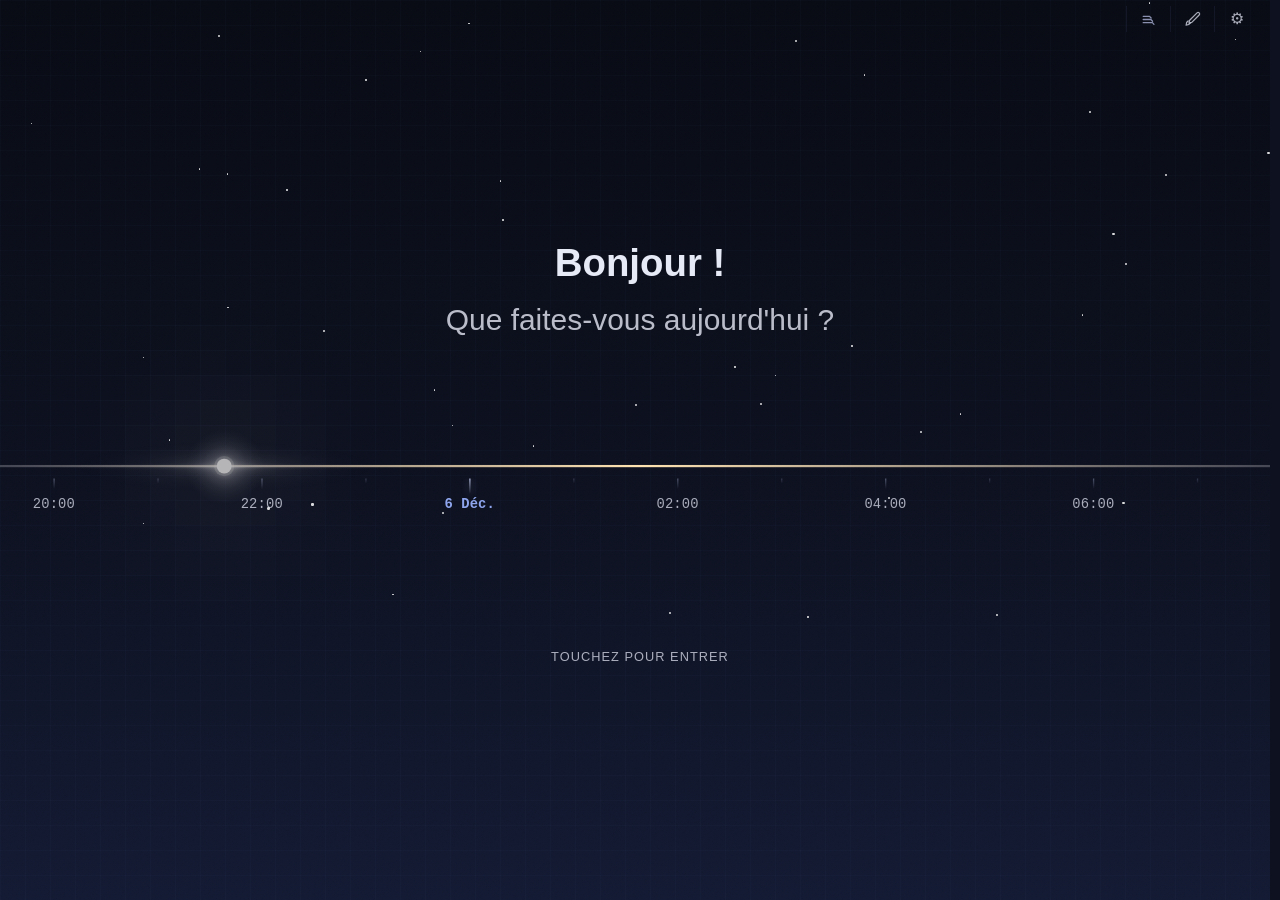
==== index.html @ 53098024 "fix" ====
<!DOCTYPE html>
<html lang="fr">
<head>
  <meta charset="UTF-8">
  <meta name="viewport" content="width=device-width, initial-scale=1.0, viewport-fit=cover">
  <meta name="theme-color" content="#f6ecf7">
  <!-- full-screen standalone when installed to the home screen -->
  <meta name="mobile-web-app-capable" content="yes">
  <meta name="apple-mobile-web-app-capable" content="yes">
  <meta name="apple-mobile-web-app-status-bar-style" content="black-translucent">
  <meta name="apple-mobile-web-app-title" content="Mes tâches">
  <title>Mes tâches</title>
  <!-- the version travels in the query: without it a browser may keep
       serving the stylesheet it already has, and the app looks unchanged -->
  <link rel="stylesheet" href="./style.css?v=651">
  <link rel="manifest" href="./manifest.webmanifest">
  <link rel="apple-touch-icon" href="./icons/icon-192.png">
  <!-- svg tab icon, png fallback for browsers that ignore it -->
  <link rel="icon" href="./icons/favicon.svg" type="image/svg+xml">
  <link rel="icon" href="./icons/icon-192.png" sizes="192x192" type="image/png">
  <!-- apply saved theme before paint to avoid a color flash -->
  <script>
    try {
      var saved = JSON.parse(localStorage.getItem("todoAppData"));
      var t = (saved && saved.settings && saved.settings.theme) || "auto";   // adaptive by default
      if (t === "rose") t = "sakura";   // renamed; loadState migrates the rest
      if (t === "auto") {
        var h = new Date().getHours();
        var band = h >= 5 && h < 8 ? "dawn" : h >= 8 && h < 18 ? "day" : h >= 18 && h < 21 ? "dusk" : "night";
        var bands = saved && saved.settings && saved.settings.autoBands;
        t = (bands && bands[band]) || band;   // each moment wears what it was given
        var s = saved && saved.sun, now = new Date();
        var todayK = now.getFullYear() + "-" + String(now.getMonth() + 1).padStart(2, "0")
          + "-" + String(now.getDate()).padStart(2, "0");
        if (band !== "night" && s && s.date === todayK && s.code != null) {
          var c = s.code;
          if ((c >= 51 && c <= 67) || (c >= 80 && c <= 82) || c >= 95) t = "rain";
        }
      }
      document.documentElement.setAttribute("data-theme", t);
      var p = (saved && saved.settings && saved.settings.palette) || "theme";
      var edits = saved && saved.settings && saved.settings.paletteEdits;
      if (p === "custom" || (p === "aurora" && !(edits && edits.aurora))) p = "theme";
      document.documentElement.setAttribute("data-palette", p);
      if (saved && saved.settings && saved.settings.fieldMode) {
        document.documentElement.classList.add("is-field-mode");
      }
    } catch (err) {}
  </script>
</head>
<body>
<!-- THE RAMP AS A PAINT — an objective at the top of the scale wears the whole of
     it rather than one step of it, the way the head of a course does. A stroke
     cannot hold a CSS gradient, so the ramp is declared once here as a real SVG
     gradient and referred to by name; its stops are coloured from the theme. -->
<svg width="0" height="0" aria-hidden="true" focusable="false"
     style="position:absolute;overflow:hidden">
  <defs>
    <linearGradient id="impRamp" x1="0" y1="0" x2="1" y2="1">
      <stop offset="0"/>
      <stop offset=".5"/>
      <stop offset="1"/>
    </linearGradient>
  </defs>
</svg>

  <!-- installed app: the strip the window can be dragged by, under the topbar icons -->
  <div id="titlebar" aria-hidden="true"></div>

  <!-- time-of-day background gradient / stars -->
  <div id="sky"></div>
  <!-- the permanent reactive block field; the Champ option changes surfaces, not this canvas -->
  <canvas id="field" aria-hidden="true" hidden></canvas>
  <!-- the zellige: the threshold's ground, with a simple pointer glow -->
  <canvas id="zellige" aria-hidden="true" hidden></canvas>
  <!-- activatable decorations (particles / petals / cats / …) -->
  <div id="decor"></div>
  <!-- a whisper of grain over the flat colour fields -->
  <div id="grain"></div>


  <!-- the way back to the threshold; hidden while the threshold is up -->
  <div class="topbar topbar--left">
    <button id="homeBtn" class="topbar__btn" type="button" data-i18n-aria="homeAria" aria-label="Retour à l'accueil">
      <svg viewBox="0 0 24 24" fill="none" stroke="currentColor" stroke-width="1.8" stroke-linecap="round" stroke-linejoin="round" aria-hidden="true">
        <path d="M3 10.6 12 3.2l9 7.4"/><path d="M5.4 9.4V20a1 1 0 0 0 1 1h11.2a1 1 0 0 0 1-1V9.4"/><path d="M9.9 21v-5.6h4.2V21"/>
      </svg>
    </button>
    <button id="projectModeToggle" class="topbar__mode" type="button" role="switch"
            data-mode="work" aria-checked="false" data-i18n-aria="projectModeToLeisure"
            aria-label="Afficher les projets de loisir">
      <span class="topbar__mode-icon topbar__mode-icon--work" aria-hidden="true">
        <svg viewBox="0 0 24 24" fill="none" stroke="currentColor" stroke-width="1.8" stroke-linecap="round" stroke-linejoin="round">
          <path class="mode-work__handle" d="M9 7V5.8A1.8 1.8 0 0 1 10.8 4h2.4A1.8 1.8 0 0 1 15 5.8V7"/>
          <path class="mode-work__body" d="M4.5 7.5h15A1.5 1.5 0 0 1 21 9v8.5a2 2 0 0 1-2 2H5a2 2 0 0 1-2-2V9a1.5 1.5 0 0 1 1.5-1.5Z"/>
          <path class="mode-work__lid" d="M3.2 11.2c5.7 2.5 12 2.5 17.6 0M10.4 13.1h3.2"/>
        </svg>
      </span>
      <span class="topbar__mode-track" aria-hidden="true"><span class="topbar__mode-thumb"></span></span>
      <span class="topbar__mode-icon topbar__mode-icon--leisure" aria-hidden="true">
        <svg viewBox="0 0 24 24" fill="none" stroke="currentColor" stroke-width="1.8" stroke-linecap="round" stroke-linejoin="round">
          <path class="mode-music__stem" d="M9 17V6.5l9-2V15"/>
          <path class="mode-music__note mode-music__note--left" d="M9 17c0 1.7-1.6 3-3.5 3S2 19 2 17.5 3.6 15 5.5 15H9"/>
          <path class="mode-music__note mode-music__note--right" d="M18 15c0 1.7-1.6 3-3.5 3S11 17 11 15.5s1.6-2.5 3.5-2.5H18"/>
        </svg>
      </span>
    </button>
  </div>

  <!-- top bar tools -->
  <div class="topbar">
    <button id="dtlWeather" class="topbar__weather" type="button" hidden
            data-i18n-aria="weatherTitle" aria-label="Météo du jour"></button>
    <button id="skyBtn" class="topbar__btn" type="button" data-i18n-aria="skyAria" aria-label="Le ciel des projets">
      <svg viewBox="0 0 24 24" fill="none" stroke="currentColor" stroke-width="1.8" stroke-linecap="round" stroke-linejoin="round" aria-hidden="true">
        <g class="ico-star"><path d="M12 3 13.6 8.2 18.5 9.4 14.7 12.6 15.5 17.6 12 15.1 8.5 17.6 9.3 12.6 5.5 9.4 10.4 8.2 Z"/></g>
        <g class="ico-orbit"><circle cx="19" cy="5" r="1"/><circle cx="4.5" cy="17.5" r="1"/><circle cx="20" cy="18" r="1"/></g>
      </svg>
    </button>
    <button id="wellBtn" class="topbar__btn" type="button" data-i18n-aria="wellAria" aria-label="Bien-être">
      <svg viewBox="0 0 24 24" fill="none" stroke="currentColor" stroke-width="1.8" stroke-linecap="round" stroke-linejoin="round" aria-hidden="true"><path d="M12 21V10"/><path d="M12 13 7.5 8.5"/><path d="m12 15 4.5-4.5"/><path d="M12 10c0-3.5 2.2-5.6 2.2-5.6"/><path d="M12 10c0-3-2-4.6-2-4.6"/></svg>
    </button>
    <!-- three thoughts and the ties between them: the canvas says itself with
         the same mark it wears on a sheet's tab. The four cells it used to show
         went to the kanban, which is literally made of them. -->
    <button id="thinkingBtn" class="topbar__btn" type="button" data-i18n-aria="thinkingAria" aria-label="Espace de réflexion">
      <svg viewBox="0 0 24 24" fill="none" stroke="currentColor" stroke-width="1.8" stroke-linecap="round" stroke-linejoin="round" aria-hidden="true">
        <path class="ti-web-link ti-web-link--1" pathLength="1" d="M8.5 6.7 15.8 6.2"/>
        <path class="ti-web-link ti-web-link--2" pathLength="1" d="M8.4 8.6 14 15.3"/>
        <circle class="ti-web-node ti-web-node--1" cx="6" cy="7" r="2.6"/>
        <circle class="ti-web-node ti-web-node--2" cx="18" cy="6" r="2.2"/>
        <circle class="ti-web-node ti-web-node--3" cx="16" cy="17" r="2.6"/>
      </svg>
    </button>
    <!-- a stack of tabs seen from the side: what the rituals are, filed and
         waiting to be pulled out by name -->
    <button id="ritualsBtn" class="topbar__btn" type="button" data-i18n-aria="ritualsAria" aria-label="Les rituels">
      <svg viewBox="0 0 24 24" fill="none" stroke="currentColor" stroke-width="1.8" stroke-linecap="round" stroke-linejoin="round" aria-hidden="true">
        <path class="ico-tab ico-tab--1" d="M4.5 7.5h9l2.2 2.4"/>
        <path class="ico-tab ico-tab--2" d="M4.5 12h11l2.2 2.4"/>
        <path class="ico-tab ico-tab--3" d="M4.5 16.5h13l2.2 2.4"/>
      </svg>
    </button>
    <button id="lookBtn" class="topbar__btn" type="button" data-i18n-aria="brushAria" aria-label="Changer de thème">
      <svg viewBox="0 0 24 24" fill="none" stroke="currentColor" stroke-width="1.8" stroke-linecap="round" stroke-linejoin="round" aria-hidden="true">
        <path class="ico-stroke" pathLength="1" d="M2.6 21.4c4-.5 7.6-2.4 10.6-5.4"/>
        <g class="ico-brush"><path d="M18.4 2.6a2 2 0 0 1 3 3L11 16l-4 1 1-4z"/><path d="M6 14c-2 1-3 3-3 6 3 0 5-1 6-3"/></g>
      </svg>
    </button>
    <button id="settingsBtn" class="topbar__btn topbar__btn--gear" type="button" data-i18n-aria="settingsAria" aria-label="Paramètres"><span class="ico-gear">⚙</span></button>
  </div>

  <!-- welcome screen -->
  <!-- The threshold: the day rule itself, big, over the sky. The rule is not a
       copy — it is the app's own, which flies back into place on entering. -->
  <section id="welcome" class="welcome">
    <!-- the threshold's scenery, built per theme; it exists nowhere else -->
    <div id="scene" class="scene" aria-hidden="true"></div>
    <div class="welcome__inner">
      <h1 class="welcome__title">
        <span id="welcomeGreeting"></span>
        <span id="welcomeQuestion" class="welcome__q" data-i18n="welcomeQuestion"></span>
      </h1>
    </div>
    <div class="welcome__slot" id="welcomeSlot"></div>
    <div class="welcome__habits" id="welcomeHabits"></div>
    <p class="welcome__hint" id="welcomeHint" data-i18n="enterHint">Touchez pour entrer</p>
  </section>

  <!-- app -->
  <main id="app" class="app" hidden>

    <!-- THE DAY — the calendar sits alone and centred above the rule of time. -->
    <div class="day-column">
      <div class="day-row">

        <!-- the week in view; the chevron unfolds the whole month in place -->
        <section class="zone day-row__cal">
          <!-- THE WORK ZONE — unfolded, the calendar covers the page, and the two
               bands it leaves on either side are the room this needs. They are
               laid over the row, never in it: the calendar keeps its own track
               and cannot be moved by what hangs beside it. -->
          <aside class="ecal-band ecal-band--left" id="calBandLeft" hidden>
            <!-- the day, the hour and a timer, on the calendar's own glass:
                 pressing it turns the card back up onto the calendar -->
            <div class="mini-cal" id="miniCal" role="button" tabindex="0"
                 data-i18n-aria="showCalendar" aria-label="Afficher le calendrier">
              <span class="mini-cal__now">
                <span class="mini-cal__date" id="miniCalDate"></span>
                <span class="mini-cal__clock" id="miniCalClock"></span>
              </span>
              <span class="mini-cal__timer">
                <button type="button" class="mini-cal__count" id="miniTimer"></button>
                <button type="button" class="mini-cal__reset" id="miniTimerReset"
                        data-i18n-aria="timerReset" aria-label="Réinitialiser le minuteur">
                  <svg viewBox="0 0 24 24" fill="none" stroke="currentColor" stroke-width="2" stroke-linecap="round" stroke-linejoin="round" aria-hidden="true"><polyline points="1 4 1 10 7 10"/><path d="M3.5 15a9 9 0 1 0 2.1-9.4L1 10"/></svg>
                </button>
              </span>
            </div>
            <!-- pins left on a container anywhere in the thinking space: a straight
                 line back to whichever journal, planner or board today needs -->
            <div class="calpins" id="calPinsBand" hidden></div>
            <div id="calWorkBand">
              <!-- the group on show is the head: the grid names a day, pressing
                   this names the rest. The way to a new task sits beside it. -->
              <div class="zone__head">
                <button type="button" class="band-switch" id="calGroupSwitch">
                  <span class="band-switch__name" id="calGroupName"></span>
                  <span class="band-switch__count" id="calGroupCount"></span>
                </button>
                <!-- every task at once, sorted by what can be done with it -->
                <button class="zone__action" id="calKanbanBtn" type="button"
                        data-i18n-aria="kanbanTitle" aria-label="Kanban"></button>
                <!-- the canvas of the task on show, or the one they all hang from -->
                <button class="zone__action" id="calTaskCanvasBtn" type="button"
                        data-i18n-aria="sheetCanvas" aria-label="Toile"></button>
              </div>
              <!-- where the line to write a task stands, under the head -->
              <div id="calAddSlot"></div>
              <div class="tasks" id="calTasksList"></div>
            </div>
            <!-- Leisure keeps no task flow. This is a loose pocket: thoughts go
                 in without a date, a category or any obligation to become work. -->
            <section class="idea-box" id="calIdeasBand" hidden>
              <div class="zone__head idea-box__head">
                <h2 class="zone__title" data-i18n="ideasTitle">Boîte à idées</h2>
                <span class="zone__count" id="ideasCount"></span>
              </div>
              <form class="idea-box__form" id="ideaForm" data-field-panel>
                <input class="idea-box__input" id="ideaInput" type="text" maxlength="240"
                       autocomplete="off" data-i18n-placeholder="ideaPlaceholder"
                       data-i18n-aria="ideaAddAria" placeholder="Déposer une idée…"
                       aria-label="Ajouter une idée">
                <button class="idea-box__add" type="submit" data-i18n-aria="ideaAddAria"
                        aria-label="Ajouter une idée">+</button>
              </form>
              <p class="idea-box__empty" id="ideasEmpty" data-i18n="ideasEmpty">Laissez venir une première idée…</p>
              <div class="idea-box__list" id="ideasList"></div>
            </section>
          </aside>
          <aside class="ecal-band ecal-band--right" id="calBandRight" hidden>
            <div class="zone__head">
              <h2 class="zone__title" data-i18n="projectsTitle">Vos objectifs</h2>
              <!-- back to the map: an objective opens onto it by itself, this is
                   how one returns to it once something else has taken the card -->
              <button class="zone__action" id="calSkyBtn" type="button"
                      data-i18n-aria="skyAria" aria-label="Le ciel des projets">
                <svg viewBox="0 0 24 24" fill="none" stroke="currentColor" stroke-width="1.8" stroke-linecap="round" stroke-linejoin="round" aria-hidden="true">
                  <g class="ico-star"><path d="M12 3 13.6 8.2 18.5 9.4 14.7 12.6 15.5 17.6 12 15.1 8.5 17.6 9.3 12.6 5.5 9.4 10.4 8.2 Z"/></g>
                  <g class="ico-orbit"><circle cx="19" cy="5" r="1"/><circle cx="4.5" cy="17.5" r="1"/><circle cx="20" cy="18" r="1"/></g>
                </svg>
              </button>
              <!-- the canvas of whatever is open, or the mother canvas: one way
                   in for the whole band, beside the way to a new objective -->
              <button class="zone__action" id="calCanvasBtn" type="button"
                      data-i18n-aria="sheetCanvas" aria-label="Toile"></button>
            </div>
            <ul class="list list--cards" id="calProjectsList"></ul>
          </aside>
          <div class="ecal" data-field-panel>
           <div class="ecal__flip">
            <div class="ecal__front">
            <div class="ecal__head">
              <button type="button" class="ecal__nav" id="ecalPrev" data-i18n-aria="prevMonthAria" aria-label="Mois précédent">‹</button>
              <span class="ecal__title">
                <span class="ecal__month" id="ecalMonth"></span>
                <!-- only way back once another day is picked: it belongs with the month -->
                <button class="ecal__back" id="dayToday" type="button" hidden
                        data-i18n-aria="backToToday" aria-label="Revenir à aujourd'hui">
                  <svg viewBox="0 0 24 24" fill="none" stroke="currentColor" stroke-width="2" stroke-linecap="round" stroke-linejoin="round" aria-hidden="true"><polyline points="1 4 1 10 7 10"/><path d="M3.5 15a9 9 0 1 0 2.1-9.4L1 10"/></svg>
                </button>
              </span>
              <button type="button" class="ecal__nav" id="ecalNext" data-i18n-aria="nextMonthAria" aria-label="Mois suivant">›</button>
            </div>
            <div class="ecal__viewport" id="ecalViewport">
              <div class="ecal__grid" id="ecalGrid"></div>
            </div>
            <button type="button" class="ecal__toggle" id="ecalToggle" aria-expanded="false"
                    data-i18n-aria="expandCalAria" aria-label="Déplier le calendrier">
              <svg viewBox="0 0 24 24" fill="none" stroke="currentColor" stroke-width="2" stroke-linecap="round" stroke-linejoin="round" aria-hidden="true"><polyline points="6 9 12 15 18 9"/></svg>
            </button>
            </div>
            <!-- the card's back: what is opened from the rule of time is written
                 here, in the calendar's own box, so nothing below it can move -->
            <div class="ecal__verso" id="eventFold" aria-hidden="true"></div>
           </div>
          </div>

        </section>
      </div>

    </div>

    <!-- events live here: icon above, filament down to the exact minute -->
    <!-- Events written without a day wait here, over the rule of time. Dropping
         one onto the rule is what gives it its date and its hour. -->
    <div class="undated" id="undated">
      <!-- two halves, each its own drop target: without a box of its own the
           loose half could never be aimed at once the day's half was on show -->
      <span class="undated__group undated__group--loose" id="loose">
        <span class="undated__label" id="undatedLabel" data-i18n="undatedLabel">Sans date</span>
        <!-- Folded by default: what is set aside is not what one is doing, and a
             dozen chips would push the day off the line. The count opens them. -->
        <button class="undated__count undated__count--open" id="undatedCount" type="button" hidden></button>
        <span class="undated__items undated__items--aside" id="undatedItems" hidden></span>
        <!-- the line stays on the page when empty, so it says what it is empty of -->
        <span class="undated__count" id="undatedEmpty" data-i18n="undatedEmpty" hidden>Aucun événement de côté</span>
      </span>
      <!-- same line, second group: the shown day's events that carry no hour -->
      <span class="undated__rule" aria-hidden="true"></span>
      <span class="undated__group undated__group--day" id="timeless">
        <span class="undated__label" id="timelessLabel"></span>
        <span class="undated__items" id="timelessItems"></span>
        <!-- Adding an event is written on the day's side of the line: nothing
             typed means the day on show, which is where it lands. -->
        <button class="undated__count undated__add" id="addEventBtn" type="button"
                data-i18n="addEventTitle">Ajouter un événement</button>
        <form class="quick quick--event quick--chip" id="quickEvent" hidden>
          <div class="quick__field">
            <div class="quick__mirror" id="quickEventMirror" aria-hidden="true"></div>
            <input id="quickEventInput" class="quick__input" type="text" autocomplete="off"
                   data-i18n-placeholder="quickEventPlaceholder" data-i18n-aria="addEventTitle"
                   placeholder="Réunion équipe vendredi 14h !" aria-label="Ajouter un événement">
          </div>
          <p class="quick__hint" id="quickEventHint" hidden></p>
        </form>
      </span>
    </div>

    <section class="day-line">
      <div class="day-line__stage" id="dayLineStage">
        <div class="day-line__rail" id="dayLineRail">
          <div class="dtl" id="dtl">
        <div class="dtl__markers" id="dtlMarkers"></div>
        <div class="dtl__strip" id="dtlStrip"></div>
        <div class="dtl__sleep-ranges" id="dtlSleepRanges" aria-hidden="true"></div>
        <div class="dtl__events" id="dtlEticks"></div>
        <div class="dtl__event dtl__task dtl__drop-preview" id="taskDropPreview" hidden>
          <svg class="dtl__event-filament" viewBox="0 0 80 74" aria-hidden="true">
            <path class="dtl__event-path" d="M40 30 C40 48 40 44 40 72"></path>
            <circle class="dtl__event-foot" cx="40" cy="72" r="3.5"></circle>
          </svg>
          <span class="dtl__event-icon" aria-hidden="true">
            <svg viewBox="0 0 24 24" fill="none" stroke="currentColor" stroke-width="1.8"
                 stroke-linecap="round" stroke-linejoin="round">
              <circle cx="12" cy="12" r="9"></circle>
              <polyline points="8 12 11 15 16 9"></polyline>
            </svg>
          </span>
          <span class="dtl__event-tip" id="taskDropTip"></span>
        </div>
        <div class="dtl__trash" id="dtlTrash" hidden aria-hidden="true">
          <svg viewBox="0 0 24 24" fill="none" stroke="currentColor" stroke-width="1.8"
               stroke-linecap="round" stroke-linejoin="round" aria-hidden="true">
            <path d="M19 6v14a2 2 0 0 1-2 2H7a2 2 0 0 1-2-2V6"></path>
            <g class="ico-lid">
              <polyline points="3 6 5 6 21 6"></polyline>
              <path d="M8 6V4a2 2 0 0 1 2-2h4a2 2 0 0 1 2 2v2"></path>
            </g>
            <line x1="10" y1="11" x2="10" y2="17"></line>
            <line x1="14" y1="11" x2="14" y2="17"></line>
          </svg>
          <span data-i18n="timelineDelete">Déposer pour supprimer</span>
        </div>
        <div class="dtl__cursor" id="dtlCursor" hidden>
          <span class="dtl__cursor-halo"></span>
          <span class="dtl__cursor-core"></span>
          <span class="dtl__cursor-ico"></span>
          <span class="dtl__cursor-readouts">
            <span class="dtl__cursor-time" id="dtlCursorTime"></span>
            <span class="dtl__cursor-loss" id="dtlCursorLoss"></span>
          </span>
        </div>
          </div>
          <div class="dtl__ticks" id="dtlTicks"></div>
        </div>
      </div>
    </section>

    <!-- the two columns under the rule of time; narrow, they slide under it -->
    <div class="pages" id="pages">
      <div class="pages__track" id="pagesTrack">

    <!-- TASKS — the leftmost column, on its own: the flow is long and wants the
         whole height, and it is what the day is spent on. -->
    <div class="app__col app__col--tasks">

      <!-- One real habit prelude: above tasks in Work, moved above projects in Leisure. -->
      <section class="habits-band" aria-labelledby="habitsBandTitle">
        <div class="habits-band__inner">
          <div class="habits-band__head">
            <h2 class="habits-band__title" id="habitsBandTitle" data-i18n="habitsTitle">Vos habitudes</h2>
            <button class="zone__action" id="addHabitBtn" type="button"
                    data-i18n-aria="addHabitAria" aria-label="Ajouter une habitude">
              <svg viewBox="0 0 24 24" fill="none" stroke="currentColor" stroke-width="2" stroke-linecap="round" stroke-linejoin="round" aria-hidden="true"><line x1="12" y1="5" x2="12" y2="19"/><line x1="5" y1="12" x2="19" y2="12"/></svg>
            </button>
          </div>
          <div class="habit-grid" id="habitCells"></div>
        </div>
        <div class="habits-band__history" id="habitBandHistory" aria-hidden="true">
          <div class="habits-band__history-clip">
            <div class="hrule" id="habitBandRule"></div>
          </div>
        </div>
        <button class="habits-band__toggle" id="habitHistoryToggle" type="button"
                aria-expanded="false" aria-controls="habitBandHistory"
                aria-label="Afficher l’historique des habitudes">
          <svg viewBox="0 0 24 24" fill="none" stroke="currentColor" stroke-width="1.8"
               stroke-linecap="round" stroke-linejoin="round" aria-hidden="true">
            <polyline points="6 9 12 15 18 9"></polyline>
          </svg>
        </button>
      </section>

      <section class="zone tasks-zone">
        <div class="zone__head">
          <h2 class="zone__title" data-i18n="tasksTitle">Vos tâches</h2>
          <span class="zone__count" id="tasksCount"></span>
        </div>
        <div class="tasks" id="tasksList"></div>
        <button class="add-card" id="addTaskBtn" type="button">
          <span class="add-card__plus">+</span>
          <span class="add-card__label" data-i18n="addTaskTitle">Ajouter une tâche</span>
        </button>
        <!-- quick add: one line, the date/time/pin are read out of it -->
        <form class="quick" id="quickAdd" hidden>
          <div class="quick__field">
            <div class="quick__mirror" id="quickMirror" aria-hidden="true"></div>
            <input id="quickInput" class="quick__input" type="text" autocomplete="off"
                   data-i18n-placeholder="quickPlaceholder" data-i18n-aria="addTaskTitle"
                   placeholder="Relire le rapport demain 18h !" aria-label="Ajouter une tâche">
          </div>
          <p class="quick__hint" id="quickHint" hidden></p>
        </form>
      </section>

    </div>

    <!-- THE PLANNING COLUMN — projects run across many days. -->
    <div class="app__col app__col--plan">

      <section class="zone">
        <div class="zone__head">
          <h2 class="zone__title" data-i18n="projectsTitle">Vos projets</h2>
          <button class="zone__action" id="addProjectBtn" type="button" data-i18n-aria="addProjectAria" aria-label="Nouveau projet">
            <svg viewBox="0 0 24 24" fill="none" stroke="currentColor" stroke-width="2" stroke-linecap="round" stroke-linejoin="round" aria-hidden="true"><line x1="12" y1="5" x2="12" y2="19"/><line x1="5" y1="12" x2="19" y2="12"/></svg>
          </button>
        </div>
        <ul class="list list--cards" id="projectsList"></ul>
      </section>

    </div>

      </div>
    </div>

  </main>

  <!-- which of the two panes is on show; touch only, filled from JS -->
  <div class="pane-dots" id="paneDots" role="tablist"
       data-i18n-aria="panesAria" aria-label="Changer de colonne"></div>

  <!-- WELL-BEING — its own space again, reached by the tree in the top bar. The
       tree is drawn by adding light, so the room around it goes dark. -->
  <div id="wellView" class="well-view" hidden>
    <div class="well-view__bar">
      <button id="wellBack" class="detail__back" type="button" data-i18n-aria="backAria" aria-label="Retour">
        <svg viewBox="0 0 24 24" fill="none" stroke="currentColor" stroke-width="2.2" stroke-linecap="round" stroke-linejoin="round" aria-hidden="true"><polyline points="15 18 9 12 15 6"/></svg>
      </button>
      <h2 class="well-view__title" data-i18n="wellTitle">Bien-être</h2>
    </div>
    <!-- the tree is the view: one branch per habit, its circles are the habits
         themselves. The rule underneath keeps the precise read. -->
    <div class="tree" id="tree">
      <canvas id="treeCanvas" aria-hidden="true"></canvas>
      <!-- the sap runs on its own canvas: a frame costs a few strokes, not the tree -->
      <canvas id="treeSap" class="tree__sap" aria-hidden="true"></canvas>
      <div class="tree__nodes" id="treeNodes"></div>
    </div>
    <div class="hrule" id="habitsRule"></div>
  </div>

  <!-- THE RITUALS — a wall of tabs standing on the zellige, which is where the
       mosaic finally lives. A tab is looked up by name, and opens onto a blank
       page: the reasons, the checklist, whatever has to be read again. -->
  <div id="ritualsView" class="rituals" hidden>
    <div class="rituals__bar">
      <button id="ritualsBack" class="detail__back" type="button" data-i18n-aria="backAria" aria-label="Retour">
        <svg viewBox="0 0 24 24" fill="none" stroke="currentColor" stroke-width="2.2" stroke-linecap="round" stroke-linejoin="round" aria-hidden="true"><polyline points="15 18 9 12 15 6"/></svg>
      </button>
      <h2 class="rituals__title" data-i18n="ritualsTitle">Les rituels</h2>
      <div class="rituals__seek">
        <svg viewBox="0 0 24 24" fill="none" stroke="currentColor" stroke-width="1.9" stroke-linecap="round" stroke-linejoin="round" aria-hidden="true"><circle cx="10.5" cy="10.5" r="6.2"/><path d="m20 20-4.6-4.6"/></svg>
        <input id="ritualsSearch" class="rituals__seek-input" type="text" autocomplete="off" maxlength="80"
               data-i18n-placeholder="ritualsSearchPlaceholder" placeholder="Rechercher un rituel…">
      </div>
    </div>
    <p class="rituals__empty" id="ritualsEmpty" hidden></p>
    <div class="rituals__wall" id="ritualsWall"></div>

    <!-- the page the tab opens onto: white, and nothing else on it -->
    <section id="ritualPage" class="ritual-page" hidden>
      <div class="ritual-page__bar">
        <button id="ritualPageBack" class="detail__back" type="button" data-i18n-aria="backAria" aria-label="Retour">
          <svg viewBox="0 0 24 24" fill="none" stroke="currentColor" stroke-width="2.2" stroke-linecap="round" stroke-linejoin="round" aria-hidden="true"><polyline points="15 18 9 12 15 6"/></svg>
        </button>
        <input id="ritualPageName" class="ritual-page__name" type="text" maxlength="120"
               data-i18n-placeholder="ritualUntitled" placeholder="Rituel sans nom">
        <span id="ritualPageSaved" class="ritual-page__saved" data-i18n="ritualSaved">Enregistré</span>
        <button id="ritualPageDelete" class="ritual-page__del" type="button" data-i18n-aria="ritualDeleteAria" aria-label="Supprimer le rituel">
          <svg viewBox="0 0 24 24" fill="none" stroke="currentColor" stroke-width="1.8" stroke-linecap="round" stroke-linejoin="round" aria-hidden="true"><polyline points="3 6 5 6 21 6"/><path d="M19 6v14a2 2 0 0 1-2 2H7a2 2 0 0 1-2-2V6m3 0V4a2 2 0 0 1 2-2h4a2 2 0 0 1 2 2v2"/></svg>
        </button>
      </div>
      <div class="ritual-page__sheet">
        <textarea id="ritualPageBody" class="ritual-page__body" spellcheck="false"
                  data-i18n-placeholder="ritualBodyPlaceholder"
                  placeholder="Écrivez ici ce que vous voudrez relire…"></textarea>
      </div>
    </section>
  </div>


  <!-- the editor card lives here when no object is unfolded -->
  <div id="detail" class="detail-park" hidden>
    <div class="detail__card">
      <!-- the object's identity line: it takes over the row header when open,
           so nothing is written twice and the top space becomes editable -->
      <div class="detail__titlerow" id="detailHead">
        <button id="detailIcon" class="detail__icon" type="button" data-i18n-aria="editIconLabel" aria-label="Icône" hidden></button>
        <!-- a textarea, like an objective's name: a long title wraps instead of
             scrolling sideways, and the two read the same when unfolded -->
        <textarea id="detailName" class="detail__name" rows="1" maxlength="120"></textarea>
        <!-- the sheets this task carries: a note, a journal, a canvas -->
        <div id="detailSheets" class="sheets" hidden></div>
        <button id="detailBell" class="detail__pin detail__bell" type="button" hidden aria-pressed="false"
                data-i18n-aria="importantAria" aria-label="Marquer comme important">
          <svg viewBox="0 0 24 24" fill="none" stroke="currentColor" stroke-width="1.8" stroke-linecap="round" stroke-linejoin="round" aria-hidden="true"><path d="M18 8A6 6 0 0 0 6 8c0 7-3 9-3 9h18s-3-2-3-9"/><path d="M13.73 21a2 2 0 0 1-3.46 0"/></svg>
        </button>
        <!-- one day on, without opening the picker for it: the commonest move -->
        <button id="detailTomorrow" class="detail__pin detail__tomorrow" type="button" hidden
                data-i18n-aria="pushTomorrow" aria-label="Reporter à demain">
          <svg viewBox="0 0 24 24" fill="none" stroke="currentColor" stroke-width="1.8" stroke-linecap="round" stroke-linejoin="round" aria-hidden="true"><g class="ti-reply"><path d="M10 8V4L3 11l7 7v-4c4.5 0 7.6 1.5 10 5-1-5.5-4-10-10-11Z"/></g></svg>
        </button>
        <button id="detailWhenDay" class="detail__pin" type="button" hidden
                data-i18n-aria="rescheduleLabel" aria-label="Replanifier">
          <svg viewBox="0 0 24 24" fill="none" stroke="currentColor" stroke-width="1.8" stroke-linecap="round" stroke-linejoin="round" aria-hidden="true"><rect x="3" y="4" width="18" height="18" rx="2"/><line x1="16" y1="2" x2="16" y2="6"/><line x1="8" y1="2" x2="8" y2="6"/><line x1="3" y1="10" x2="21" y2="10"/></svg>
        </button>
        <!-- out of the day and back onto the strip, where nothing has one -->
        <button id="detailHide" class="detail__pin" type="button" hidden
                data-i18n-aria="asideLabel" aria-label="Mettre de côté">
          <svg viewBox="0 0 24 24" fill="none" stroke="currentColor" stroke-width="1.8" stroke-linecap="round" stroke-linejoin="round" aria-hidden="true"><path d="M2.5 12S6 5.5 12 5.5 21.5 12 21.5 12 18 18.5 12 18.5 2.5 12 2.5 12Z"/><circle cx="12" cy="12" r="3"/></svg>
        </button>
        <button id="detailTrash" class="detail__pin detail__trash" type="button" hidden
                data-i18n-aria="deleteAria" aria-label="Supprimer">
          <svg viewBox="0 0 24 24" fill="none" stroke="currentColor" stroke-width="1.8" stroke-linecap="round" stroke-linejoin="round" aria-hidden="true"><path d="M19 6v14a2 2 0 0 1-2 2H7a2 2 0 0 1-2-2V6"/><line x1="10" y1="11" x2="10" y2="17"/><line x1="14" y1="11" x2="14" y2="17"/><g class="ico-lid"><polyline points="3 6 5 6 21 6"/><path d="M8 6V4a2 2 0 0 1 2-2h4a2 2 0 0 1 2 2v2"/></g></svg>
        </button>
      </div>
      <div class="detail__body">
        <div class="task-inline__workspace" id="detailWorkspace">
          <div class="task-inline__main" id="detailMain">
            <div class="detail__section" id="subtaskSection">
              <span class="detail__label" data-i18n="subtasksLabel">Sous-tâches</span>
              <form id="subtaskForm" class="sub-add">
                <input id="subtaskInput" class="add__input" type="text" data-i18n-placeholder="addSubtaskPlaceholder" placeholder="Ajouter une sous-tâche…" required>
                <button class="add__btn" type="submit" data-i18n-aria="addAria" aria-label="Ajouter">+</button>
              </form>
              <ul id="subtaskList" class="list psteps__body task-inline__subtasks"></ul>
            </div>

          </div>

          <!-- whichever sheet is on show, drawn here -->
          <div class="detail__section task-inline__note-section" id="detailSheet"></div>

          <!-- on the card's back the subtasks are a rail beside the sheet;
               this folds them down to a ribbon and gives the page the width -->
          <button type="button" class="rail-fold" id="detailRail" hidden></button>
        </div>
        <!-- REPLAN, SET ASIDE, DELETE — they used to come over the row on hover,
             half-covering what they act on. They live at the foot of the open
             task instead, the way an objective's three do at the foot of its
             editor: nothing on the row, and one plain line down here. -->
        <div class="task-edit__actions" id="taskEditActions" hidden>
          <button class="task-edit__action" id="taskEditWhen" type="button">
            <svg viewBox="0 0 24 24" fill="none" stroke="currentColor" stroke-width="1.8"
                 stroke-linecap="round" stroke-linejoin="round" aria-hidden="true">
              <rect x="3" y="4" width="18" height="18" rx="2"/><line x1="16" y1="2" x2="16" y2="6"/>
              <line x1="8" y1="2" x2="8" y2="6"/><line x1="3" y1="10" x2="21" y2="10"/>
            </svg>
            <span id="taskEditWhenLabel" data-i18n="rescheduleLabel">Replanifier</span>
          </button>
          <button class="task-edit__action" id="taskEditAside" type="button">
            <span class="task-edit__action-icon" id="taskEditAsideIcon"></span>
            <span id="taskEditAsideLabel">Mettre de côté</span>
          </button>
          <button class="task-edit__action task-edit__action--danger" id="taskEditDelete" type="button">
            <svg viewBox="0 0 24 24" fill="none" stroke="currentColor" stroke-width="1.8"
                 stroke-linecap="round" stroke-linejoin="round" aria-hidden="true">
              <polyline points="3 6 5 6 21 6"/>
              <path d="M19 6v14a2 2 0 0 1-2 2H7a2 2 0 0 1-2-2V6m3 0V4a2 2 0 0 1 2-2h4a2 2 0 0 1 2 2v2"/>
            </svg>
            <span data-i18n="deleteAria">Supprimer</span>
          </button>
        </div>
      </div>
    </div>
  </div>

  <!-- settings dialog -->
  <div id="settings" class="modal" hidden>
    <div class="modal__backdrop" data-close></div>
    <div class="modal__card">
      <div class="modal__head">
        <h2 class="modal__title" data-i18n="settingsTitle">Paramètres</h2>
        <button class="modal__close" data-close data-i18n-aria="closeAria" aria-label="Fermer">×</button>
      </div>

      <div class="tabs" id="settingsTabs" role="tablist">
        <button class="tab is-active" data-tab="system" type="button" role="tab" data-i18n="tabSystem">Système</button>
        <button class="tab" data-tab="custom" type="button" role="tab" data-i18n="tabCustom">Personnalisation</button>
      </div>

      <div class="tab-panel is-active" data-tabpanel="system">
        <label class="field">
          <span class="field__label" data-i18n="nameLabel">Votre prénom</span>
          <input id="nameInput" class="field__input" type="text" data-i18n-placeholder="namePlaceholder"
                 placeholder="Ex. Aymane" maxlength="30">
        </label>

        <div class="field">
          <span class="field__label" data-i18n="locationLabel">Localisation</span>
          <input id="citySearch" class="field__input" type="text" data-i18n-placeholder="cityPlaceholder"
                 placeholder="Rechercher une ville…" autocomplete="off">
          <div id="cityResults" class="city-results"></div>
        </div>

        <div class="field">
          <span class="field__label" data-i18n="languageLabel">Langue</span>
          <div class="langs" id="langs">
            <button class="lang" data-lang="fr" data-i18n="langFr" type="button">Français</button>
            <button class="lang" data-lang="en" data-i18n="langEn" type="button">English</button>
          </div>
        </div>

        <div class="field">
          <span class="field__label" data-i18n="dataLabel">Sauvegarde</span>
          <div class="data-actions">
            <button id="exportBtn" class="data-btn" type="button" data-i18n="exportBtn">Exporter</button>
            <button id="importBtn" class="data-btn" type="button" data-i18n="importBtn">Importer</button>
            <input id="importFile" type="file" accept="application/json,.json" hidden>
          </div>
        </div>
      </div>

      <div class="tab-panel" data-tabpanel="custom" hidden>
        <div class="field">
          <span class="field__label" data-i18n="paintLabel">Couleurs</span>
          <button id="paintBtn" class="data-btn data-btn--wide" type="button"
                  data-i18n-aria="paintAria" aria-label="Couleurs">
            <svg viewBox="0 0 24 24" fill="none" stroke="currentColor" stroke-width="1.9" stroke-linecap="round" stroke-linejoin="round" aria-hidden="true"><path d="M18.4 2.6a2 2 0 0 1 3 3L11 16l-4 1 1-4z"/><path d="M6 14c-2 1-3 3-3 6 3 0 5-1 6-3"/></svg>
            <span data-i18n="paintOpen">Ouvrir l'atelier</span>
          </button>
        </div>

        <div class="field field--row">
          <span class="field__label" data-i18n="scrubLabel">Faire défiler le temps</span>
          <span id="scrubToggleSlot"></span>
        </div>
        <p class="field__hint" data-i18n="scrubHint">Tirez la barre du temps pour voyager dans la journée</p>

        <div class="field">
          <span class="field__label" data-i18n="treeShopLabel">Arbre</span>
          <button id="treeBtn" class="data-btn data-btn--wide" type="button"
                  data-i18n-aria="treeShopAria" aria-label="Modifier l'arbre">
            <svg viewBox="0 0 24 24" fill="none" stroke="currentColor" stroke-width="1.9" stroke-linecap="round" stroke-linejoin="round" aria-hidden="true"><path d="M12 21V9"/><path d="M12 12 7 7"/><path d="m12 14 5-5"/><path d="M12 9c0-3 2-5 2-5"/></svg>
            <span data-i18n="treeShopOpen">Modifier l'arbre</span>
          </button>
        </div>

        <div class="field">
          <span class="field__label" data-i18n="decorLabel">Décorations</span>
          <div class="decors" id="decors">
            <button class="decor-opt" data-decor="particles" data-i18n="decorParticles" type="button">Particules</button>
            <button class="decor-opt" data-decor="petals" data-i18n="decorPetals" type="button">Pétales</button>
            <button class="decor-opt" data-decor="thorns" data-i18n="decorThorns" type="button">Ronces</button>
            <button class="decor-opt" data-decor="bubbles" data-i18n="decorBubbles" type="button">Bulles</button>
            <button class="decor-opt" data-decor="seabed" data-i18n="decorSeabed" type="button">Fond marin</button>
            <button class="decor-opt" data-decor="aurora" data-i18n="decorAurora" type="button">Aurores</button>
            <button class="decor-opt" data-decor="pollen" data-i18n="decorPollen" type="button">Pollen</button>
            <button class="decor-opt" data-decor="fireflies" data-i18n="decorFireflies" type="button">Lucioles</button>
            <button class="decor-opt" data-decor="rain" data-i18n="decorRain" type="button">Pluie</button>
            <button class="decor-opt" data-decor="fog" data-i18n="decorFog" type="button">Brouillard</button>
            <button class="decor-opt" data-decor="snow" data-i18n="decorSnow" type="button">Neige</button>
            <button class="decor-opt" data-decor="storm" data-i18n="decorStorm" type="button">Orage</button>
            <button class="decor-opt" data-decor="field" data-i18n="decorField" type="button">Champ</button>
          </div>
        </div>
      </div>
    </div>
  </div>

  <!-- tree workshop: what the tree shows, and how it flowers -->
  <div id="treeShop" class="modal" hidden>
    <div class="modal__backdrop" data-close></div>
    <div class="modal__card">
      <div class="modal__head">
        <h2 class="modal__title" data-i18n="treeShopTitle">Modifier l'arbre</h2>
        <button class="modal__close" data-close data-i18n-aria="closeAria" aria-label="Fermer">×</button>
      </div>

      <div class="field">
        <span class="field__label" data-i18n="bloomLabel">Floraison</span>
        <div class="decors" id="blooms">
          <button class="bloom-opt" data-bloom="corolla" data-i18n="bloomCorolla" type="button">Corolles</button>
          <button class="bloom-opt" data-bloom="burst" data-i18n="bloomBurst" type="button">Éclosions</button>
          <button class="bloom-opt" data-bloom="bud" data-i18n="bloomBud" type="button">Boutons</button>
        </div>
      </div>
      <p class="field__hint" data-i18n="bloomHint">Une branche ne fleurit qu'une fois son habitude tenue longtemps</p>

      <div class="field field--row">
        <span class="field__label" data-i18n="treeSapLabel">Mouvement</span>
        <span id="treeSapSlot"></span>
      </div>
      <p class="field__hint" data-i18n="treeSapHint">La sève, l'air en suspension et le souffle du tronc</p>

      <div class="field field--row">
        <span class="field__label" data-i18n="treeTrunkLabel">Afficher le tronc</span>
        <span id="treeTrunkSlot"></span>
      </div>
      <div class="field field--row">
        <span class="field__label" data-i18n="treeBranchesLabel">Afficher les branches</span>
        <span id="treeBranchesSlot"></span>
      </div>
      <p class="field__hint" data-i18n="treePartsHint">Pour regarder une famille de flux à la fois</p>

      <div class="field field--row">
        <span class="field__label" data-i18n="treeWispsLabel">Fils fins de l'arbre</span>
        <span id="treeWispsSlot"></span>
      </div>
      <p class="field__hint" data-i18n="treeWispsHint">Le duvet autour des veines. Coupez-le pour ne voir que la structure</p>

      <div class="field field--row">
        <span class="field__label" data-i18n="treeFullLabel">Arbre au maximum</span>
        <span id="treeFullSlot"></span>
      </div>
      <p class="field__hint" data-i18n="treeFullHint">Aperçu : l'arbre tel qu'il serait au mieux, toutes habitudes tenues</p>
    </div>
  </div>

  <!-- colour workshop: pick a theme, then edit its source colours -->
  <div id="paint" class="modal" hidden>
    <div class="modal__backdrop" data-close></div>
    <div class="modal__card paint">
      <div class="modal__head">
        <h2 class="modal__title" data-i18n="paintTitle">Couleurs</h2>
        <button class="modal__close" data-close data-i18n-aria="closeAria" aria-label="Fermer">×</button>
      </div>

      <div class="field">
        <span class="field__label" data-i18n="paintThemeLabel">Thème à modifier</span>
        <div class="themes" id="paintThemes"></div>
      </div>

      <div id="paintSlots"></div>

      <div class="field" id="paintPaletteField">
        <div class="paint__row">
          <span class="field__label" data-i18n="paletteLabel">Palette</span>
          <button type="button" class="paint__undo" id="paintPaletteReset" data-i18n="paintResetOne">Réinitialiser</button>
        </div>
        <div class="palettes" id="paintPalettes"></div>
        <div class="swatches" id="paintImp"></div>
      </div>

      <button type="button" class="data-btn paint__reset" id="paintReset" data-i18n="paintReset">Réinitialiser ce thème</button>
    </div>
  </div>

  <!-- habit icon picker -->
  <div id="iconPicker" class="modal" hidden>
    <div class="modal__backdrop" data-close></div>
    <!-- no head: what the panel is for is what it shows, and pressing anywhere
         outside it is already how one leaves -->
    <div class="modal__card icons">
      <div class="modal__head project-edit__head" id="projectEditHead" hidden>
        <h2 class="modal__title" data-i18n="editProjectTitle">Modifier le projet</h2>
        <button id="projectTypeToggle" class="topbar__mode project-edit__mode" type="button"
                role="switch" data-mode="work" aria-checked="false"
                data-i18n-aria="projectTypeToLeisure" aria-label="Passer ce projet en loisir">
          <span class="topbar__mode-icon topbar__mode-icon--work" aria-hidden="true">
            <svg viewBox="0 0 24 24" fill="none" stroke="currentColor" stroke-width="1.8" stroke-linecap="round" stroke-linejoin="round">
              <path class="mode-work__handle" d="M9 7V5.8A1.8 1.8 0 0 1 10.8 4h2.4A1.8 1.8 0 0 1 15 5.8V7"/>
              <path class="mode-work__body" d="M4.5 7.5h15A1.5 1.5 0 0 1 21 9v8.5a2 2 0 0 1-2 2H5a2 2 0 0 1-2-2V9a1.5 1.5 0 0 1 1.5-1.5Z"/>
              <path class="mode-work__lid" d="M3.2 11.2c5.7 2.5 12 2.5 17.6 0M10.4 13.1h3.2"/>
            </svg>
          </span>
          <span class="topbar__mode-track" aria-hidden="true"><span class="topbar__mode-thumb"></span></span>
          <span class="topbar__mode-icon topbar__mode-icon--leisure" aria-hidden="true">
            <svg viewBox="0 0 24 24" fill="none" stroke="currentColor" stroke-width="1.8" stroke-linecap="round" stroke-linejoin="round">
              <path class="mode-music__stem" d="M9 17V6.5l9-2V15"/>
              <path class="mode-music__note mode-music__note--left" d="M9 17c0 1.7-1.6 3-3.5 3S2 19 2 17.5 3.6 15 5.5 15H9"/>
              <path class="mode-music__note mode-music__note--right" d="M18 15c0 1.7-1.6 3-3.5 3S11 17 11 15.5s1.6-2.5 3.5-2.5H18"/>
            </svg>
          </span>
        </button>
        <div class="project-edit__importance" id="projectEditImportance" role="group"
             data-i18n-aria="importanceAria" aria-label="Importance">
          <button type="button" data-importance="1"></button>
          <button type="button" data-importance="2"></button>
          <button type="button" data-importance="3"></button>
          <button type="button" data-importance="4"></button>
          <button type="button" data-importance="5"></button>
        </div>
        <button class="modal__close" type="button" data-close
                data-i18n-aria="closeAria" aria-label="Fermer">×</button>
      </div>
      <label class="field" id="habitNameField">
        <span class="field__label" data-i18n="habitNameLabel">Nom de l'habitude</span>
        <input id="habitNameInput" class="field__input" type="text" data-i18n-placeholder="habitNamePlaceholder"
               placeholder="Ex. Boire de l'eau" maxlength="40">
      </label>
      <div class="field" id="iconPresets" hidden>
        <span class="field__label" data-i18n="presetsLabel">Préconfigurées</span>
        <button id="presetSleep" class="icon-preset" type="button">
          <span class="icon-preset__ico"><svg viewBox="0 0 24 24" fill="none" stroke="currentColor" stroke-width="2" stroke-linecap="round" stroke-linejoin="round"><path d="M21 12.79A9 9 0 1 1 11.21 3 7 7 0 0 0 21 12.79z"/></svg></span>
          <span data-i18n="sleepTitle">Sommeil</span>
        </button>
        <button id="presetExercise" class="icon-preset" type="button">
          <span class="icon-preset__ico"><svg viewBox="0 0 24 24" fill="none" stroke="currentColor" stroke-width="2" stroke-linecap="round" stroke-linejoin="round"><line x1="2.5" y1="9" x2="2.5" y2="15"/><line x1="5.5" y1="7" x2="5.5" y2="17"/><line x1="18.5" y1="7" x2="18.5" y2="17"/><line x1="21.5" y1="9" x2="21.5" y2="15"/><line x1="5.5" y1="12" x2="18.5" y2="12"/></svg></span>
          <span data-i18n="exerciseTitle">Exercices rapides</span>
        </button>
      </div>
      <!-- the heading an objective is kept on: why it is being done -->
      <div class="field" id="iconCap" hidden>
        <span class="field__label" data-i18n="capLabel">Le cap</span>
        <textarea id="iconWhy" class="field__input field__input--line" rows="1"
                  data-i18n-placeholder="whyPlaceholder" placeholder="Pourquoi ce projet ?"></textarea>
      </div>
      <!-- the catalogue: everything at once, read as a plate rather than walked
           through one screenful at a time -->
      <div class="icon-grid" id="iconGrid"></div>
      <!-- a second plate, for the objectives only: the sky one steers by -->
      <div class="field" id="iconMore" hidden>
        <span class="field__label" data-i18n="spaceLabel">Le ciel</span>
        <div class="icon-grid" id="iconGridMore"></div>
      </div>
      <div class="project-edit__actions" id="projectEditActions" hidden>
        <button class="project-edit__action" id="iconProjectDone" type="button">
          <svg viewBox="0 0 24 24" fill="none" stroke="currentColor" stroke-width="2"
               stroke-linecap="round" stroke-linejoin="round" aria-hidden="true">
            <polyline points="4 12.5 9.5 18 20 6"/>
          </svg>
          <span id="iconProjectDoneLabel">Compléter</span>
        </button>
        <button class="project-edit__action" id="iconProjectAside" type="button">
          <span class="project-edit__action-icon" id="iconProjectAsideIcon"></span>
          <span id="iconProjectAsideLabel">Masquer le projet</span>
        </button>
        <button class="project-edit__action project-edit__action--danger"
                id="iconProjectDelete" type="button">
          <svg viewBox="0 0 24 24" fill="none" stroke="currentColor" stroke-width="1.8"
               stroke-linecap="round" stroke-linejoin="round" aria-hidden="true">
            <polyline points="3 6 5 6 21 6"/>
            <path d="M19 6v14a2 2 0 0 1-2 2H7a2 2 0 0 1-2-2V6m3 0V4a2 2 0 0 1 2-2h4a2 2 0 0 1 2 2v2"/>
          </svg>
          <span data-i18n="deleteAria">Supprimer</span>
        </button>
      </div>
    </div>
  </div>

  <!-- sleep habit: remember only the estimated bedtime and wake-up time -->
  <div id="sleepView" class="modal" hidden>
    <div class="modal__backdrop" data-close></div>
    <div class="modal__card sleep">
      <div class="modal__head">
        <h2 class="modal__title" data-i18n="sleepTitle">Sommeil</h2>
        <button class="modal__close" data-close data-i18n-aria="closeAria" aria-label="Fermer">×</button>
      </div>

      <form class="sleep-simple" id="sleepForm">
        <p class="sleep-simple__hint" data-i18n="sleepEstimateHint">Notez simplement vos horaires estimés.</p>
        <div class="sleep-simple__times">
          <label class="sleep-simple__field">
            <span data-i18n="sleepBedEstimateLabel">Coucher estimé</span>
            <input id="sleepBedEstimate" type="time" required>
          </label>
          <label class="sleep-simple__field">
            <span data-i18n="sleepWakeEstimateLabel">Lever estimé</span>
            <input id="sleepWakeEstimate" type="time" required>
          </label>
        </div>
        <button class="sleep-simple__save" type="submit" data-i18n="sleepSave">Enregistrer</button>
      </form>
    </div>
  </div>

  <!-- quick-exercises habit: pick exercises from a catalog, log reps with -/+1/+10 -->
  <div id="exerciseView" class="modal" hidden>
    <div class="modal__backdrop" data-close></div>
    <div class="modal__card exercise">
      <div class="modal__head">
        <h2 class="modal__title" data-i18n="exerciseTitle">Exercices rapides</h2>
        <button class="modal__close" data-close data-i18n-aria="closeAria" aria-label="Fermer">×</button>
      </div>

      <div id="exerciseItems" class="ex-items"></div>

      <div class="ex-search">
        <input id="exerciseSearch" class="field__input" type="text" data-i18n-placeholder="exerciseSearchPlaceholder"
               placeholder="Rechercher un exercice…" autocomplete="off">
        <div id="exerciseCatalog" class="ex-catalog"></div>
      </div>

      <div class="sleep__week">
        <div class="sleep__weekstats">
          <div class="sleep__stat"><span class="sleep__stat-v" id="exerciseAvg">–</span><span class="sleep__stat-l" data-i18n="exerciseAvgLabel">Réussite 7 j</span></div>
        </div>
        <div id="exerciseChart" class="sleep__chart"></div>
      </div>
    </div>
  </div>

  <!-- reflection opens directly on its working canvas -->
  <div id="thinkingView" class="thinking" hidden>
    <section id="thinkingBoard" class="thinking-board">
      <header class="thinking__bar thinking__bar--board">
        <button id="thinkingBoardBack" class="detail__back" type="button" data-i18n-aria="thinkingCloseCanvas" aria-label="Replier dans la toile mère">
          <svg viewBox="0 0 24 24" fill="none" stroke="currentColor" stroke-width="2.2" stroke-linecap="round" stroke-linejoin="round" aria-hidden="true"><polyline points="15 18 9 12 15 6"/></svg>
        </button>
        <!-- a canvas that belongs to a constellation: its mark steps to the next one -->
        <button id="thinkingBranch" class="pbranch__icon is-switch thinking-board__branch" type="button" hidden
                data-i18n-aria="branchSwitchAria" aria-label="Afficher la constellation suivante"></button>
        <input id="thinkingName" class="thinking-board__name" type="text" maxlength="120" data-i18n-placeholder="thinkingUntitled" placeholder="Toile sans titre">
        <button id="thinkingAddBranch" class="thinking-board__addbranch" type="button" hidden
                data-i18n="branchAdd">Ajouter une constellation</button>
        <span id="thinkingSaved" class="thinking-board__saved" data-i18n="thinkingSaved">Enregistré</span>
        <button id="thinkingExit" class="thinking-board__exit" type="button" data-i18n-aria="thinkingExit" aria-label="Quitter le laboratoire">×</button>
      </header>

      <nav class="thinking-tools" data-i18n-aria="thinkingTools" aria-label="Outils de la toile">
        <div class="thinking-tools__additions">
          <button id="thinkingToolSectionSwitch" class="thinking-tools__section-switch" type="button" data-thinking-tool-section="blocks" data-i18n-aria="thinkingSwitchTools" aria-label="Changer de catégorie d’outils">
            <span class="thinking-tools__section-label" data-i18n="thinkingBlocksLabel">Blocs</span>
            <span class="thinking-tools__section-size" data-i18n="thinkingBlocksLabel" aria-hidden="true">Blocs</span>
            <span class="thinking-tools__section-size" data-i18n="thinkingOrganization" aria-hidden="true">Organisation</span>
            <span class="thinking-tools__section-size" data-i18n="thinkingPlanningLabel" aria-hidden="true">Planification</span>
          </button>
          <div id="thinkingToolPanelOrganization" class="thinking-tools__panel" role="group" aria-labelledby="thinkingToolSectionSwitch" data-thinking-tool-panel="organization" hidden>
            <button class="thinking-tool thinking-tool--canvas" type="button" data-block-type="canvas"><span class="thinking-tool__mark" aria-hidden="true"></span><span data-i18n="blockCanvas">Toile</span></button>
            <button class="thinking-tool thinking-tool--folder" type="button" data-block-type="folder"><span class="thinking-tool__mark" aria-hidden="true"></span><span data-i18n="blockFolder">Dossier</span></button>
            <button class="thinking-tool thinking-tool--document" type="button" data-block-type="document"><span class="thinking-tool__mark" aria-hidden="true"></span><span data-i18n="blockDocument">Bloc-note</span></button>
            <button class="thinking-tool thinking-tool--planner" type="button" data-block-type="planner"><span class="thinking-tool__mark" aria-hidden="true"></span><span data-i18n="blockPlanner">Planificateur</span></button>
            <button class="thinking-tool thinking-tool--logbook" type="button" data-block-type="logbook"><span class="thinking-tool__mark" aria-hidden="true"></span><span data-i18n="blockLogbook">Journal</span></button>
          </div>
          <div id="thinkingToolPanelBlocks" class="thinking-tools__panel" role="group" aria-labelledby="thinkingToolSectionSwitch" data-thinking-tool-panel="blocks">
            <button class="thinking-tool thinking-tool--problem" type="button" data-block-type="problem"><span class="thinking-tool__mark" aria-hidden="true"></span><span data-i18n="blockProblem">Problème</span></button>
            <button class="thinking-tool thinking-tool--solution" type="button" data-block-type="solution"><span class="thinking-tool__mark" aria-hidden="true"></span><span data-i18n="blockSolution">Solution</span></button>
            <button class="thinking-tool thinking-tool--example" type="button" data-block-type="example"><span class="thinking-tool__mark" aria-hidden="true"></span><span data-i18n="blockExample">Exemple</span></button>
            <button class="thinking-tool thinking-tool--idea" type="button" data-block-type="idea"><span class="thinking-tool__mark" aria-hidden="true"></span><span data-i18n="blockIdea">Idée</span></button>
            <button class="thinking-tool thinking-tool--question" type="button" data-block-type="question"><span class="thinking-tool__mark" aria-hidden="true"></span><span data-i18n="blockQuestion">Question</span></button>
            <button class="thinking-tool thinking-tool--answer" type="button" data-block-type="answer"><span class="thinking-tool__mark" aria-hidden="true"></span><span data-i18n="blockAnswer">Réponse</span></button>
            <button class="thinking-tool thinking-tool--text" type="button" data-block-type="text"><span class="thinking-tool__mark" aria-hidden="true"></span><span data-i18n="blockText">Texte</span></button>
            <button class="thinking-tool thinking-tool--note" type="button" data-block-type="note"><span class="thinking-tool__mark" aria-hidden="true"></span><span data-i18n="blockNote">Note</span></button>
            <button class="thinking-tool thinking-tool--bloc" type="button" data-block-type="bloc"><span class="thinking-tool__mark" aria-hidden="true"></span><span data-i18n="blockBloc">Bloc</span></button>
            <button class="thinking-tool thinking-tool--step" type="button" data-block-type="step"><span class="thinking-tool__mark" aria-hidden="true"></span><span data-i18n="blockStep">Étape</span></button>
          </div>
          <div id="thinkingToolPanelPlanning" class="thinking-tools__panel" role="group" aria-labelledby="thinkingToolSectionSwitch" data-thinking-tool-panel="planning" hidden>
            <button class="thinking-tool thinking-tool--task" type="button" data-block-type="task"><span class="thinking-tool__mark" aria-hidden="true"></span><span data-i18n="blockTask">Tâche</span></button>
            <button class="thinking-tool thinking-tool--event" type="button" data-block-type="event"><span class="thinking-tool__mark" aria-hidden="true"></span><span data-i18n="blockEvent">Événement</span></button>
            <button class="thinking-tool thinking-tool--habit" type="button" data-block-type="habit"><span class="thinking-tool__mark" aria-hidden="true"></span><span data-i18n="blockHabit">Habitude</span></button>
            <button class="thinking-tool thinking-tool--loop" type="button" data-block-type="loop"><span class="thinking-tool__mark" aria-hidden="true"></span><span data-i18n="blockLoop">Boucle for</span></button>
            <button class="thinking-tool thinking-tool--condition" type="button" data-block-type="condition"><span class="thinking-tool__mark" aria-hidden="true"></span><span data-i18n="blockCondition">Condition if</span></button>
          </div>
        </div>
        <div class="thinking-selection-dock">
          <div id="thinkingSelectionActions" class="thinking-selection-actions" hidden>
            <span id="thinkingSelectionCount" class="thinking-selection-actions__count"></span>
            <button id="thinkingSelectionCanvas" class="thinking-selection-actions__canvas" type="button" data-i18n="thinkingPutInCanvas">Mettre dans une nouvelle toile</button>
          </div>
          <button id="thinkingZoomOut" class="thinking-mode-toggle" type="button" aria-pressed="false" data-i18n-aria="thinkingOverview" aria-label="Voir toute la toile">
            <svg viewBox="0 0 24 24" fill="none" stroke="currentColor" stroke-width="1.8" stroke-linecap="round" stroke-linejoin="round" aria-hidden="true"><circle cx="10.5" cy="10.5" r="6"/><path d="M8 10.5h5M20 20l-5.2-5.2"/></svg>
          </button>
          <button id="thinkingRecenter" class="thinking-mode-toggle" type="button" data-i18n-aria="thinkingRecenter" aria-label="Recentrer la toile">
            <svg viewBox="0 0 24 24" fill="none" stroke="currentColor" stroke-width="1.8" stroke-linecap="round" stroke-linejoin="round" aria-hidden="true"><circle cx="12" cy="12" r="6.4"/><circle cx="12" cy="12" r="1.6" fill="currentColor" stroke="none"/><path d="M12 2v3M12 19v3M2 12h3M19 12h3"/></svg>
          </button>
          <button id="thinkingLinkTool" class="thinking-mode-toggle" type="button" aria-pressed="false" data-i18n-aria="thinkingLinkTool" aria-label="Liaison">
            <svg viewBox="0 0 24 24" fill="none" stroke="currentColor" stroke-width="1.8" stroke-linecap="round" stroke-linejoin="round" aria-hidden="true"><path d="M9.5 14.5 14.5 9.5"/><path d="m7.4 17.6-1 .9a3.5 3.5 0 0 1-5-5l3.1-3.1a3.5 3.5 0 0 1 5 0"/><path d="m16.6 6.4 1-.9a3.5 3.5 0 0 1 5 5l-3.1 3.1a3.5 3.5 0 0 1-5 0"/></svg>
          </button>
          <button id="thinkingPin" class="thinking-mode-toggle" type="button" aria-pressed="false" data-i18n-aria="thinkingPinTool" aria-label="Épingler">
            <svg viewBox="0 0 24 24" fill="none" stroke="currentColor" stroke-width="1.8" stroke-linecap="round" stroke-linejoin="round" aria-hidden="true"><path d="M9 3h6l-1 5 3.5 3.5H6.5L10 8Z"/><path d="M12 11.5V21"/></svg>
          </button>
          <button id="thinkingSelect" class="thinking-mode-toggle" type="button" aria-pressed="false" data-i18n-aria="thinkingSelect" aria-label="Sélection">
            <svg viewBox="0 0 24 24" fill="none" stroke="currentColor" stroke-width="1.8" stroke-linecap="round" stroke-linejoin="round" aria-hidden="true"><path d="M8 3H5a2 2 0 0 0-2 2v3M16 3h3a2 2 0 0 1 2 2v3M8 21H5a2 2 0 0 1-2-2v-3M16 21h3a2 2 0 0 0 2-2v-3"/><path d="m9 8 7 4-3 1-1 3Z"/></svg>
          </button>
        </div>
      </nav>

      <div id="thinkingLinkHint" class="thinking-link-hint" hidden>
        <span id="thinkingLinkHintText">Choisissez un autre bloc à relier.</span>
        <button id="thinkingLinkCancel" type="button" data-i18n="thinkingCancel">Annuler</button>
      </div>

      <div id="thinkingViewport" class="thinking-viewport">
        <div id="thinkingPlane" class="thinking-plane">
          <svg id="thinkingLinks" class="thinking-links" width="5400" height="3000" viewBox="0 0 5400 3000" aria-hidden="true">
            <defs>
              <marker id="thinkingArrow" viewBox="0 0 10 10" refX="9" refY="5" markerWidth="6" markerHeight="6" orient="auto-start-reverse">
                <path d="M 0 0 L 10 5 L 0 10 z"/>
              </marker>
            </defs>
          </svg>
          <div id="thinkingBlocks" class="thinking-blocks"></div>
          <div id="thinkingBlank" class="thinking-blank">
            <span class="thinking-blank__spark" aria-hidden="true">
              <svg viewBox="0 0 24 24" fill="none" stroke="currentColor" stroke-width="1.7" stroke-linecap="round" stroke-linejoin="round"><path d="m12 2 1.6 6.4L20 10l-6.4 1.6L12 18l-1.6-6.4L4 10l6.4-1.6Z"/><path d="m19 16 .6 2.4L22 19l-2.4.6L19 22l-.6-2.4L16 19l2.4-.6Z"/></svg>
            </span>
            <strong data-i18n="thinkingBlankTitle">Commencez par ce qui vous occupe</strong>
            <span data-i18n="thinkingBlankCopy">Ajoutez un problème, une question ou une première idée.</span>
          </div>
        </div>
      </div>
      <div id="thinkingTrash" class="thinking-trash" hidden aria-hidden="true">
        <svg viewBox="0 0 24 24" fill="none" stroke="currentColor" stroke-width="1.8" stroke-linecap="round" stroke-linejoin="round" aria-hidden="true"><path d="M19 6v14a2 2 0 0 1-2 2H7a2 2 0 0 1-2-2V6"/><line x1="10" y1="11" x2="10" y2="17"/><line x1="14" y1="11" x2="14" y2="17"/><g class="ico-lid"><polyline points="3 6 5 6 21 6"/><path d="M8 6V4a2 2 0 0 1 2-2h4a2 2 0 0 1 2 2v2"/></g></svg>
        <span data-i18n="thinkingTrash">Déposer pour supprimer</span>
      </div>
      <p class="thinking-board__tip" data-i18n="thinkingDeleteLink">Glissez le fond pour déplacer la caméra · cliquez sur une liaison pour la supprimer.</p>
    </section>
  </div>

  <!-- the sky: one star per project, on its own -->
  <div id="skyView" class="sky-view" hidden>
    <div class="sky-view__field" id="skyField">
      <!-- the deep sky, in layers that slide at their own distance -->
      <div class="skydeep" id="skyDeep" aria-hidden="true">
        <div class="skydeep__neb" data-far="0.12"></div>
        <div class="skydeep__gal" data-far="0.22"></div>
        <div class="skydeep__dust skydeep__dust--far" data-far="0.30"></div>
        <div class="skydeep__dust skydeep__dust--mid" data-far="0.52"></div>
        <div class="skydeep__dust skydeep__dust--near" data-far="0.78"></div>
      </div>
      <div class="skyshoot" id="skyShoot" aria-hidden="true"></div>
      <!-- what the camera moves: the constellations and their stars -->
      <div class="sky-view__camera" id="skyCamera">
        <!-- the rays a star sends out, one per constellation -->
        <svg class="sky-branches" id="skyBranches" viewBox="0 0 100 100" preserveAspectRatio="none" aria-hidden="true"></svg>
      </div>
      <p class="sky-view__empty" id="skyEmpty" data-i18n="skyEmpty" hidden>Le ciel est vide. Allumez une première étoile.</p>
    </div>
    <!-- nothing frames the sky: the tools float over it -->
    <div class="sky-tools">
      <button id="skyBack" class="sky-tool" type="button" data-i18n-aria="backAria" aria-label="Retour">
        <svg viewBox="0 0 24 24" fill="none" stroke="currentColor" stroke-width="2.2" stroke-linecap="round" stroke-linejoin="round" aria-hidden="true"><polyline points="15 18 9 12 15 6"/></svg>
      </button>
    </div>
    <!-- the projects by name, for when the map is faster read than scanned -->
    <div class="skyroll">
      <div class="skylist" id="skyList" hidden></div>
      <button id="skyAdd" class="skylist__item skylist__add" type="button" data-i18n-aria="addProjectAria" aria-label="Nouveau projet">
        <span class="skylist__ico"><svg viewBox="0 0 24 24" fill="none" stroke="currentColor" stroke-width="2" stroke-linecap="round" stroke-linejoin="round" aria-hidden="true"><line x1="12" y1="5" x2="12" y2="19"/><line x1="5" y1="12" x2="19" y2="12"/></svg></span>
        <span class="skylist__name" data-i18n="addProjectAria">Nouveau projet</span>
      </button>
    </div>
  </div>

  <!-- the project workspace: what the star opens into -->
  <div id="projectView" class="pview" hidden>
    <div class="pview__bar">
      <button id="pviewBack" class="detail__back" type="button" data-i18n-aria="backAria" aria-label="Retour">
        <svg viewBox="0 0 24 24" fill="none" stroke="currentColor" stroke-width="2.2" stroke-linecap="round" stroke-linejoin="round" aria-hidden="true"><polyline points="15 18 9 12 15 6"/></svg>
      </button>
      <button id="pviewIcon" class="detail__icon" type="button" data-field-panel
              data-i18n-aria="editProjectTitle" aria-label="Modifier le projet"></button>
      <input id="pviewName" class="pview__name" type="text" maxlength="120">
      <button id="pviewDone" class="pview__act" type="button">
        <svg viewBox="0 0 24 24" fill="none" stroke="currentColor" stroke-width="2" stroke-linecap="round" stroke-linejoin="round" aria-hidden="true"><polyline points="4 12.5 9.5 18 20 6"/></svg>
        <span id="pviewDoneLabel" data-i18n="completeLabel">Compléter</span>
      </button>
      <button id="pviewDelete" class="pview__act pview__act--del" type="button" data-i18n-aria="deleteAria" aria-label="Supprimer">
        <svg viewBox="0 0 24 24" fill="none" stroke="currentColor" stroke-width="1.8" stroke-linecap="round" stroke-linejoin="round" aria-hidden="true"><polyline points="3 6 5 6 21 6"/><path d="M19 6v14a2 2 0 0 1-2 2H7a2 2 0 0 1-2-2V6m3 0V4a2 2 0 0 1 2-2h4a2 2 0 0 1 2 2v2"/></svg>
      </button>
    </div>

    <div class="pview__body">
      <!-- the cap is the project in one breath: it reads across the whole panel -->
      <section class="pview__sec pview__sec--cap">
        <span class="detail__label" data-i18n="capLabel">Le cap</span>
        <div class="pview__caplines">
          <textarea id="pviewWhy" class="pview__line" rows="1" data-i18n-placeholder="whyPlaceholder" placeholder="Pourquoi ce projet ?"></textarea>
        </div>
      </section>

      <div class="pview__cols">
        <div class="pview__col">
          <!-- one list of steps, drawn as a roadmap or as a checklist -->
          <section class="pview__sec psteps" id="pviewSteps"></section>
        </div>

        <div class="pview__col">
          <!-- the same strip as an unfolded objective: one sheet at a time -->
          <div id="pviewSheets" class="sheets"></div>
          <section class="pview__sec" id="pviewSheet"></section>
        </div>
      </div>
    </div>
  </div>

  <!-- deadline calendar -->
  <div id="calendar" class="modal" hidden>
    <div class="modal__backdrop" data-close></div>
    <div class="modal__card">
      <div class="modal__head">
        <h2 class="modal__title" data-i18n="calendarTitle">Échéance</h2>
        <button class="modal__close" data-close data-i18n-aria="closeAria" aria-label="Fermer">×</button>
      </div>

      <div class="cal">
        <div class="cal__head">
          <button type="button" class="cal__nav" id="calPrev" data-i18n-aria="prevMonthAria" aria-label="Mois précédent">‹</button>
          <span class="cal__month" id="calMonth"></span>
          <button type="button" class="cal__nav" id="calNext" data-i18n-aria="nextMonthAria" aria-label="Mois suivant">›</button>
        </div>
        <div class="cal__grid" id="calGrid"></div>
      </div>

      <div class="field field--row" id="calTimeRow">
        <span class="field__label" data-i18n="calTimeLabel">Heure</span>
        <span id="timeToggleSlot"></span>
      </div>
      <div id="timePicker" class="time-picker" hidden>
        <div class="time-picker__value"><span id="timeValue">09:00</span></div>
        <div class="time-picker__row">
          <span class="time-picker__tag">H</span>
          <input id="timeHour" class="time-picker__slider" type="range" min="0" max="23" step="1" aria-label="Heure">
        </div>
        <div class="time-picker__row">
          <span class="time-picker__tag">Min</span>
          <input id="timeMinute" class="time-picker__slider" type="range" min="0" max="55" step="5" aria-label="Minutes">
        </div>
      </div>

      <div class="cal__actions">
        <button type="button" class="cal__clear" id="calClear" data-i18n="calClear">Effacer</button>
        <button type="button" class="cal__confirm" id="calConfirm" data-i18n="calConfirm">Valider</button>
      </div>
    </div>
  </div>

  <!-- today's hourly forecast graph (from the once-a-day Open-Meteo call) -->
  <div id="weatherModal" class="modal" hidden>
    <div class="modal__backdrop" data-close></div>
    <div class="modal__card">
      <div class="modal__head">
        <h2 class="modal__title"><span data-i18n="weatherTitle">Météo du jour</span> <span id="weatherPlace" class="weather__place"></span></h2>
        <button class="modal__close" data-close data-i18n-aria="closeAria" aria-label="Fermer">×</button>
      </div>
      <div id="weatherChart" class="weather-chart"></div>
    </div>
  </div>

  <!-- transient message (deletion undo, backup feedback) -->
  <div id="toast" class="toast" hidden>
    <span id="toastMsg" class="toast__msg"></span>
    <button id="toastAction" class="toast__action" type="button" hidden></button>
  </div>

  <script src="./app.js?v=651"></script>
</body>
</html>
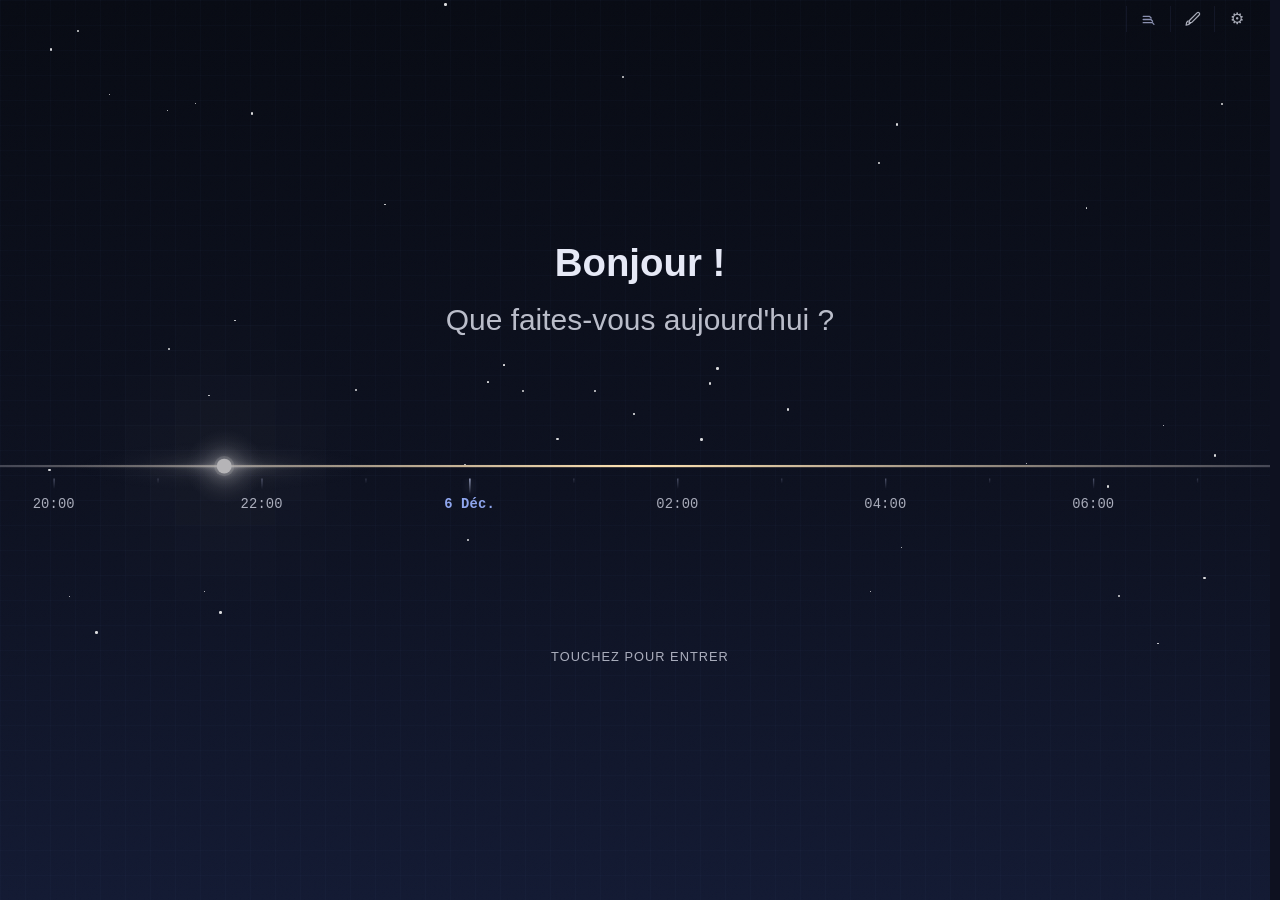
==== commit ca950f4c: "zellige rituals upgrade, tableaux" ====
--- a/index.html
+++ b/index.html
@@ -12,7 +12,7 @@
   <title>Mes tâches</title>
   <!-- the version travels in the query: without it a browser may keep
        serving the stylesheet it already has, and the app looks unchanged -->
-  <link rel="stylesheet" href="./style.css?v=651">
+  <link rel="stylesheet" href="./style.css?v=665">
   <link rel="manifest" href="./manifest.webmanifest">
   <link rel="apple-touch-icon" href="./icons/icon-192.png">
   <!-- svg tab icon, png fallback for browsers that ignore it -->
@@ -484,19 +484,32 @@
        mosaic finally lives. A tab is looked up by name, and opens onto a blank
        page: the reasons, the checklist, whatever has to be read again. -->
   <div id="ritualsView" class="rituals" hidden>
-    <div class="rituals__bar">
+    <div class="rituals__bar" id="ritualsBar">
       <button id="ritualsBack" class="detail__back" type="button" data-i18n-aria="backAria" aria-label="Retour">
         <svg viewBox="0 0 24 24" fill="none" stroke="currentColor" stroke-width="2.2" stroke-linecap="round" stroke-linejoin="round" aria-hidden="true"><polyline points="15 18 9 12 15 6"/></svg>
       </button>
       <h2 class="rituals__title" data-i18n="ritualsTitle">Les rituels</h2>
-      <div class="rituals__seek">
-        <svg viewBox="0 0 24 24" fill="none" stroke="currentColor" stroke-width="1.9" stroke-linecap="round" stroke-linejoin="round" aria-hidden="true"><circle cx="10.5" cy="10.5" r="6.2"/><path d="m20 20-4.6-4.6"/></svg>
-        <input id="ritualsSearch" class="rituals__seek-input" type="text" autocomplete="off" maxlength="80"
-               data-i18n-placeholder="ritualsSearchPlaceholder" placeholder="Rechercher un rituel…">
-      </div>
-    </div>
-    <p class="rituals__empty" id="ritualsEmpty" hidden></p>
-    <div class="rituals__wall" id="ritualsWall"></div>
+      <button id="ritualsBareToggle" class="detail__back rituals__bare-toggle" type="button"
+              data-i18n-aria="ritualsBareAria" aria-label="Afficher seulement la mosaïque" aria-pressed="false">
+        <svg viewBox="0 0 24 24" fill="none" stroke="currentColor" stroke-width="1.9" stroke-linecap="round" stroke-linejoin="round" aria-hidden="true"><path d="M2 12s3.6-7 10-7 10 7 10 7-3.6 7-10 7-10-7-10-7Z"/><circle cx="12" cy="12" r="3"/></svg>
+      </button>
+    </div>
+
+    <!-- one column of tabs, doubled back to back and scrolled by exactly half
+         its own height: a loop with no seam to notice -->
+    <div class="rituals__stage" id="ritualsStage">
+      <div class="rituals__reel" id="ritualsReel">
+        <div class="rituals__reel-track" id="ritualsReelTrack"></div>
+      </div>
+      <div class="rituals__invite" id="ritualsInvite">
+        <h3 class="rituals__invite-title" data-i18n="ritualsInviteTitle">Chercher un rituel.</h3>
+        <div class="rituals__seekbar">
+          <svg viewBox="0 0 24 24" fill="none" stroke="currentColor" stroke-width="1.9" stroke-linecap="round" stroke-linejoin="round" aria-hidden="true"><circle cx="10.5" cy="10.5" r="6.2"/><path d="m20 20-4.6-4.6"/></svg>
+          <input id="ritualsSearch" class="rituals__seekbar-input" type="text" autocomplete="off" maxlength="80"
+                 data-i18n-placeholder="ritualsSearchPlaceholder" placeholder="Rechercher un rituel…">
+        </div>
+      </div>
+    </div>
 
     <!-- the page the tab opens onto: white, and nothing else on it -->
     <section id="ritualPage" class="ritual-page" hidden>
@@ -511,11 +524,7 @@
           <svg viewBox="0 0 24 24" fill="none" stroke="currentColor" stroke-width="1.8" stroke-linecap="round" stroke-linejoin="round" aria-hidden="true"><polyline points="3 6 5 6 21 6"/><path d="M19 6v14a2 2 0 0 1-2 2H7a2 2 0 0 1-2-2V6m3 0V4a2 2 0 0 1 2-2h4a2 2 0 0 1 2 2v2"/></svg>
         </button>
       </div>
-      <div class="ritual-page__sheet">
-        <textarea id="ritualPageBody" class="ritual-page__body" spellcheck="false"
-                  data-i18n-placeholder="ritualBodyPlaceholder"
-                  placeholder="Écrivez ici ce que vous voudrez relire…"></textarea>
-      </div>
+      <div class="ritual-page__sheet" id="ritualPageSheet"></div>
     </section>
   </div>
 
@@ -922,6 +931,40 @@
     </div>
   </div>
 
+  <!-- habit detail: reached from its icon in the habit rule. Rename, re-icon,
+       its own history alone, and whatever its type keeps besides. -->
+  <div id="habitDetailView" class="modal" hidden>
+    <div class="modal__backdrop" data-close></div>
+    <div class="modal__card hdetail">
+      <div class="modal__head">
+        <h2 class="modal__title" data-i18n="blockHabit">Habitude</h2>
+        <button class="modal__close" data-close data-i18n-aria="closeAria" aria-label="Fermer">×</button>
+      </div>
+
+      <div class="hcard__head">
+        <button class="hcard__icon" id="habitDetailIcon" type="button"
+                data-i18n-aria="editIconLabel" aria-label="Icône"></button>
+        <input class="hcard__name" id="habitDetailName" type="text" maxlength="40"
+               data-i18n-placeholder="habitNamePlaceholder" placeholder="Ex. Boire de l'eau">
+        <button class="hcard__del" id="habitDetailDelete" type="button"
+                data-i18n-aria="habitDeleteAria" aria-label="Supprimer l'habitude">×</button>
+      </div>
+
+      <div class="hcard__stats">
+        <span class="hcard__streak" id="habitDetailStreak"></span>
+      </div>
+
+      <span class="field__label" data-i18n="habitDetailHistoryLabel">Historique</span>
+      <div class="heat" id="habitDetailHeat"></div>
+
+      <div class="hdetail__sleep" id="habitDetailSleep" hidden>
+        <span class="field__label" data-i18n="sleepCycleLabel">Cycle de sommeil</span>
+        <div class="sleep__weekstats" id="habitDetailCycle"></div>
+        <div id="habitDetailChrono"></div>
+      </div>
+    </div>
+  </div>
+
   <!-- reflection opens directly on its working canvas -->
   <div id="thinkingView" class="thinking" hidden>
     <section id="thinkingBoard" class="thinking-board">
@@ -964,6 +1007,7 @@
             <button class="thinking-tool thinking-tool--text" type="button" data-block-type="text"><span class="thinking-tool__mark" aria-hidden="true"></span><span data-i18n="blockText">Texte</span></button>
             <button class="thinking-tool thinking-tool--note" type="button" data-block-type="note"><span class="thinking-tool__mark" aria-hidden="true"></span><span data-i18n="blockNote">Note</span></button>
             <button class="thinking-tool thinking-tool--bloc" type="button" data-block-type="bloc"><span class="thinking-tool__mark" aria-hidden="true"></span><span data-i18n="blockBloc">Bloc</span></button>
+            <button class="thinking-tool thinking-tool--table" type="button" data-block-type="table"><span class="thinking-tool__mark" aria-hidden="true"></span><span data-i18n="blockTable">Tableau</span></button>
             <button class="thinking-tool thinking-tool--step" type="button" data-block-type="step"><span class="thinking-tool__mark" aria-hidden="true"></span><span data-i18n="blockStep">Étape</span></button>
           </div>
           <div id="thinkingToolPanelPlanning" class="thinking-tools__panel" role="group" aria-labelledby="thinkingToolSectionSwitch" data-thinking-tool-panel="planning" hidden>
@@ -1165,6 +1209,6 @@
     <button id="toastAction" class="toast__action" type="button" hidden></button>
   </div>
 
-  <script src="./app.js?v=651"></script>
+  <script src="./app.js?v=665"></script>
 </body>
 </html>
--- a/style.css
+++ b/style.css
@@ -1411,6 +1411,7 @@
   align-items: center;
   gap: 0;   /* no gap: the hairlines below set the spacing */
 }
+.topbar[hidden] { display: none; }
 /* the way home sits on the other side, alone */
 .topbar--left {
   right: auto;
@@ -1926,8 +1927,10 @@
   border-color: color-mix(in oklab, var(--threshold-ink) 42%, transparent);
 }
 /* the sky wears the raw gradient while the threshold is up, and cross-fades
-   back to the veiled one on entering */
-body:has(.welcome:not(.is-leaving)) #sky { background: var(--welcome-bg); }
+   back to the veiled one on entering — the rituals room asks for the same
+   raw sky, since the mosaic is meant to stand under the open theme sky */
+body:has(.welcome:not(.is-leaving)) #sky,
+body:has(.rituals.is-open) #sky { background: var(--welcome-bg); }
 
 /* nothing of the app has business on the threshold */
 body:has(.welcome:not(.is-leaving)) .topbar,
@@ -3508,8 +3511,15 @@
   display: grid; place-items: center;
   color: var(--muted);
   background: var(--bg);
+  border: none;
+  padding: 0;
+  font: inherit;
+  border-radius: 4px;
 }
 .hrule__tag svg { width: 13px; height: 13px; }
+button.hrule__tag { cursor: pointer; transition: color .15s ease, transform .15s ease; }
+button.hrule__tag:hover,
+button.hrule__tag:focus-visible { color: var(--sig-line); transform: scale(1.15); }
 .hrule__day {
   flex: 0 0 auto;
   width: 8px; height: 14px;
@@ -4608,6 +4618,47 @@
 .sleep__field--wide { grid-column: 1 / -1; }
 .hcard__sleep { margin: 4px 0 6px; }
 .hcard__sleep .sleep__weekstats { margin-bottom: 10px; }
+
+/* HABIT DETAIL VIEW — icon, name and delete reuse the well-being hcard look;
+   only the history grid and the sleep cycle card are new here. */
+.modal__card.hdetail { max-width: 420px; }
+.modal__card.hdetail .hcard__head { margin-bottom: 14px; }
+.modal__card.hdetail .field__label { display: block; margin: 16px 0 8px; }
+.modal__card.hdetail .heat { flex-wrap: wrap; }
+
+.chrono {
+  display: flex;
+  align-items: center;
+  gap: 12px;
+  margin-top: 4px;
+  padding: 12px 14px;
+  border-radius: var(--radius);
+  background: color-mix(in srgb, var(--sig-line) 9%, var(--surface));
+  border: 1px solid color-mix(in srgb, var(--sig-line) 22%, var(--border));
+}
+.chrono__badge {
+  flex: 0 0 auto;
+  width: 50px; height: 50px;
+  border-radius: 50%;
+  display: grid;
+  place-items: center;
+  background: color-mix(in srgb, var(--sig-line) 14%, var(--surface-solid));
+  box-shadow: 0 0 14px var(--sig-glow);
+  color: var(--sig-line);
+}
+.chrono__badge svg { width: 28px; height: 28px; }
+.chrono__body { display: flex; flex-direction: column; gap: 2px; min-width: 0; }
+.chrono__name { font-weight: 700; color: var(--text); font-size: .95rem; }
+.chrono__desc { font-size: .78rem; color: var(--muted); line-height: 1.35; }
+.chrono__empty {
+  margin: 4px 0 0;
+  padding: 12px 14px;
+  border-radius: var(--radius);
+  border: 1px dashed var(--border);
+  color: var(--muted);
+  font-size: .82rem;
+  text-align: center;
+}
 
 /* EXERCISE VIEW */
 .modal__card.exercise { max-width: 480px; }
@@ -8207,13 +8258,20 @@
 .thinking-tool--idea, .thinking-block--idea, .thinking-link--idea { --block-color: var(--c-imp-5); }
 .thinking-tool--text, .thinking-block--text, .thinking-link--text { --block-color: var(--muted); }
 .thinking-tool--bloc, .thinking-block--bloc, .thinking-link--bloc { --block-color: var(--muted); }
-/* the five stops the chip walks through, the palette's own */
-.thinking-block--bloc.is-tint-1, .thinking-link--bloc.is-tint-1 { --block-color: var(--c-imp-1); }
-.thinking-block--bloc.is-tint-2, .thinking-link--bloc.is-tint-2 { --block-color: var(--c-imp-2); }
-.thinking-block--bloc.is-tint-3, .thinking-link--bloc.is-tint-3 { --block-color: var(--c-imp-3); }
-.thinking-block--bloc.is-tint-4, .thinking-link--bloc.is-tint-4 { --block-color: var(--c-imp-4); }
-.thinking-block--bloc.is-tint-5, .thinking-link--bloc.is-tint-5 { --block-color: var(--c-imp-5); }
+/* the five stops the chip walks through, the palette's own — shared by a bloc
+   and a table's row/column headers */
+.thinking-block--bloc.is-tint-1, .thinking-link--bloc.is-tint-1,
+.thinking-block--table.is-tint-1 { --block-color: var(--c-imp-1); }
+.thinking-block--bloc.is-tint-2, .thinking-link--bloc.is-tint-2,
+.thinking-block--table.is-tint-2 { --block-color: var(--c-imp-2); }
+.thinking-block--bloc.is-tint-3, .thinking-link--bloc.is-tint-3,
+.thinking-block--table.is-tint-3 { --block-color: var(--c-imp-3); }
+.thinking-block--bloc.is-tint-4, .thinking-link--bloc.is-tint-4,
+.thinking-block--table.is-tint-4 { --block-color: var(--c-imp-4); }
+.thinking-block--bloc.is-tint-5, .thinking-link--bloc.is-tint-5,
+.thinking-block--table.is-tint-5 { --block-color: var(--c-imp-5); }
 .thinking-tool--note, .thinking-block--note, .thinking-link--note { --block-color: var(--muted); }
+.thinking-tool--table, .thinking-block--table, .thinking-link--table { --block-color: var(--c-imp-2); }
 .thinking-tool--text {
   border-color: color-mix(in srgb, var(--muted) 24%, transparent);
   background: transparent;
@@ -10016,8 +10074,9 @@
   text-align: center;
 }
 /* a speck in the top left corner, not a button: at 7px a dashed ring falls
-   apart, so empty is a plain hollow one and colour simply fills it */
-.thinking-bloc__chip {
+   apart, so empty is a plain hollow one and colour simply fills it. Shared by
+   a bloc and a table header — both walk the same five stops. */
+.thinking-tint-chip {
   width: 7px;
   height: 7px;
   flex: none;
@@ -10028,12 +10087,84 @@
   cursor: pointer;
   transition: transform .16s ease, background .16s ease, border-color .16s ease;
 }
-.thinking-bloc__chip:hover { transform: scale(1.5); }
-.thinking-block--bloc.is-tinted .thinking-bloc__chip {
+.thinking-tint-chip:hover { transform: scale(1.5); }
+.thinking-block.is-tinted .thinking-tint-chip {
   border-color: var(--block-color);
   background: var(--block-color);
 }
 .thinking-block--bloc > .thinking-block__head > .thinking-block__delete { margin-left: auto; }
+
+/* A TABLE — the name shows once, on whichever cell is carrying it (see
+   isTableTitleCell in JS), so every other cell's head is just a thin strip
+   with a delete button, exactly like a text block's. Row and column titles
+   are bold and centred, the way a spreadsheet's own headers read; the corner
+   is smaller still, an icon and nothing else, since it holds no text. */
+.thinking-block--table > .thinking-block__head {
+  min-height: 23px;
+  padding: 2px 4px 0;
+  border-bottom: 0;
+  background: none;
+}
+.thinking-block--table > .thinking-block__head > .thinking-block__delete { margin-left: auto; }
+.thinking-table-cell--columnHeader .thinking-block__text,
+.thinking-table-cell--rowHeader .thinking-block__text {
+  min-height: 0;
+  padding: 0 8px 6px;
+  color: var(--text);
+  font-size: .82rem;
+  font-weight: 700;
+  line-height: 1.3;
+  text-align: center;
+}
+/* The corner carries no name, so its head is not a strip beside an icon —
+   it is the icon, filling the whole tile the way a folded organization
+   tile's own icon fills its square, badge dropped for the same reason. */
+.thinking-table-cell--corner > .thinking-block__head {
+  position: relative;
+  flex: 1 1 auto;
+  justify-content: center;
+  padding: 4px;
+}
+.thinking-table-cell--corner > .thinking-block__head > .thinking-block__icon {
+  width: 100%;
+  height: 100%;
+  max-width: 34px;
+  max-height: 34px;
+  background: none;
+}
+.thinking-table-cell--corner > .thinking-block__head > .thinking-block__icon svg {
+  width: 100%;
+  height: 100%;
+}
+/* out of the icon's way — the corner's cross floats over it, not beside it */
+.thinking-table-cell--corner > .thinking-block__head > .thinking-block__delete {
+  position: absolute;
+  top: 2px;
+  right: 2px;
+  margin-left: 0;
+}
+/* a plain cell answers to nothing — it moves only as part of the row or
+   column its title drags, never on its own */
+.thinking-table-cell--fixed > .thinking-block__head { cursor: default; }
+
+/* ONE SHEET, NOT A PILE OF CARDS — every cell used to carry the board's own
+   lift, so each cast a shadow onto the cell below and the grid read as tiles
+   at different heights, the titles highest of all. A table is flat: it is one
+   surface ruled into squares, not a stack of them.
+
+   Keeping the lift on the outer cells only does not work either — a shadow
+   spreads sideways past its own cell and lands on its neighbour, drawing a
+   dark seam at every boundary of the outer row. The whole grid gives it up. */
+.thinking-block--table { box-shadow: none; }
+/* A stuck block gives up the border on its joined edge so a pair does not
+   draw a double hairline. A grid cannot: cells overlap by a pixel, so
+   whichever one is painted last covers its neighbour's border and the rule
+   there simply vanishes — which is why some lines showed and others did not.
+   Every cell rules all four of its own sides instead; the overlap lands the
+   two borders of a boundary on the very same pixel, so it stays one hairline
+   however the cells happen to be painted. */
+.thinking-block--table.is-stuck-bottom { border-top-color: var(--border); }
+.thinking-block--table.is-stuck-right { border-left-color: var(--border); }
 .thinking-blank {
   position: absolute;
   z-index: 0;
@@ -13253,7 +13384,8 @@
   display: flex;
   flex-direction: column;
   color: var(--c-text);
-  background: var(--c-bg);
+  /* no background of its own: #sky, underneath, is what shows through the
+     mosaic — the app itself is hidden while the room is open (see app.js) */
   opacity: 0;
   transition: opacity .3s ease;
 }
@@ -13288,73 +13420,114 @@
   gap: 12px;
   padding: 14px 20px 10px;
 }
+.rituals__bar[hidden] { display: none; }
 .rituals__title {
   font-size: 1.05rem;
   font-weight: 600;
   letter-spacing: .01em;
 }
-.rituals__seek {
+.rituals__bare-toggle { margin-inline-start: auto; }
+.rituals__bare-toggle[aria-pressed="true"] { background: var(--accent-soft); color: var(--accent); }
+
+/* stripped down to the mosaic itself: no bar, no reel, no scrim dimming it */
+.rituals.is-bare .rituals__bar > :not(.rituals__bare-toggle),
+.rituals.is-bare .rituals__stage { display: none; }
+.rituals.is-bare::before { content: none; }
+
+.rituals__stage {
   position: relative;
-  margin-left: auto;
+  z-index: 2;
+  flex: 1 1 auto;
+  min-height: 0;
+  display: flex;
+  justify-content: center;
+}
+.rituals__stage[hidden] { display: none; }
+
+/* One column only, run top to bottom of the room — one strip, not two, so
+   the run above the search field and the run below it are never out of
+   step with each other: they are the same pieces, the same motion, just
+   hidden from view where the field sits over the middle of the run. */
+.rituals__reel {
+  flex: 0 0 auto;
+  width: min(280px, 58vw);
+  overflow: hidden;
+  padding: 10px 0;
+  -webkit-mask-image: linear-gradient(to bottom,
+    transparent 0, black 2vw,
+    black 6.5vw, transparent 8vw,
+    transparent 19vw, black 21vw,
+    black 92%, transparent 100%);
+  mask-image: linear-gradient(to bottom,
+    transparent 0, black 2vw,
+    black 6.5vw, transparent 8vw,
+    transparent 19vw, black 21vw,
+    black 92%, transparent 100%);
+}
+@media (max-width: 600px) { .rituals__reel { width: min(200px, 46vw); } }
+
+/* the run never holds still — even under the hand, it only bends speed and
+   direction — so its transform is driven entirely from app.js, frame by frame */
+.rituals__reel-track {
+  display: flex;
+  flex-direction: column;
+}
+
+/* No card, no card behind the card: just the two lines standing near the
+   top of the room, over whatever the reel or the mosaic show through. */
+.rituals__invite {
+  position: absolute;
+  z-index: 3;
+  top: 10vw;
+  left: 50%;
+  translate: -50% 0;
+  display: flex;
+  flex-direction: column;
+  align-items: center;
+  gap: 16px;
+  text-align: center;
+  width: min(560px, 92vw);
+  padding: 0 20px;
+}
+.rituals__invite-title {
+  font-size: clamp(1.3rem, 3vw, 1.9rem);
+  font-weight: 600;
+  color: var(--c-text);
+  text-shadow: 0 2px 14px rgba(0, 0, 0, .55);
+  opacity: .92;
+}
+
+.rituals__seekbar {
+  position: relative;
+  flex: 0 0 auto;
   display: flex;
   align-items: center;
-  width: min(340px, 46vw);
-}
-.rituals__seek svg {
-  position: absolute;
-  left: 11px;
-  width: 16px;
-  height: 16px;
+  width: min(560px, 88vw);
+}
+.rituals__seekbar svg {
+  position: absolute;
+  left: 22px;
+  width: 19px;
+  height: 19px;
   color: var(--c-muted);
   pointer-events: none;
 }
-.rituals__seek-input {
+.rituals__seekbar-input {
   width: 100%;
-  padding: 9px 12px 9px 34px;
+  padding: 16px 22px 16px 52px;
   border: 1px solid color-mix(in srgb, var(--c-line) 70%, transparent);
   border-radius: 999px;
   background: color-mix(in srgb, var(--c-bg) 78%, transparent);
   backdrop-filter: blur(6px);
   color: var(--c-text);
   font: inherit;
-  font-size: .92rem;
-}
-.rituals__seek-input:focus {
+  font-size: 1.05rem;
+}
+.rituals__seekbar-input:focus {
   outline: none;
   border-color: color-mix(in srgb, var(--c-accent) 60%, transparent);
   box-shadow: 0 0 0 3px color-mix(in srgb, var(--c-sig) 22%, transparent);
 }
-
-.rituals__empty {
-  position: relative;
-  z-index: 2;
-  padding: 4px 22px 0;
-  color: var(--c-muted);
-  font-size: .9rem;
-}
-.rituals__empty[hidden] { display: none; }
-
-/* Six columns filled the way they are read: a column right down to the floor,
-   then the next one. Columns, not a grid — a grid lays its cells out row by
-   row. And `column-fill: auto` rather than the default: left to balance, five
-   tabs would spread themselves one per column instead of stacking. Filling to
-   the floor needs a height to fill, which is what the stretched flex item
-   gives; past the sixth column the wall is pushed sideways. */
-.rituals__wall {
-  position: relative;
-  z-index: 2;
-  flex: 1 1 auto;
-  min-height: 0;
-  columns: 6;
-  column-gap: 0;
-  column-fill: auto;
-  padding: 12px 22px 26px;
-  overflow-x: auto;
-  overflow-y: hidden;
-}
-@media (max-width: 1180px) { .rituals__wall { columns: 4; } }
-@media (max-width: 860px)  { .rituals__wall { columns: 3; } }
-@media (max-width: 600px)  { .rituals__wall { columns: 2; padding: 12px 14px 22px; } }
 
 /* A tile of the wall, taken off it and written on. This is the exact first
    polygon from makeZelligeGeometry(): the shallow point halfway along each
@@ -13370,7 +13543,6 @@
      edges, where the clip eats it. */
   aspect-ratio: 3.181447 / 1;
   margin: 0;
-  break-inside: avoid;
   align-items: center;
   justify-content: center;
   padding: 12px 26px;
@@ -13378,15 +13550,21 @@
   text-align: center;
   cursor: pointer;
   color: var(--tab-ink, #fdf7ec);
-  /* one ink, flat, exactly as the wall fires a piece — everything that gives it
-     depth happens at its rim, or in the light that passes over it */
-  background: var(--tab);
+  /* the same ink the wall fires a piece in, but let through rather than flat:
+     the piece reads as another course of the same glaze, not a sticker on it */
+  background: color-mix(in srgb, var(--tab) 72%, transparent);
   --ritual-cut: polygon(
     100% 50%, 88.2129% 87.5%, 53.929% 87.5%, 50% 100%,
     46.071% 87.5%, 11.7871% 87.5%, 0 50%, 11.7871% 12.5%,
     46.071% 12.5%, 50% 0, 53.929% 12.5%, 88.2129% 12.5%
   );
   clip-path: var(--ritual-cut);
+  /* strung on a vertical thread through its own middle, not set flat into
+     the wall: reaching for an edge sinks that side back and swings the
+     other forward, toward the glass — a spring easing it back once let go */
+  transform: perspective(560px) rotateY(var(--tab-tilt, 0deg));
+  transform-origin: 50% 50%;
+  transition: transform .26s cubic-bezier(.33, 1.5, .4, 1);
 }
 /* Light travels inside the glaze rather than painting a flat hover rectangle.
    The position varies gently from tile to tile, like the fired wall behind it. */
@@ -13430,32 +13608,41 @@
   opacity: .8;
   transition: opacity .24s ease;
 }
-/* a piece is set in the wall: it lights, it never moves */
+/* raised above its neighbours while it turns, so the tilt clears their edges */
 .rtab:hover { z-index: 1; }
 .rtab:hover::before, .rtab:focus-visible::before { opacity: .62; }
 .rtab:hover .rtab__edge-line--5,
 .rtab:focus-visible .rtab__edge-line--5 { opacity: 1; }
+
+/* the result the keyboard rests on: lit like a hover, plus the theme's own
+   signature glow so it reads at a glance among the 3 landed on the payline */
+.rtab.is-selected { z-index: 1; filter: drop-shadow(0 0 9px var(--c-sig)) drop-shadow(0 0 2px var(--c-sig)); }
+.rtab.is-selected::before { opacity: .62; }
+.rtab.is-selected .rtab__edge-line--5 { opacity: 1; }
 .rtab__name {
   position: relative;
   z-index: 2;
   font-size: .96rem;
   font-weight: 600;
   line-height: 1.3;
-}
-
-/* the blank tab at the end of the wall: nothing is fired on it yet */
-.rtab--add {
+  /* fired into the glaze, not printed on it: a shallow dark relief under the
+     letters instead of a flat, stark block of colour */
+  text-shadow: 0 1px 1.5px color-mix(in srgb, var(--tab-ink-shadow, #000) 60%, transparent);
+  opacity: .92;
+}
+
+/* an empty piece in the reel: nothing fired on it yet */
+.rtab--empty {
   --tab: color-mix(in srgb, var(--c-bg) 88%, var(--c-sig));
   --tab-lit: color-mix(in srgb, var(--c-bg) 70%, var(--c-sig));
-  color: var(--c-muted);
   backdrop-filter: blur(4px);
   border: 0;
 }
-.rtab--add .rtab__name { font-weight: 500; }
-.rtab--add:hover { color: var(--c-text); }
 
 /* THE PAGE — what the tab opens onto. White, with the tab's own colour along
    its head so you can see which one you pulled out. */
+/* no screen laid over the wall: the wall itself steps aside (see
+   ritualsWall.hidden in app.js) and this stands directly on the mosaic */
 .ritual-page {
   position: absolute;
   inset: 0;
@@ -13464,8 +13651,7 @@
   flex-direction: column;
   align-items: center;
   padding: 16px 18px 0;
-  background: color-mix(in srgb, var(--c-bg) 72%, transparent);
-  backdrop-filter: blur(3px);
+  cursor: pointer;
   opacity: 0;
   translate: 0 8px;
   transition: opacity .24s ease, translate .24s ease;
@@ -13512,31 +13698,19 @@
 }
 .ritual-page__del svg { width: 17px; height: 17px; }
 .ritual-page__del:hover { color: var(--c-danger); background: color-mix(in srgb, var(--c-danger) 12%, transparent); }
+/* the sheet only frames and scrolls the page now: the page itself is the
+   same paper the canvas writes its documents on, panel-sized to fit here */
 .ritual-page__sheet {
   width: min(880px, 100%);
   flex: 1 1 auto;
   min-height: 0;
-  padding: 26px 30px 20px;
-  border-top: 5px solid var(--tab, var(--c-accent));
+  overflow-y: auto;
   border-radius: 14px 14px 0 0;
-  /* white, but a paper takes a whisper of the room it is read in */
-  background: color-mix(in srgb, #fdfaf4 92%, var(--c-bg));
-  box-shadow: 0 -2px 40px -12px rgba(0, 0, 0, .5);
-}
-.ritual-page__body {
-  width: 100%;
+}
+.ritual-page__sheet .thinking-document-sheet {
+  position: relative;
   height: 100%;
-  border: 0;
-  padding: 0;
-  resize: none;
-  background: transparent;
-  color: #2c2823;
-  font: inherit;
-  font-size: 1rem;
-  line-height: 1.8;
-}
-.ritual-page__body:focus { outline: none; }
-.ritual-page__body::placeholder { color: #b3a99a; }
-@media (max-width: 600px) {
-  .ritual-page__sheet { padding: 18px 18px 14px; }
-}
+  display: flex;
+  flex-direction: column;
+}
+.ritual-page__sheet .thinking-document-body { flex: 1 1 auto; }
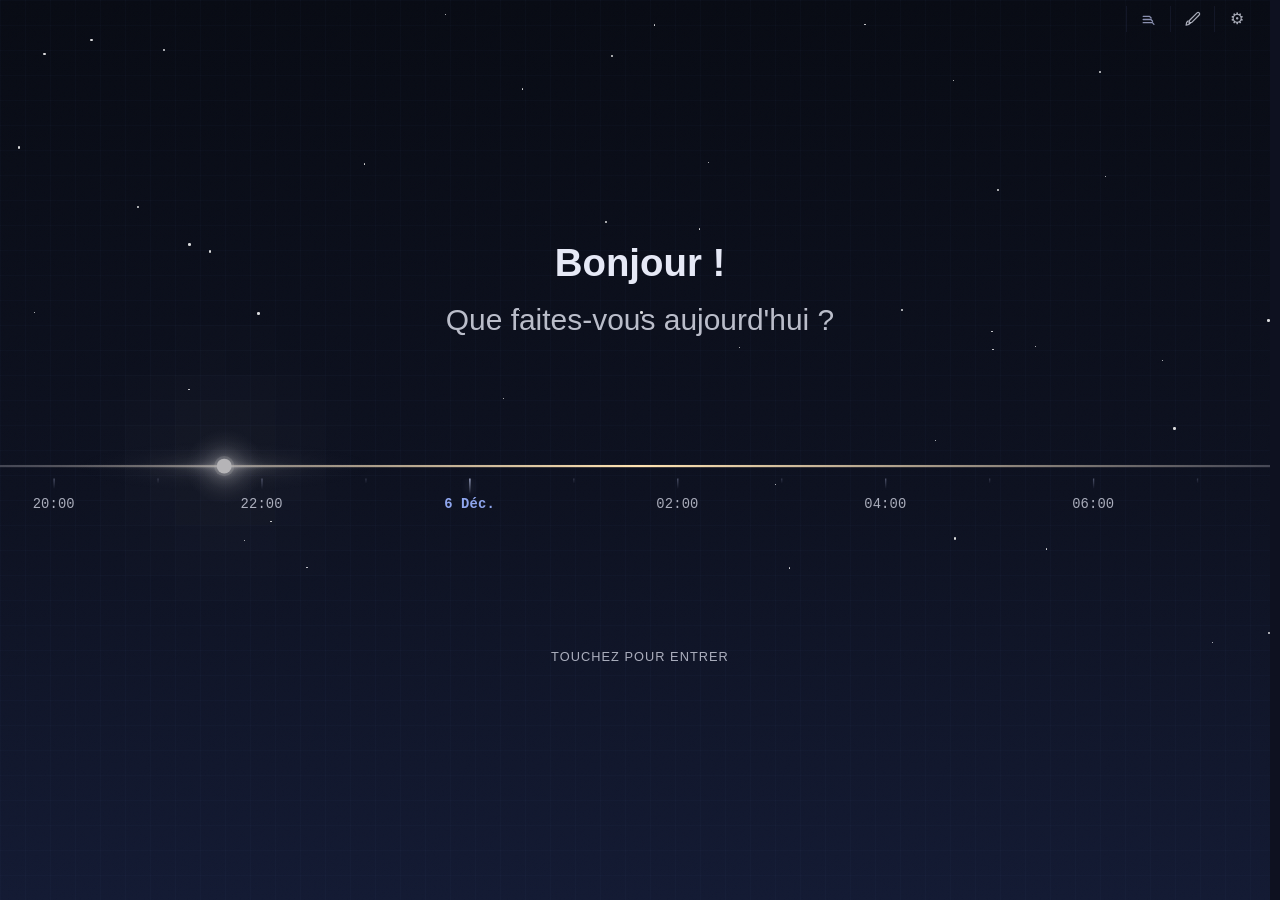
==== commit df56a586: "blocs organisationnels liés" ====
--- a/index.html
+++ b/index.html
@@ -1065,6 +1065,14 @@
           </div>
         </div>
       </div>
+      <div id="thinkingOrgList" class="thinking-orglist" hidden>
+        <button id="thinkingOrgListTab" class="thinking-orglist__tab" type="button" data-i18n-aria="thinkingOrgListTab" aria-label="Blocs organisation">
+          <svg viewBox="0 0 24 24" fill="none" stroke="currentColor" stroke-width="1.8" stroke-linecap="round" stroke-linejoin="round" aria-hidden="true"><circle cx="7" cy="7" r="3"/><circle cx="17" cy="17" r="3"/><path d="M9.1 8.9 14.9 15.1"/></svg>
+        </button>
+        <div class="thinking-orglist__panel">
+          <div id="thinkingOrgListRows" class="thinking-orglist__rows"></div>
+        </div>
+      </div>
       <div id="thinkingTrash" class="thinking-trash" hidden aria-hidden="true">
         <svg viewBox="0 0 24 24" fill="none" stroke="currentColor" stroke-width="1.8" stroke-linecap="round" stroke-linejoin="round" aria-hidden="true"><path d="M19 6v14a2 2 0 0 1-2 2H7a2 2 0 0 1-2-2V6"/><line x1="10" y1="11" x2="10" y2="17"/><line x1="14" y1="11" x2="14" y2="17"/><g class="ico-lid"><polyline points="3 6 5 6 21 6"/><path d="M8 6V4a2 2 0 0 1 2-2h4a2 2 0 0 1 2 2v2"/></g></svg>
         <span data-i18n="thinkingTrash">Déposer pour supprimer</span>
--- a/style.css
+++ b/style.css
@@ -8347,6 +8347,166 @@
   font-weight: 700;
   cursor: pointer;
 }
+/* THE ORGANISATION LIST — a mini folder that belongs to a single bloc
+   organisation (never one itself), holding the other blocs organisation it
+   has taken in: a tab pulled out from the board's right edge, unfolding a
+   rail of icons only — the name shows on hover, the way a dossier's tools
+   show theirs. */
+.thinking-orglist {
+  position: absolute;
+  z-index: 22;
+  top: 50%;
+  right: 0;
+  transform: translateY(-50%);
+  display: flex;
+  flex-direction: row-reverse;
+  align-items: flex-start;
+}
+.thinking-orglist[hidden] { display: none; }
+.thinking-orglist__tab {
+  pointer-events: auto;
+  flex: 0 0 auto;
+  width: 22px;
+  height: 60px;
+  display: grid;
+  place-items: center;
+  padding: 0;
+  border: 1px solid color-mix(in srgb, var(--c-line) 34%, transparent);
+  border-right: 0;
+  border-radius: 10px 0 0 10px;
+  background: color-mix(in srgb, var(--surface-solid) 82%, transparent);
+  backdrop-filter: blur(14px) saturate(120%);
+  color: var(--muted);
+  cursor: grab;
+  touch-action: none;
+  transition: color .2s ease, border-color .2s ease;
+}
+.thinking-orglist__tab svg { width: 19px; height: 19px; }
+.thinking-orglist__tab:hover,
+.thinking-orglist__tab:focus-visible { color: var(--accent); border-color: var(--accent); }
+.thinking-orglist.is-drop-target .thinking-orglist__tab {
+  color: var(--accent);
+  border-color: var(--accent);
+  box-shadow: 0 0 0 2px color-mix(in srgb, var(--accent) 30%, transparent);
+}
+.thinking-orglist__panel {
+  max-width: 0;
+  opacity: 0;
+  overflow: hidden;
+  border: 1px solid color-mix(in srgb, var(--c-line) 34%, transparent);
+  border-radius: 10px;
+  background: color-mix(in srgb, var(--surface-solid) 92%, transparent);
+  backdrop-filter: blur(14px) saturate(120%);
+  box-shadow: 0 12px 30px -14px color-mix(in srgb, #000 calc(var(--c-shade) * 95%), transparent);
+  transition: max-width .22s cubic-bezier(.22, .8, .25, 1), opacity .18s ease;
+}
+.thinking-orglist.is-open .thinking-orglist__panel,
+.thinking-orglist.is-drag-open .thinking-orglist__panel {
+  max-width: 60px;
+  opacity: 1;
+}
+.thinking-orglist__rows {
+  display: flex;
+  flex-direction: column;
+  align-items: center;
+  gap: 4px;
+  padding: 8px;
+  width: 50px;
+  max-height: 50vh;
+  overflow-y: auto;
+}
+.thinking-orglist__row {
+  flex: 0 0 auto;
+  width: 34px;
+  height: 34px;
+  display: grid;
+  place-items: center;
+  border: 0;
+  border-radius: 9px;
+  padding: 0;
+  background: color-mix(in srgb, var(--block-color) 20%, transparent);
+  color: var(--block-color);
+  cursor: pointer;
+  transition: background .16s ease, transform .16s ease;
+}
+.thinking-orglist__row:hover { background: color-mix(in srgb, var(--block-color) 40%, transparent); }
+.thinking-orglist__row.is-dragging { opacity: .5; }
+/* pulled out of the rail, it follows the pointer like any other detached
+   nested card — armThinkingDrag positions it with inline left/top */
+.thinking-orglist__row.is-detaching {
+  position: fixed;
+  z-index: 100;
+  margin: 0;
+  pointer-events: none;
+  box-shadow: var(--thinking-lift);
+}
+.thinking-orglist__row svg { width: 16px; height: 16px; }
+.thinking-orglist__add {
+  flex: 0 0 auto;
+  display: flex;
+  flex-direction: column;
+  align-items: center;
+  gap: 4px;
+}
+.thinking-orglist__add-open {
+  width: 34px;
+  height: 34px;
+  border: 1px dashed color-mix(in srgb, var(--muted) 38%, transparent);
+  border-radius: 9px;
+  background: none;
+  color: color-mix(in srgb, var(--muted) 80%, transparent);
+  font: inherit;
+  font-size: 1.1rem;
+  line-height: 1;
+  cursor: pointer;
+  transition: border-color .16s ease, color .16s ease, background .16s ease;
+}
+.thinking-orglist__add-open:hover {
+  border-color: color-mix(in srgb, var(--accent) 55%, transparent);
+  background: color-mix(in srgb, var(--accent) 8%, transparent);
+  color: var(--accent);
+}
+.thinking-orglist__add.is-open .thinking-orglist__add-open { display: none; }
+/* the choices grow inline, in the same scrollable rail as the icons — a
+   flyout would have been clipped by the panel's own fold-up overflow */
+.thinking-orglist__add-choices {
+  display: none;
+  flex-direction: column;
+  gap: 4px;
+}
+.thinking-orglist__add.is-open .thinking-orglist__add-choices { display: flex; }
+.thinking-orglist__add-choice {
+  width: 30px;
+  height: 30px;
+  display: grid;
+  place-items: center;
+  border: 0;
+  border-radius: 50%;
+  padding: 0;
+  background: color-mix(in srgb, var(--block-color) 26%, transparent);
+  color: var(--block-color);
+  cursor: pointer;
+  transition: background .16s ease, transform .16s ease;
+}
+.thinking-orglist__add-choice svg { width: 15px; height: 15px; }
+.thinking-orglist__add-choice:hover {
+  background: color-mix(in srgb, var(--block-color) 86%, transparent);
+  color: var(--surface-solid);
+  transform: scale(1.06);
+}
+/* THE HOVER PREVIEW — same rail of icons as the mini-folder, floated next to
+   a card seen from outside it, so a peek doesn't need walking in. It hangs off
+   the body like a dragged card does, so it has to clear the board's own 82. */
+.thinking-orghover {
+  position: fixed;
+  z-index: 100;
+  border: 1px solid color-mix(in srgb, var(--c-line) 34%, transparent);
+  border-radius: 10px;
+  background: color-mix(in srgb, var(--surface-solid) 92%, transparent);
+  backdrop-filter: blur(14px) saturate(120%);
+  box-shadow: 0 12px 30px -14px color-mix(in srgb, #000 calc(var(--c-shade) * 95%), transparent);
+}
+.thinking-orghover[hidden] { display: none; }
 .thinking-trash {
   position: absolute;
   z-index: 24;
@@ -13443,6 +13603,25 @@
   justify-content: center;
 }
 .rituals__stage[hidden] { display: none; }
+
+/* A NOTE STANDING OVER THE ROOM — the reel and the bar step aside for it, but
+   they are not taken down: pulled out of the layout they would have to be
+   measured and rebuilt on the way back, and would snap into place a beat
+   after the note had gone. Faded instead, and left exactly where they were,
+   they come back on the same beat the note leaves on, still mid-scroll.
+   visibility trails the fade so nothing invisible can still be tabbed into,
+   and unlike display it keeps the reel measurable the whole time. */
+.rituals__bar,
+.rituals__stage {
+  transition: opacity .24s ease, visibility 0s linear 0s;
+}
+.rituals.is-noting .rituals__bar,
+.rituals.is-noting .rituals__stage {
+  opacity: 0;
+  visibility: hidden;
+  pointer-events: none;
+  transition: opacity .24s ease, visibility 0s linear .24s;
+}
 
 /* One column only, run top to bottom of the room — one strip, not two, so
    the run above the search field and the run below it are never out of
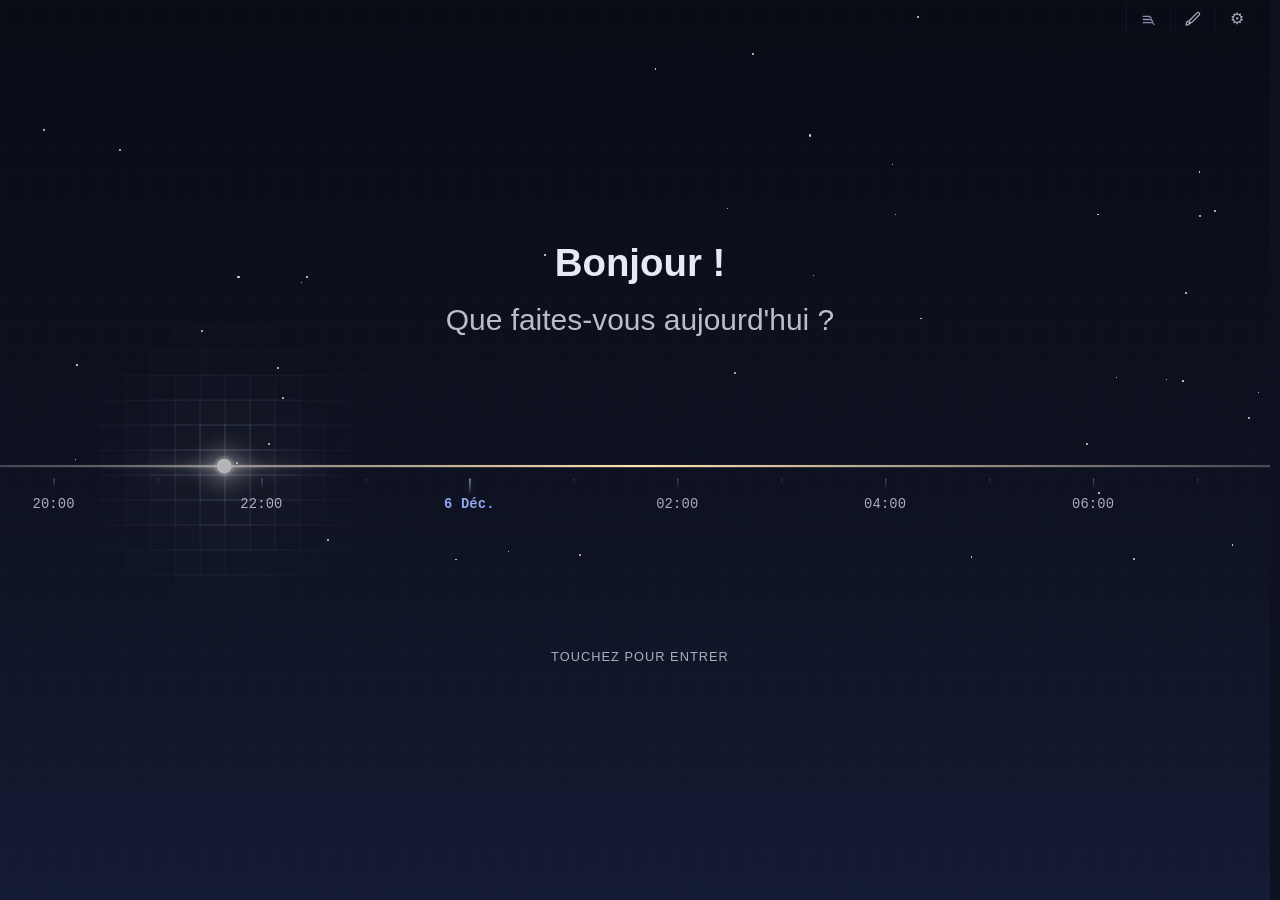
==== commit 4371ebec: "visuel digital pour les rituels, objectifs convertissable en objectif, curseur" ====
--- a/index.html
+++ b/index.html
@@ -12,7 +12,7 @@
   <title>Mes tâches</title>
   <!-- the version travels in the query: without it a browser may keep
        serving the stylesheet it already has, and the app looks unchanged -->
-  <link rel="stylesheet" href="./style.css?v=665">
+  <link rel="stylesheet" href="./style.css?v=667">
   <link rel="manifest" href="./manifest.webmanifest">
   <link rel="apple-touch-icon" href="./icons/icon-192.png">
   <!-- svg tab icon, png fallback for browsers that ignore it -->
@@ -659,6 +659,16 @@
             <input id="importFile" type="file" accept="application/json,.json" hidden>
           </div>
         </div>
+
+        <div class="field">
+          <span class="field__label" data-i18n="qualityLabel">Qualité des animations</span>
+          <div class="langs" id="qualities">
+            <button class="lang" data-quality="high" data-i18n="qualityHigh" type="button">Haute</button>
+            <button class="lang" data-quality="medium" data-i18n="qualityMedium" type="button">Moyenne</button>
+            <button class="lang" data-quality="low" data-i18n="qualityLow" type="button">Faible</button>
+          </div>
+        </div>
+        <p class="field__hint" data-i18n="qualityHint">Baissez-la si les animations saccadent : moins de pixels, moins de halos, moins de décor</p>
       </div>
 
       <div class="tab-panel" data-tabpanel="custom" hidden>
@@ -704,6 +714,12 @@
             <button class="decor-opt" data-decor="field" data-i18n="decorField" type="button">Champ</button>
           </div>
         </div>
+
+        <div class="field field--row">
+          <span class="field__label" data-i18n="ritualsWallLabel">Rituels : mur en mosaïque</span>
+          <span id="ritualsWallToggleSlot"></span>
+        </div>
+        <p class="field__hint" data-i18n="ritualsWallHint">Retrouver l'ancien décor des rituels, à la place du ciel et du champ</p>
       </div>
     </div>
   </div>
@@ -1217,6 +1233,12 @@
     <button id="toastAction" class="toast__action" type="button" hidden></button>
   </div>
 
-  <script src="./app.js?v=665"></script>
+  <!-- glowing dot cursor: only turned on for fine-pointer devices, see initCursor() -->
+  <div id="cursorDot" class="cursor-dot" aria-hidden="true">
+    <span class="cursor-dot__ring"></span>
+    <span class="cursor-dot__core"></span>
+  </div>
+
+  <script src="./app.js?v=667"></script>
 </body>
 </html>
--- a/style.css
+++ b/style.css
@@ -3583,6 +3583,7 @@
 }
 .pages__track.is-dragging { transition: none; }
 .pages__track.is-habit-dragging { transition: none; }
+.pages__track.is-row-dragging { transition: none; }
 
 /* THE TWO COLUMNS — tasks and planning, under the rule of time. Wide, they are a
    row; narrow, a rail of full-width panes. One layout to reason about, not two. */
@@ -4107,6 +4108,8 @@
   transform: translateY(-1px);
   border-color: color-mix(in srgb, var(--accent) 45%, transparent);
 }
+/* a project's habit is read, not ticked: the dashed edge says so at a glance */
+.habit--project { border-style: dashed; }
 
 .habit__icon {
   position: relative;
@@ -4224,6 +4227,50 @@
 .habit-project-drop-guide > span:first-child,
 .habit-project-drop-guide svg { width: 16px; height: 16px; }
 .item--project.is-habit-drop-target .habit-project-drop-guide {
+  border-style: solid;
+  border-color: var(--accent);
+  color: var(--accent);
+  background: color-mix(in srgb, var(--surface-solid) 88%, var(--accent) 12%);
+  box-shadow: 0 0 20px color-mix(in srgb, var(--accent) 24%, transparent);
+}
+
+/* THE HABIT BAND AS A TARGET — the mirror of the two rules above: a project
+   dragged over the band, rather than a habit dragged over a project row. */
+.habits-band.is-project-drop-available {
+  outline: 1px dashed color-mix(in srgb, var(--accent) 42%, transparent);
+  outline-offset: -3px;
+  border-radius: 10px;
+}
+.habits-band.is-project-drop-target {
+  outline: 1px solid var(--accent);
+  outline-offset: -2px;
+  box-shadow: 0 0 24px color-mix(in srgb, var(--accent) 20%, transparent);
+  border-radius: 10px;
+}
+.project-habit-drop-guide {
+  position: absolute;
+  right: 12px;
+  top: 50%;
+  z-index: 5;
+  display: inline-flex;
+  align-items: center;
+  gap: 6px;
+  max-width: calc(100% - 24px);
+  padding: 6px 9px;
+  border: 1px dashed color-mix(in srgb, var(--accent) 46%, transparent);
+  border-radius: 9px;
+  background: color-mix(in srgb, var(--surface-solid) 90%, transparent);
+  color: color-mix(in srgb, var(--accent) 74%, var(--muted));
+  box-shadow: 0 5px 18px color-mix(in srgb, var(--c-sky-3) calc(var(--c-shade) * 28%), transparent);
+  pointer-events: none;
+  transform: translateY(-50%);
+  font-size: .7rem;
+  font-weight: 650;
+  white-space: nowrap;
+}
+.project-habit-drop-guide > span:first-child,
+.project-habit-drop-guide svg { width: 16px; height: 16px; }
+.habits-band.is-project-drop-target .project-habit-drop-guide {
   border-style: solid;
   border-color: var(--accent);
   color: var(--accent);
@@ -13623,23 +13670,22 @@
   transition: opacity .24s ease, visibility 0s linear .24s;
 }
 
-/* One column only, run top to bottom of the room — one strip, not two, so
-   the run above the search field and the run below it are never out of
-   step with each other: they are the same pieces, the same motion, just
-   hidden from view where the field sits over the middle of the run. */
+/* One column, rising from the floor and absorbed by the search bar: nothing
+   ever shows above it any more, so the run needs only the one visible band
+   below the bar, fading in under it and out again at the reel's own floor. */
 .rituals__reel {
   flex: 0 0 auto;
   width: min(280px, 58vw);
   overflow: hidden;
   padding: 10px 0;
+  /* a finger drags the run itself (see the pointer handlers in app.js), not
+     the page underneath it — without this the browser's own touch scroll
+     fights the manual one */
+  touch-action: none;
   -webkit-mask-image: linear-gradient(to bottom,
-    transparent 0, black 2vw,
-    black 6.5vw, transparent 8vw,
     transparent 19vw, black 21vw,
     black 92%, transparent 100%);
   mask-image: linear-gradient(to bottom,
-    transparent 0, black 2vw,
-    black 6.5vw, transparent 8vw,
     transparent 19vw, black 21vw,
     black 92%, transparent 100%);
 }
@@ -13650,7 +13696,12 @@
 .rituals__reel-track {
   display: flex;
   flex-direction: column;
-}
+  /* digital badges float over the field with room between them, so the field
+     shows and the flux keeps a visible run to travel through; the mosaic
+     tiles below reinstate the old edge-to-edge tessellation */
+  gap: 14px;
+}
+.rituals__reel-track--mosaic { gap: 0; }
 
 /* No card, no card behind the card: just the two lines standing near the
    top of the room, over whatever the reel or the mosaic show through. */
@@ -13701,26 +13752,32 @@
   color: var(--c-text);
   font: inherit;
   font-size: 1.05rem;
+  /* the same pool of light today's calendar cell rests on, just the theme's
+     own signature glow stretched wide under the bar instead of a small cell;
+     the second layer is the bar feeding — --feed (app.js, updateRitualsFeedGlow)
+     is 0 until a block's own virtual body nears the absorption line, so it
+     contributes nothing until then and burns brighter the closer it gets */
+  box-shadow:
+    0 18px 40px -20px var(--sig-glow),
+    0 6px 30px -8px color-mix(in srgb, var(--c-sig) calc(var(--feed, 0) * 85%), transparent);
 }
 .rituals__seekbar-input:focus {
   outline: none;
   border-color: color-mix(in srgb, var(--c-accent) 60%, transparent);
-  box-shadow: 0 0 0 3px color-mix(in srgb, var(--c-sig) 22%, transparent);
-}
-
-/* A tile of the wall, taken off it and written on. This is the exact first
-   polygon from makeZelligeGeometry(): the shallow point halfway along each
-   long edge and the triangular points on both short edges. Its native ratio is
-   kept too, so adjacent bounding boxes meet point against point on all sides. */
+  box-shadow:
+    0 18px 40px -20px var(--sig-glow),
+    0 6px 30px -8px color-mix(in srgb, var(--c-sig) calc(var(--feed, 0) * 85%), transparent),
+    0 0 0 3px color-mix(in srgb, var(--c-sig) 22%, transparent);
+}
+
+/* A tab, whichever material it is cut from. Everything either variant needs
+   regardless of shape lives here; the shape, the fill and the edge are each
+   variant's own (.rtab--mosaic, the classic-wall option's own piece, or
+   .rtab--digital, the default now — see createRitualTab() in app.js). */
 .rtab {
   position: relative;
   display: flex;
   width: 100%;
-  /* The cut's own ratio, and no floor under it: left alone, aspect-ratio gives
-     the piece its exact size while a long name is still free to grow it —
-     pinned by any min-height, the third line would spill over the slanted
-     edges, where the clip eats it. */
-  aspect-ratio: 3.181447 / 1;
   margin: 0;
   align-items: center;
   justify-content: center;
@@ -13728,6 +13785,57 @@
   border: 0;
   text-align: center;
   cursor: pointer;
+}
+.rtab__edge {
+  position: absolute;
+  inset: 0;
+  z-index: 3;
+  width: 100%;
+  height: 100%;
+  overflow: visible;
+  pointer-events: none;
+}
+.rtab__edge-line {
+  fill: none;
+  stroke-linecap: round;
+  stroke-linejoin: round;
+  vector-effect: non-scaling-stroke;
+}
+.rtab__name {
+  position: relative;
+  z-index: 2;
+  font-size: .96rem;
+  font-weight: 600;
+  line-height: 1.3;
+}
+/* THE VIRTUAL BODY — what actually digs the field is not the badge's own
+   full box (that read as one solid strip, wide and tall enough to erase any
+   sense of the reel moving through it) but this thin band alone, the same
+   contract [data-field-panel] already gives any pane whose reported depth
+   isn't its own paint: a single row of the grid, not the whole tile. */
+.rtab__pulse {
+  position: absolute;
+  left: 0;
+  right: 0;
+  top: 50%;
+  height: 24px;
+  transform: translateY(-50%);
+  pointer-events: none;
+  --field-panel-opacity: .42;
+}
+
+/* THE MOSAIC TAB — a tile of the wall, taken off it and written on. This is
+   the exact first polygon from makeZelligeGeometry(): the shallow point
+   halfway along each long edge and the triangular points on both short
+   edges. Its native ratio is kept too, so adjacent bounding boxes meet point
+   against point on all sides. Only reachable through the classic-wall
+   setting now; the default tab is .rtab--digital, below. */
+.rtab--mosaic {
+  /* The cut's own ratio, and no floor under it: left alone, aspect-ratio gives
+     the piece its exact size while a long name is still free to grow it —
+     pinned by any min-height, the third line would spill over the slanted
+     edges, where the clip eats it. */
+  aspect-ratio: 3.181447 / 1;
   color: var(--tab-ink, #fdf7ec);
   /* the same ink the wall fires a piece in, but let through rather than flat:
      the piece reads as another course of the same glaze, not a sticker on it */
@@ -13747,7 +13855,7 @@
 }
 /* Light travels inside the glaze rather than painting a flat hover rectangle.
    The position varies gently from tile to tile, like the fired wall behind it. */
-.rtab::before {
+.rtab--mosaic::before {
   content: "";
   position: absolute;
   inset: 0;
@@ -13759,56 +13867,122 @@
   opacity: .1;
   transition: opacity .24s ease;
 }
-.rtab::after { content: none; }
-.rtab__edge {
-  position: absolute;
-  inset: 0;
-  z-index: 3;
-  width: 100%;
-  height: 100%;
-  overflow: visible;
-  pointer-events: none;
-}
-.rtab__edge-line {
-  fill: none;
-  stroke-linecap: round;
-  stroke-linejoin: round;
-  vector-effect: non-scaling-stroke;
-}
+.rtab--mosaic::after { content: none; }
 /* the glaze pools against the edge, in two steps rather than a blur */
-.rtab__edge-line--1 { stroke: rgba(0, 0, 0, .11); stroke-width: calc(var(--ritual-band, 4px) * 3.4); }
-.rtab__edge-line--2 { stroke: rgba(0, 0, 0, .1); stroke-width: calc(var(--ritual-band, 4px) * 1.7); }
+.rtab--mosaic .rtab__edge-line--1 { stroke: rgba(0, 0, 0, .11); stroke-width: calc(var(--ritual-band, 4px) * 3.4); }
+.rtab--mosaic .rtab__edge-line--2 { stroke: rgba(0, 0, 0, .1); stroke-width: calc(var(--ritual-band, 4px) * 1.7); }
 /* and the cord over it, the wall's own three passes at the wall's own width */
-.rtab__edge-line--3 { stroke: var(--ritual-metal-seat, #76551f); stroke-width: var(--ritual-band, 4px); }
-.rtab__edge-line--4 { stroke: var(--ritual-metal, #d3a94c); stroke-width: calc(var(--ritual-band, 4px) * .7); }
-.rtab__edge-line--5 {
+.rtab--mosaic .rtab__edge-line--3 { stroke: var(--ritual-metal-seat, #76551f); stroke-width: var(--ritual-band, 4px); }
+.rtab--mosaic .rtab__edge-line--4 { stroke: var(--ritual-metal, #d3a94c); stroke-width: calc(var(--ritual-band, 4px) * .7); }
+.rtab--mosaic .rtab__edge-line--5 {
   stroke: var(--ritual-metal-lit, #f2dda2);
   stroke-width: calc(var(--ritual-band, 4px) * .4);
   opacity: .8;
   transition: opacity .24s ease;
 }
 /* raised above its neighbours while it turns, so the tilt clears their edges */
-.rtab:hover { z-index: 1; }
-.rtab:hover::before, .rtab:focus-visible::before { opacity: .62; }
-.rtab:hover .rtab__edge-line--5,
-.rtab:focus-visible .rtab__edge-line--5 { opacity: 1; }
-
+.rtab--mosaic:hover { z-index: 1; }
+.rtab--mosaic:hover::before, .rtab--mosaic:focus-visible::before { opacity: .62; }
+.rtab--mosaic:hover .rtab__edge-line--5,
+.rtab--mosaic:focus-visible .rtab__edge-line--5 { opacity: 1; }
 /* the result the keyboard rests on: lit like a hover, plus the theme's own
    signature glow so it reads at a glance among the 3 landed on the payline */
-.rtab.is-selected { z-index: 1; filter: drop-shadow(0 0 9px var(--c-sig)) drop-shadow(0 0 2px var(--c-sig)); }
-.rtab.is-selected::before { opacity: .62; }
-.rtab.is-selected .rtab__edge-line--5 { opacity: 1; }
-.rtab__name {
-  position: relative;
-  z-index: 2;
-  font-size: .96rem;
-  font-weight: 600;
-  line-height: 1.3;
+.rtab--mosaic.is-selected { z-index: 1; filter: drop-shadow(0 0 9px var(--c-sig)) drop-shadow(0 0 2px var(--c-sig)); }
+.rtab--mosaic.is-selected::before { opacity: .62; }
+.rtab--mosaic.is-selected .rtab__edge-line--5 { opacity: 1; }
+.rtab--mosaic .rtab__name {
   /* fired into the glaze, not printed on it: a shallow dark relief under the
      letters instead of a flat, stark block of colour */
   text-shadow: 0 1px 1.5px color-mix(in srgb, var(--tab-ink-shadow, #000) 60%, transparent);
   opacity: .92;
 }
+
+/* THE DIGITAL TAB — a badge cut from the field itself, not from a wall: two
+   corners chamfered like a keycard, a lit trace for a border instead of a
+   fired cord, no thread to hang from. The chamfer is proportioned so it cuts
+   at the same true angle whichever way the reel scales — see the matching
+   340x100 viewBox in ritualDigitalEdge() (app.js). */
+.rtab--digital {
+  aspect-ratio: 3.4 / 1;
+  color: var(--c-text);
+  /* one colour for every tab — the theme's own signature, not a hue sampled
+     per ritual: that variety belonged to the mosaic's glaze, not to this */
+  --tab: var(--c-sig);
+  --tab-lit: color-mix(in srgb, var(--c-sig) 75%, white);
+  background: color-mix(in srgb, var(--c-bg) 74%, transparent);
+  backdrop-filter: blur(5px);
+  --ritual-cut: polygon(
+    0 0, 93.5294% 0, 100% 22%,
+    100% 100%, 6.4706% 100%, 0 78%
+  );
+  clip-path: var(--ritual-cut);
+  transition: transform .2s ease;
+}
+/* the tab's own hue, faint under the name — a lit panel, not a flat card */
+.rtab--digital::before {
+  content: "";
+  position: absolute;
+  inset: 0;
+  z-index: 1;
+  pointer-events: none;
+  background: color-mix(in srgb, var(--tab) 18%, transparent);
+  opacity: .55;
+  transition: opacity .24s ease;
+}
+.rtab--digital::after { content: none; }
+.rtab--digital .rtab__edge-line--glow {
+  stroke: var(--tab-lit);
+  stroke-width: 5px;
+  opacity: .3;
+  filter: blur(2.5px);
+  transition: opacity .24s ease, stroke-width .24s ease;
+}
+.rtab--digital .rtab__edge-line--core {
+  stroke: var(--tab);
+  stroke-width: 1.4px;
+  opacity: .8;
+  transition: opacity .24s ease, stroke .24s ease;
+}
+/* a current running the outline — equal dash and gap, so it stays clearly
+   visible (half the border always lit) whatever the exact perimeter under
+   non-scaling-stroke turns out to be, rather than betting the whole effect
+   on one thin segment matched to a guessed length. Kept a layer of its own
+   rather than dashing the core line, so the outline itself stays a solid,
+   continuous trace and this only rides on top of it. */
+.rtab--digital .rtab__edge-line--spark {
+  stroke: var(--tab-lit);
+  stroke-width: 3px;
+  stroke-dasharray: 90 90;
+  opacity: .85;
+  filter: drop-shadow(0 0 4px var(--tab-lit));
+  animation: rtab-flux 2.6s linear infinite;
+  transition: opacity .24s ease;
+}
+@keyframes rtab-flux {
+  to { stroke-dashoffset: -180; }
+}
+@media (prefers-reduced-motion: reduce) {
+  .rtab--digital .rtab__edge-line--spark { animation: none; }
+}
+.rtab--digital:hover,
+.rtab--digital:focus-visible { z-index: 1; transform: translateY(-2px); }
+.rtab--digital:hover::before,
+.rtab--digital:focus-visible::before { opacity: .85; }
+.rtab--digital:hover .rtab__edge-line--glow,
+.rtab--digital:focus-visible .rtab__edge-line--glow { opacity: .65; stroke-width: 7px; }
+.rtab--digital:hover .rtab__edge-line--core,
+.rtab--digital:focus-visible .rtab__edge-line--core { stroke: var(--tab-lit); }
+.rtab--digital:hover .rtab__edge-line--spark,
+.rtab--digital:focus-visible .rtab__edge-line--spark { opacity: 1; }
+.rtab--digital.is-selected {
+  z-index: 1;
+  filter: drop-shadow(0 0 9px var(--c-sig)) drop-shadow(0 0 2px var(--c-sig));
+}
+.rtab--digital.is-selected::before { opacity: .85; }
+.rtab--digital.is-selected .rtab__edge-line--glow { opacity: .65; stroke-width: 7px; }
+.rtab--digital.is-selected .rtab__edge-line--core { stroke: var(--tab-lit); }
+.rtab--digital.is-selected .rtab__edge-line--spark { opacity: 1; }
+.rtab--digital .rtab__name { opacity: .94; }
 
 /* an empty piece in the reel: nothing fired on it yet */
 .rtab--empty {
@@ -13892,4 +14066,72 @@
   display: flex;
   flex-direction: column;
 }
+
+/* CURSOR
+   Fine-pointer devices only (see initCursor in app.js). html.has-glow-cursor
+   sets cursor:none on the root and every explicit cursor:pointer/grab rule
+   in this file keeps winning through the cascade, so hovering a button still
+   reports "pointer" in JS — that's what drives the ring's active state. */
+html.has-glow-cursor { cursor: none; }
+html.has-glow-cursor input:not([type="checkbox"]):not([type="radio"]):not([type="range"]):not([type="color"]):not([type="file"]),
+html.has-glow-cursor textarea,
+html.has-glow-cursor [contenteditable="true"] {
+  cursor: text;
+}
+
+/* zero-size anchor at the viewport origin: never transformed, so the two
+   layers below read their translate straight off the pointer coordinates */
+.cursor-dot {
+  position: fixed;
+  top: 0;
+  left: 0;
+  z-index: 2000;
+  pointer-events: none;
+  opacity: 0;
+  transition: opacity .18s ease;
+}
+html.has-glow-cursor .cursor-dot.is-live { opacity: 1; }
+html.has-glow-cursor .cursor-dot.is-text { opacity: 0; }
+
+.cursor-dot__core {
+  position: absolute;
+  top: 0;
+  left: 0;
+  width: 6px;
+  height: 6px;
+  margin: -3px 0 0 -3px;
+  border-radius: 50%;
+  background: var(--sig-line);
+  box-shadow: 0 0 6px var(--sig-glow);
+}
+.cursor-dot__ring {
+  position: absolute;
+  top: 0;
+  left: 0;
+  width: 26px;
+  height: 26px;
+  margin: -13px 0 0 -13px;
+  border-radius: 50%;
+  border: 1.4px solid var(--sig-line);
+  box-shadow: 0 0 10px var(--sig-glow);
+  opacity: .55;
+  transition: width .22s cubic-bezier(.2, .8, .2, 1), height .22s cubic-bezier(.2, .8, .2, 1),
+    margin .22s cubic-bezier(.2, .8, .2, 1), opacity .22s ease, box-shadow .22s ease;
+}
+.cursor-dot.is-active .cursor-dot__ring {
+  width: 42px;
+  height: 42px;
+  margin: -21px 0 0 -21px;
+  opacity: 1;
+  box-shadow: 0 0 18px var(--sig-glow);
+}
+.cursor-dot.is-down .cursor-dot__ring {
+  width: 20px;
+  height: 20px;
+  margin: -10px 0 0 -10px;
+}
+
+@media (prefers-reduced-motion: reduce) {
+  .cursor-dot__ring { transition: opacity .18s ease; }
+}
 .ritual-page__sheet .thinking-document-body { flex: 1 1 auto; }
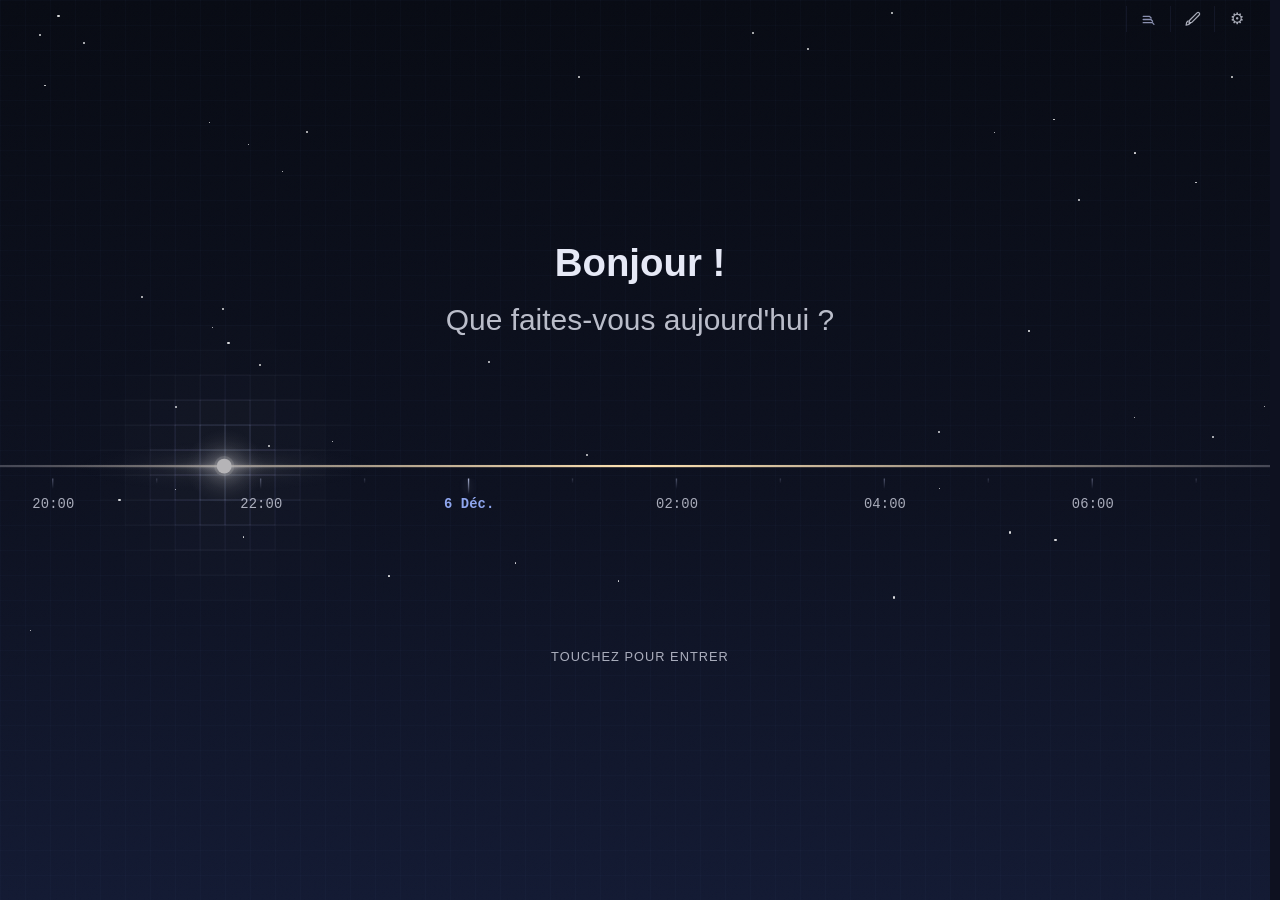
==== commit 4c83d343: "habitudes projet, curseur" ====
--- a/index.html
+++ b/index.html
@@ -12,7 +12,7 @@
   <title>Mes tâches</title>
   <!-- the version travels in the query: without it a browser may keep
        serving the stylesheet it already has, and the app looks unchanged -->
-  <link rel="stylesheet" href="./style.css?v=667">
+  <link rel="stylesheet" href="./style.css?v=670">
   <link rel="manifest" href="./manifest.webmanifest">
   <link rel="apple-touch-icon" href="./icons/icon-192.png">
   <!-- svg tab icon, png fallback for browsers that ignore it -->
@@ -688,6 +688,18 @@
         <p class="field__hint" data-i18n="scrubHint">Tirez la barre du temps pour voyager dans la journée</p>
 
         <div class="field">
+          <span class="field__label" data-i18n="cursorLabel">Curseur</span>
+          <div class="langs" id="cursors">
+            <button class="lang" data-cursor="arrow" data-i18n="cursorArrow" type="button">Flèche</button>
+            <button class="lang" data-cursor="reticle" data-i18n="cursorReticle" type="button">Réticule</button>
+            <button class="lang" data-cursor="frame" data-i18n="cursorFrame" type="button">Cadre</button>
+            <button class="lang" data-cursor="dot" data-i18n="cursorDot" type="button">Point</button>
+            <button class="lang" data-cursor="off" data-i18n="cursorOff" type="button">Système</button>
+          </div>
+        </div>
+        <p class="field__hint" data-i18n="cursorHint">Un curseur dessiné par l'app, au trait lumineux du thème. Sur ordinateur seulement</p>
+
+        <div class="field">
           <span class="field__label" data-i18n="treeShopLabel">Arbre</span>
           <button id="treeBtn" class="data-btn data-btn--wide" type="button"
                   data-i18n-aria="treeShopAria" aria-label="Modifier l'arbre">
@@ -1233,12 +1245,28 @@
     <button id="toastAction" class="toast__action" type="button" hidden></button>
   </div>
 
-  <!-- glowing dot cursor: only turned on for fine-pointer devices, see initCursor() -->
-  <div id="cursorDot" class="cursor-dot" aria-hidden="true">
-    <span class="cursor-dot__ring"></span>
-    <span class="cursor-dot__core"></span>
-  </div>
-
-  <script src="./app.js?v=667"></script>
+  <!-- app-drawn cursor. Every shape ships in the markup; data-shape picks the
+       chosen one, and applyCursor() only turns any of it on for a real mouse.
+       The beam and the move glyph are states, not choices: they answer for text
+       and for draggable things whichever shape is set. -->
+  <div id="cursorLayer" class="cursor" aria-hidden="true" data-shape="off">
+    <span class="cursor__trail"></span>
+    <span class="cursor__lead">
+      <svg class="cursor__arrow" viewBox="0 0 24 24" aria-hidden="true">
+        <path d="M1 1v16.5l4.3-4.1 2.8 6.2 2.8-1.2-2.7-6 5.8-.3z"/>
+      </svg>
+      <span class="cursor__reticle"><i></i><i></i><i></i><i></i></span>
+      <span class="cursor__frame"><i></i><i></i><i></i><i></i></span>
+      <span class="cursor__core"></span>
+      <svg class="cursor__beam" viewBox="0 0 12 22" aria-hidden="true">
+        <path d="M2 2h8M6 2v18M2 20h8"/>
+      </svg>
+      <svg class="cursor__grab" viewBox="0 0 24 24" aria-hidden="true">
+        <path d="M12 2.5 9 7h6zM12 21.5 15 17H9zM2.5 12 7 9v6zM21.5 12 17 15V9z"/>
+      </svg>
+    </span>
+  </div>
+
+  <script src="./app.js?v=670"></script>
 </body>
 </html>
--- a/style.css
+++ b/style.css
@@ -442,6 +442,10 @@
   /* every signature is a light tint, so its ink is a dark version of itself */
   --sig-ink: color-mix(in oklab, var(--c-sig) 20%, #101017);
   --sig-glow: color-mix(in srgb, var(--c-sig) 42%, transparent);
+  /* the drawn cursor reads the signature through these, so the light themes can
+     trade the tint for something that actually shows against a pale page */
+  --cursor-line: var(--sig-line);
+  --cursor-glow: var(--sig-glow);
 
   /* TODAY, CUT FROM THE ZELLIGE — the cell is a piece of the same mosaic as the
      threshold, not a motif of its own. An amethyst druse was irregular by
@@ -548,6 +552,19 @@
   --r-md: 14px;
   --radius: 20px;
   --mono: ui-monospace, SFMono-Regular, "SF Mono", Menlo, Consolas, "Liberation Mono", monospace;
+}
+
+/* Every signature is a light tint, which is what the dark themes want and what
+   leaves a 1.4px cursor at about 1.5:1 on a pale page — barely there. On the
+   light themes only, the shapes keep the hue and take the ink's depth instead,
+   and their halo darkens so it separates rather than dissolves. */
+[data-theme="light"],
+[data-theme="sakura"],
+[data-theme="forest"],
+[data-theme="dawn"],
+[data-theme="day"] {
+  --cursor-line: color-mix(in oklab, var(--c-sig) 45%, #17131f);
+  --cursor-glow: color-mix(in srgb, var(--sig-ink) 30%, transparent);
 }
 
 * {
@@ -912,6 +929,11 @@
 }
 .welcome__ring svg { width: 15px; height: 15px; }
 .welcome__ring:hover { border-color: var(--accent); color: var(--accent); }
+.welcome__ring:disabled { opacity: .35; cursor: default; }
+.welcome__ring:disabled:hover {
+  border-color: color-mix(in srgb, var(--c-line) 55%, transparent);
+  color: var(--muted);
+}
 .welcome__ring.is-done {
   background: color-mix(in srgb, var(--accent) 22%, transparent);
   border-color: var(--accent);
@@ -3440,6 +3462,11 @@
 }
 .tnode svg { width: 16px; height: 16px; }
 .tnode:hover { border-color: var(--tree-core); color: var(--tree-core); }
+.tnode:disabled { opacity: .35; cursor: default; }
+.tnode:disabled:hover {
+  border-color: color-mix(in srgb, var(--tree-fiber) 45%, transparent);
+  color: color-mix(in srgb, var(--tree-fiber) 70%, transparent);
+}
 .tnode.is-done {
   background: color-mix(in srgb, var(--tree-core) 26%, transparent);
   border-color: var(--tree-core);
@@ -4108,6 +4135,11 @@
   transform: translateY(-1px);
   border-color: color-mix(in srgb, var(--accent) 45%, transparent);
 }
+.habit:disabled { opacity: .35; cursor: default; }
+.habit:disabled:hover {
+  transform: none;
+  border-color: color-mix(in srgb, var(--c-line) 36%, transparent);
+}
 /* a project's habit is read, not ticked: the dashed edge says so at a glance */
 .habit--project { border-style: dashed; }
 
@@ -4531,6 +4563,7 @@
 }
 .sleep-simple__save:hover,
 .sleep-simple__save:focus-visible { color: var(--text); }
+.sleep-simple__save:disabled { opacity: .35; color: var(--muted); cursor: default; }
 @media (max-width: 430px) {
   .sleep-simple__times { grid-template-columns: 1fr; gap: 14px; }
 }
@@ -4772,6 +4805,8 @@
 .ex-item__btn:hover { border-color: var(--accent); color: var(--accent); }
 .ex-item__btn--main { background: var(--accent); border-color: var(--accent); color: #fff; }
 .ex-item__btn--main:hover { color: #fff; opacity: .9; }
+.ex-item__btn:disabled { opacity: .35; cursor: default; }
+.ex-item__btn:disabled:hover { border-color: var(--border); color: var(--text); }
 
 /* search + catalog of exercises not yet added */
 .ex-search { margin-bottom: 8px; }
@@ -9798,6 +9833,46 @@
 }
 .thinking-document-body :is(ul, ol) { padding-left: 24px; }
 
+/* A FOLD, NOT ANOTHER SHEET — the title sits in the normal flow of the page,
+   and what it hides hangs under a single hairline: the only mark of how far
+   the fold reaches. Nothing is filled, boxed or lifted off the paper. */
+.note-toggle__head {
+  display: flex;
+  align-items: center;
+  gap: .5em;
+}
+.note-toggle__arrow {
+  flex: 0 0 auto;
+  display: inline-grid;
+  place-items: center;
+  width: 1.1em;
+  height: 1.1em;
+  padding: 0;
+  border: none;
+  background: none;
+  color: var(--muted);
+  cursor: pointer;
+  transition: transform .25s cubic-bezier(.4, 0, .2, 1), color .15s ease;
+}
+.note-toggle__arrow:hover { color: var(--text); }
+.note-toggle__arrow svg { width: 100%; height: 100%; stroke-width: 2.2; }
+.note-toggle.is-collapsed .note-toggle__arrow { transform: rotate(-90deg); }
+.note-toggle__title {
+  flex: 1 1 auto;
+  outline: none;
+}
+.note-toggle__title:empty::before {
+  content: attr(data-placeholder);
+  color: var(--muted);
+  pointer-events: none;
+}
+.note-toggle__content {
+  margin-left: 1.6em;
+  padding-left: .9em;
+  border-left: 1px solid color-mix(in srgb, var(--c-line) 40%, transparent);
+}
+.note-toggle.is-collapsed .note-toggle__content { display: none; }
+
 /* THE SAME PAGE, IN A PANEL — it stands in the flow and takes the width it is
    given. Everything about it is drawn for a 700px sheet: a 54px margin, 76px of
    indent, a 32px ruling. At 300px that margin is a fifth of the page and the
@@ -10118,7 +10193,8 @@
 /* in a head it is a flex item, so an empty one would still cost a gap */
 .thinking-block__connections:empty { display: none; }
 .thinking-block__actions { display: inline-flex; align-items: center; gap: 3px; }
-.thinking-block__add-answer {
+.thinking-block__add-answer,
+.thinking-block__add-note {
   border: 0;
   background: none;
   color: var(--muted);
@@ -10128,6 +10204,7 @@
   padding: 5px 4px;
 }
 .thinking-block__add-answer:hover { color: var(--c-imp-4); }   /* the answer colour */
+.thinking-block__add-note:hover { color: var(--text); }
 .thinking-block__canvas-action {
   width: 29px;
   height: 27px;
@@ -14068,20 +14145,31 @@
 }
 
 /* CURSOR
-   Fine-pointer devices only (see initCursor in app.js). html.has-glow-cursor
-   sets cursor:none on the root and every explicit cursor:pointer/grab rule
-   in this file keeps winning through the cascade, so hovering a button still
-   reports "pointer" in JS — that's what drives the ring's active state. */
-html.has-glow-cursor { cursor: none; }
-html.has-glow-cursor input:not([type="checkbox"]):not([type="radio"]):not([type="range"]):not([type="color"]):not([type="file"]),
-html.has-glow-cursor textarea,
-html.has-glow-cursor [contenteditable="true"] {
-  cursor: text;
-}
-
-/* zero-size anchor at the viewport origin: never transformed, so the two
-   layers below read their translate straight off the pointer coordinates */
-.cursor-dot {
+   Fine-pointer devices only (see applyCursor in app.js). html.has-glow-cursor
+   sets cursor:none on the root; every explicit cursor:pointer/grab rule in this
+   file keeps winning through the cascade, so hovering a button still reports
+   "pointer" in JS — that is what puts the shape in its is-active state.
+   Four shapes ride the same two layers: __lead tracks the pointer exactly,
+   __trail eases behind it and is only used by the dot. */
+/* A typing field gets its caret from the browser's own stylesheet, which
+   harvestCursorMap() cannot see. Saying it here changes nothing on screen and
+   puts the caret targets on the map with everything else. */
+input:not([type="checkbox"]):not([type="radio"]):not([type="range"]):not([type="color"]):not([type="file"]),
+textarea,
+[contenteditable="true"] { cursor: text; }
+
+/* The drawn cursor answers for every state now, so no native one may show
+   through. Inheriting none from the root is not enough: the ~140 explicit
+   cursor:pointer/grab/text rules in this file each outrank it on their own
+   element, which is what left a system hand and a system caret on top of the
+   drawn shape. Those rules still hold the map — harvestCursorMap() reads it
+   once, before this override makes the computed value unreadable. */
+html.has-glow-cursor,
+html.has-glow-cursor * { cursor: none !important; }
+
+/* zero-size anchor at the viewport origin: never transformed, so the layers
+   below read their translate straight off the pointer coordinates */
+.cursor {
   position: fixed;
   top: 0;
   left: 0;
@@ -14090,48 +14178,200 @@
   opacity: 0;
   transition: opacity .18s ease;
 }
-html.has-glow-cursor .cursor-dot.is-live { opacity: 1; }
-html.has-glow-cursor .cursor-dot.is-text { opacity: 0; }
-
-.cursor-dot__core {
+html.has-glow-cursor .cursor.is-live { opacity: 1; }
+.cursor__lead, .cursor__trail { position: absolute; top: 0; left: 0; }
+
+/* One shape at a time — and the two state glyphs outrank the chosen shape,
+   because precision on text and a clear grip on draggables matter more than
+   keeping one's favourite outline on show. */
+.cursor__arrow, .cursor__reticle, .cursor__frame, .cursor__core, .cursor__trail,
+.cursor__beam, .cursor__grab { display: none; }
+.cursor:not(.is-text):not(.is-grab)[data-shape="arrow"] .cursor__arrow,
+.cursor:not(.is-text):not(.is-grab)[data-shape="reticle"] .cursor__reticle,
+.cursor:not(.is-text):not(.is-grab)[data-shape="frame"] .cursor__frame,
+.cursor:not(.is-text):not(.is-grab)[data-shape="dot"] .cursor__core,
+.cursor:not(.is-text):not(.is-grab)[data-shape="dot"] .cursor__trail { display: block; }
+.cursor.is-grab .cursor__grab,
+.cursor.is-text .cursor__beam { display: block; }
+
+/* ARROW — the classic pointer: dark body, signature edge, tip on the hotspot */
+.cursor__arrow {
   position: absolute;
   top: 0;
   left: 0;
-  width: 6px;
-  height: 6px;
-  margin: -3px 0 0 -3px;
-  border-radius: 50%;
-  background: var(--sig-line);
-  box-shadow: 0 0 6px var(--sig-glow);
-}
-.cursor-dot__ring {
+  width: 21px;
+  height: 21px;
+  margin: -1px 0 0 -1px;   /* the path tip sits at 1,1 in the viewBox */
+  overflow: visible;
+  filter: drop-shadow(0 0 3px var(--sig-glow));
+  transition: filter .2s ease, transform .18s cubic-bezier(.2, .8, .2, 1);
+  transform-origin: 1px 1px;
+}
+.cursor__arrow path {
+  fill: var(--sig-ink);
+  stroke: var(--sig-line);
+  stroke-width: 1.4;
+  stroke-linejoin: round;
+}
+.cursor.is-active .cursor__arrow {
+  filter: drop-shadow(0 0 7px var(--sig-glow));
+  transform: scale(1.12);
+}
+.cursor.is-down .cursor__arrow { transform: scale(.92); }
+
+/* RETICLE — four arms around a gap; the gap opens on anything clickable */
+.cursor__reticle {
   position: absolute;
   top: 0;
   left: 0;
+  width: 18px;
+  height: 18px;
+  margin: -9px 0 0 -9px;
+  transition: width .22s cubic-bezier(.2, .8, .2, 1), height .22s cubic-bezier(.2, .8, .2, 1),
+    margin .22s cubic-bezier(.2, .8, .2, 1);
+}
+.cursor__reticle i {
+  position: absolute;
+  background: var(--cursor-line);
+  box-shadow: 0 0 5px var(--cursor-glow);
+}
+.cursor__reticle i:nth-child(1),
+.cursor__reticle i:nth-child(3) {
+  left: 50%;
+  width: 1.4px;
+  height: 28%;
+  margin-left: -.7px;
+}
+.cursor__reticle i:nth-child(1) { top: 0; }
+.cursor__reticle i:nth-child(3) { bottom: 0; }
+.cursor__reticle i:nth-child(2),
+.cursor__reticle i:nth-child(4) {
+  top: 50%;
+  height: 1.4px;
+  width: 28%;
+  margin-top: -.7px;
+}
+.cursor__reticle i:nth-child(2) { right: 0; }
+.cursor__reticle i:nth-child(4) { left: 0; }
+.cursor.is-active .cursor__reticle {
+  width: 27px;
+  height: 27px;
+  margin: -13.5px 0 0 -13.5px;
+}
+.cursor.is-down .cursor__reticle {
+  width: 13px;
+  height: 13px;
+  margin: -6.5px 0 0 -6.5px;
+}
+
+/* FRAME — a viewfinder: four corner brackets that open on anything clickable */
+.cursor__frame {
+  position: absolute;
+  top: 0;
+  left: 0;
+  width: 17px;
+  height: 17px;
+  margin: -8.5px 0 0 -8.5px;
+  transition: width .22s cubic-bezier(.2, .8, .2, 1), height .22s cubic-bezier(.2, .8, .2, 1),
+    margin .22s cubic-bezier(.2, .8, .2, 1);
+}
+.cursor__frame i {
+  position: absolute;
+  width: 5px;
+  height: 5px;
+  border: 0 solid var(--cursor-line);
+  box-shadow: 0 0 5px var(--cursor-glow);
+}
+.cursor__frame i:nth-child(1) { top: 0; left: 0; border-width: 1.4px 0 0 1.4px; }
+.cursor__frame i:nth-child(2) { top: 0; right: 0; border-width: 1.4px 1.4px 0 0; }
+.cursor__frame i:nth-child(3) { bottom: 0; right: 0; border-width: 0 1.4px 1.4px 0; }
+.cursor__frame i:nth-child(4) { bottom: 0; left: 0; border-width: 0 0 1.4px 1.4px; }
+.cursor.is-active .cursor__frame {
   width: 26px;
   height: 26px;
   margin: -13px 0 0 -13px;
+}
+.cursor.is-down .cursor__frame {
+  width: 13px;
+  height: 13px;
+  margin: -6.5px 0 0 -6.5px;
+}
+
+/* DOT — the round one, kept small: exact core, ring easing behind it */
+.cursor__core {
+  position: absolute;
+  top: 0;
+  left: 0;
+  width: 5px;
+  height: 5px;
+  margin: -2.5px 0 0 -2.5px;
   border-radius: 50%;
-  border: 1.4px solid var(--sig-line);
-  box-shadow: 0 0 10px var(--sig-glow);
+  background: var(--cursor-line);
+  box-shadow: 0 0 6px var(--cursor-glow);
+}
+.cursor__trail {
+  width: 15px;
+  height: 15px;
+  margin: -7.5px 0 0 -7.5px;
+  border-radius: 50%;
+  border: 1.4px solid var(--cursor-line);
+  box-shadow: 0 0 8px var(--cursor-glow);
   opacity: .55;
   transition: width .22s cubic-bezier(.2, .8, .2, 1), height .22s cubic-bezier(.2, .8, .2, 1),
     margin .22s cubic-bezier(.2, .8, .2, 1), opacity .22s ease, box-shadow .22s ease;
 }
-.cursor-dot.is-active .cursor-dot__ring {
-  width: 42px;
-  height: 42px;
-  margin: -21px 0 0 -21px;
+.cursor.is-active .cursor__trail {
+  width: 24px;
+  height: 24px;
+  margin: -12px 0 0 -12px;
   opacity: 1;
-  box-shadow: 0 0 18px var(--sig-glow);
-}
-.cursor-dot.is-down .cursor-dot__ring {
-  width: 20px;
-  height: 20px;
-  margin: -10px 0 0 -10px;
-}
+  box-shadow: 0 0 14px var(--cursor-glow);
+}
+.cursor.is-down .cursor__trail {
+  width: 11px;
+  height: 11px;
+  margin: -5.5px 0 0 -5.5px;
+}
+
+/* BEAM — the caret, drawn rather than borrowed: same serifs as the system one,
+   so it still reads as "you can type here", but lit like everything else */
+.cursor__beam {
+  position: absolute;
+  top: 0;
+  left: 0;
+  width: 12px;
+  height: 22px;
+  margin: -11px 0 0 -6px;   /* the stem sits on the hotspot */
+  overflow: visible;
+  filter: drop-shadow(0 0 4px var(--cursor-glow));
+}
+.cursor__beam path {
+  fill: none;
+  stroke: var(--cursor-line);
+  stroke-width: 1.5;
+  stroke-linecap: round;
+}
+
+/* MOVE — four arrows for anything draggable. A hand would have to be drawn
+   well to be worth drawing at all; this says the same thing in the app's own
+   geometry, and says it in every direction the thing can actually go. */
+.cursor__grab {
+  position: absolute;
+  top: 0;
+  left: 0;
+  width: 23px;
+  height: 23px;
+  margin: -11.5px 0 0 -11.5px;
+  overflow: visible;
+  fill: var(--cursor-line);
+  filter: drop-shadow(0 0 5px var(--cursor-glow));
+  transition: transform .18s cubic-bezier(.2, .8, .2, 1);
+}
+/* closing on the grip */
+.cursor.is-down .cursor__grab { transform: scale(.82); }
 
 @media (prefers-reduced-motion: reduce) {
-  .cursor-dot__ring { transition: opacity .18s ease; }
+  .cursor__arrow, .cursor__reticle, .cursor__frame, .cursor__trail,
+  .cursor__grab { transition: none; }
 }
 .ritual-page__sheet .thinking-document-body { flex: 1 1 auto; }
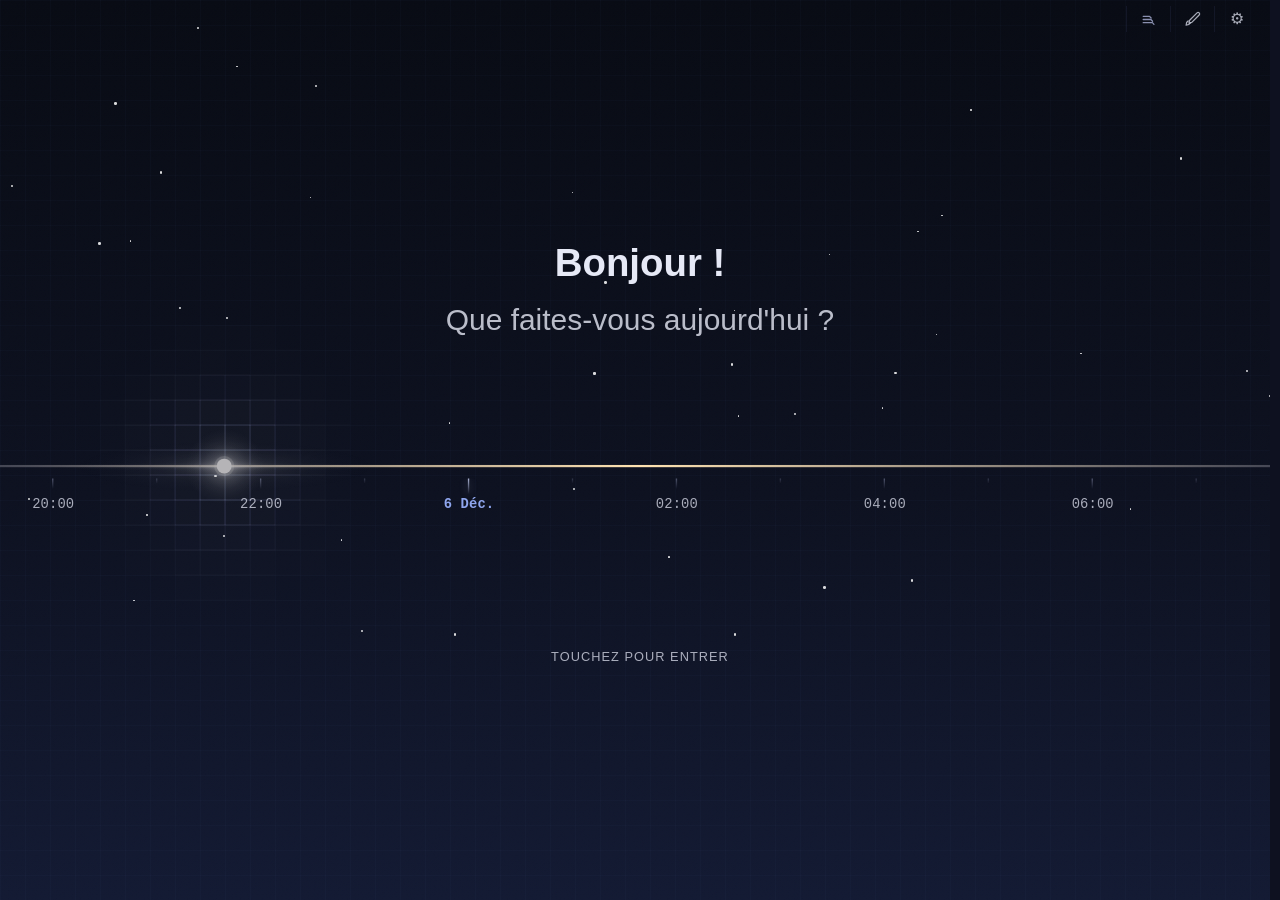
==== commit 16cbe12e: "amélioration des fonctionnalités de la toile, ajout d'un volet de navigation, fonctionnalité d'archi" ====
--- a/index.html
+++ b/index.html
@@ -12,7 +12,7 @@
   <title>Mes tâches</title>
   <!-- the version travels in the query: without it a browser may keep
        serving the stylesheet it already has, and the app looks unchanged -->
-  <link rel="stylesheet" href="./style.css?v=670">
+  <link rel="stylesheet" href="./style.css?v=731">
   <link rel="manifest" href="./manifest.webmanifest">
   <link rel="apple-touch-icon" href="./icons/icon-192.png">
   <!-- svg tab icon, png fallback for browsers that ignore it -->
@@ -176,6 +176,10 @@
 
         <!-- the week in view; the chevron unfolds the whole month in place -->
         <section class="zone day-row__cal">
+          <!-- Shortcuts mirrored from pinned canvas blocks. This rail is outside
+               the calendar's box model, so neither the ribbon nor the elements
+               already laid out around it move when pins appear. -->
+          <aside class="ecal-fold-pins" id="calFoldPins" hidden></aside>
           <!-- THE WORK ZONE — unfolded, the calendar covers the page, and the two
                bands it leaves on either side are the room this needs. They are
                laid over the row, never in it: the calendar keeps its own track
@@ -197,6 +201,21 @@
                 </button>
               </span>
             </div>
+            <!-- Stable entrances between the clock and today's changing flow.
+                 Four equal places set their scale; only the two useful ones are
+                 occupied for now, so the row remains open rather than crowded. -->
+            <nav class="cal-band-launchers" aria-label="Espaces du calendrier">
+              <button class="zone__action cal-band-launcher" id="calTaskCanvasBtn" type="button"
+                      data-i18n-aria="sheetCanvas" aria-label="Toile">
+                <span class="cal-band-launcher__mark" aria-hidden="true"></span>
+                <span class="cal-band-launcher__label" data-i18n="sheetCanvas">Toile</span>
+              </button>
+              <button class="zone__action cal-band-launcher" id="calInboxBtn" type="button"
+                      data-i18n-aria="calendarInboxAria" aria-label="Ouvrir l’Inbox">
+                <span class="cal-band-launcher__mark" aria-hidden="true"></span>
+                <span class="cal-band-launcher__label" data-i18n="calendarInbox">Inbox</span>
+              </button>
+            </nav>
             <!-- pins left on a container anywhere in the thinking space: a straight
                  line back to whichever journal, planner or board today needs -->
             <div class="calpins" id="calPinsBand" hidden></div>
@@ -211,9 +230,6 @@
                 <!-- every task at once, sorted by what can be done with it -->
                 <button class="zone__action" id="calKanbanBtn" type="button"
                         data-i18n-aria="kanbanTitle" aria-label="Kanban"></button>
-                <!-- the canvas of the task on show, or the one they all hang from -->
-                <button class="zone__action" id="calTaskCanvasBtn" type="button"
-                        data-i18n-aria="sheetCanvas" aria-label="Toile"></button>
               </div>
               <!-- where the line to write a task stands, under the head -->
               <div id="calAddSlot"></div>
@@ -221,22 +237,24 @@
             </div>
             <!-- Leisure keeps no task flow. This is a loose pocket: thoughts go
                  in without a date, a category or any obligation to become work. -->
-            <section class="idea-box" id="calIdeasBand" hidden>
-              <div class="zone__head idea-box__head">
-                <h2 class="zone__title" data-i18n="ideasTitle">Boîte à idées</h2>
-                <span class="zone__count" id="ideasCount"></span>
-              </div>
-              <form class="idea-box__form" id="ideaForm" data-field-panel>
-                <input class="idea-box__input" id="ideaInput" type="text" maxlength="240"
-                       autocomplete="off" data-i18n-placeholder="ideaPlaceholder"
-                       data-i18n-aria="ideaAddAria" placeholder="Déposer une idée…"
-                       aria-label="Ajouter une idée">
-                <button class="idea-box__add" type="submit" data-i18n-aria="ideaAddAria"
-                        aria-label="Ajouter une idée">+</button>
-              </form>
-              <p class="idea-box__empty" id="ideasEmpty" data-i18n="ideasEmpty">Laissez venir une première idée…</p>
-              <div class="idea-box__list" id="ideasList"></div>
-            </section>
+            <div id="calIdeasHome" hidden>
+              <section class="idea-box" id="calIdeasBand" hidden>
+                <div class="zone__head idea-box__head">
+                  <h2 class="zone__title" data-i18n="calendarInbox">Inbox</h2>
+                  <span class="zone__count" id="ideasCount"></span>
+                </div>
+                <form class="idea-box__form" id="ideaForm" data-field-panel>
+                  <input class="idea-box__input" id="ideaInput" type="text" maxlength="240"
+                         autocomplete="off" data-i18n-placeholder="ideaPlaceholder"
+                         data-i18n-aria="ideaAddAria" placeholder="Déposer une idée…"
+                         aria-label="Ajouter une idée">
+                  <button class="idea-box__add" type="submit" data-i18n-aria="ideaAddAria"
+                          aria-label="Ajouter une idée">+</button>
+                </form>
+                <p class="idea-box__empty" id="ideasEmpty" data-i18n="ideasEmpty">Laissez venir une première idée…</p>
+                <div class="idea-box__list" id="ideasList"></div>
+              </section>
+            </div>
           </aside>
           <aside class="ecal-band ecal-band--right" id="calBandRight" hidden>
             <div class="zone__head">
@@ -250,12 +268,19 @@
                   <g class="ico-orbit"><circle cx="19" cy="5" r="1"/><circle cx="4.5" cy="17.5" r="1"/><circle cx="20" cy="18" r="1"/></g>
                 </svg>
               </button>
-              <!-- the canvas of whatever is open, or the mother canvas: one way
-                   in for the whole band, beside the way to a new objective -->
-              <button class="zone__action" id="calCanvasBtn" type="button"
-                      data-i18n-aria="sheetCanvas" aria-label="Toile"></button>
             </div>
-            <ul class="list list--cards" id="calProjectsList"></ul>
+            <div class="cal-project-zones">
+              <section class="cal-project-zone cal-project-zone--active"
+                       id="calActiveProjectZone" data-project-zone="active" data-field-panel>
+                <ul class="list list--cards" id="calActiveProjectList"></ul>
+                <p class="cal-project-zone__empty" id="calActiveProjectEmpty"
+                   data-i18n="noActiveProject">Aucun projet actif</p>
+              </section>
+              <section class="cal-project-zone cal-project-zone--list"
+                       id="calProjectListZone" data-project-zone="list">
+                <ul class="list list--cards" id="calProjectsList"></ul>
+              </section>
+            </div>
           </aside>
           <div class="ecal" data-field-panel>
            <div class="ecal__flip">
@@ -585,7 +610,7 @@
                this folds them down to a ribbon and gives the page the width -->
           <button type="button" class="rail-fold" id="detailRail" hidden></button>
         </div>
-        <!-- REPLAN, SET ASIDE, DELETE — they used to come over the row on hover,
+        <!-- REPLAN, SET ASIDE, ARCHIVE, DELETE — they used to come over the row on hover,
              half-covering what they act on. They live at the foot of the open
              task instead, the way an objective's three do at the foot of its
              editor: nothing on the row, and one plain line down here. -->
@@ -601,6 +626,13 @@
           <button class="task-edit__action" id="taskEditAside" type="button">
             <span class="task-edit__action-icon" id="taskEditAsideIcon"></span>
             <span id="taskEditAsideLabel">Mettre de côté</span>
+          </button>
+          <button class="task-edit__action" id="taskEditArchive" type="button">
+            <svg viewBox="0 0 24 24" fill="none" stroke="currentColor" stroke-width="1.8"
+                 stroke-linecap="round" stroke-linejoin="round" aria-hidden="true">
+              <path d="M4 7h16v13H4zM3 4h18v3H3zM9 11h6"/>
+            </svg>
+            <span data-i18n="thinkingDeleteArchive">Archiver</span>
           </button>
           <button class="task-edit__action task-edit__action--danger" id="taskEditDelete" type="button">
             <svg viewBox="0 0 24 24" fill="none" stroke="currentColor" stroke-width="1.8"
@@ -1011,6 +1043,9 @@
       </header>
 
       <nav class="thinking-tools" data-i18n-aria="thinkingTools" aria-label="Outils de la toile">
+        <button id="thinkingInlineBack" class="thinking-tools__back" type="button" data-i18n-aria="thinkingCloseCanvas" aria-label="Replier dans la toile mère">
+          <svg viewBox="0 0 24 24" fill="none" stroke="currentColor" stroke-width="2.2" stroke-linecap="round" stroke-linejoin="round" aria-hidden="true"><polyline points="15 18 9 12 15 6"/></svg>
+        </button>
         <div class="thinking-tools__additions">
           <button id="thinkingToolSectionSwitch" class="thinking-tools__section-switch" type="button" data-thinking-tool-section="blocks" data-i18n-aria="thinkingSwitchTools" aria-label="Changer de catégorie d’outils">
             <span class="thinking-tools__section-label" data-i18n="thinkingBlocksLabel">Blocs</span>
@@ -1094,7 +1129,7 @@
         </div>
       </div>
       <div id="thinkingOrgList" class="thinking-orglist" hidden>
-        <button id="thinkingOrgListTab" class="thinking-orglist__tab" type="button" data-i18n-aria="thinkingOrgListTab" aria-label="Blocs organisation">
+        <button id="thinkingOrgListTab" class="thinking-orglist__tab" type="button" aria-expanded="false" data-i18n-aria="thinkingOrgListTab" aria-label="Blocs organisation">
           <svg viewBox="0 0 24 24" fill="none" stroke="currentColor" stroke-width="1.8" stroke-linecap="round" stroke-linejoin="round" aria-hidden="true"><circle cx="7" cy="7" r="3"/><circle cx="17" cy="17" r="3"/><path d="M9.1 8.9 14.9 15.1"/></svg>
         </button>
         <div class="thinking-orglist__panel">
@@ -1239,10 +1274,40 @@
     </div>
   </div>
 
+  <!-- Destructive canvas actions stay inside the app instead of borrowing the
+       browser's visually unrelated confirmation window. -->
+  <div id="thinkingDeleteConfirm" class="thinking-confirm" role="dialog"
+       aria-modal="true" aria-labelledby="thinkingDeleteConfirmTitle"
+       aria-describedby="thinkingDeleteConfirmMessage" hidden>
+    <div class="thinking-confirm__backdrop" data-thinking-delete-cancel></div>
+    <section class="thinking-confirm__card">
+      <div class="thinking-confirm__head">
+        <span class="thinking-confirm__icon" aria-hidden="true">
+          <svg viewBox="0 0 24 24">
+            <path d="M4 7h16M9 7V4h6v3m-9 0 1 13h10l1-13M10 11v5m4-5v5"/>
+          </svg>
+        </span>
+        <h2 id="thinkingDeleteConfirmTitle" class="thinking-confirm__title"
+            data-i18n="thinkingDeleteConfirmTitle">Confirmer la suppression</h2>
+      </div>
+      <p id="thinkingDeleteConfirmMessage" class="thinking-confirm__message"></p>
+      <div class="thinking-confirm__actions">
+        <button id="thinkingDeleteCancel" class="thinking-confirm__cancel" type="button"
+                data-i18n="thinkingCancel">Annuler</button>
+        <button id="thinkingDeleteArchive" class="thinking-confirm__archive" type="button"
+                data-i18n="thinkingDeleteArchive" hidden>Archiver</button>
+        <button id="thinkingDeleteAccept" class="thinking-confirm__accept" type="button"
+                data-i18n="thinkingDeleteConfirmAction">Supprimer</button>
+      </div>
+    </section>
+  </div>
+
   <!-- transient message (deletion undo, backup feedback) -->
   <div id="toast" class="toast" hidden>
     <span id="toastMsg" class="toast__msg"></span>
     <button id="toastAction" class="toast__action" type="button" hidden></button>
+    <button id="toastSecondary" class="toast__action toast__action--secondary"
+            type="button" hidden></button>
   </div>
 
   <!-- app-drawn cursor. Every shape ships in the markup; data-shape picks the
@@ -1267,6 +1332,6 @@
     </span>
   </div>
 
-  <script src="./app.js?v=670"></script>
+  <script src="./app.js?v=731"></script>
 </body>
 </html>
--- a/style.css
+++ b/style.css
@@ -2093,6 +2093,11 @@
   font-weight: 700;
   cursor: pointer;
   padding: 2px 4px;
+  white-space: nowrap;
+}
+.toast__action--secondary {
+  color: color-mix(in srgb, var(--accent) 68%, var(--bg));
+  font-weight: 620;
 }
 
 /* a zone is not a container: just content on the page, spaced by emptiness */
@@ -2460,6 +2465,41 @@
   border-color: color-mix(in srgb, var(--danger) 62%, var(--border));
   background: color-mix(in srgb, var(--surface) 88%, var(--danger) 12%);
 }
+/* A calendar project is cloned outside `.ecal-band` while carried. Its ghost has
+   its own compact identity row, so losing the band's multi-line layout cannot
+   collapse the title between the icon, sheet capsules and importance bars. */
+.task-drag-ghost.item--project > .project-tab,
+.task-drag-ghost.item--project:hover > .project-tab {
+  display: flex;
+  flex-wrap: nowrap;
+  align-items: center;
+  gap: 10px;
+  width: 100%;
+  min-width: 0;
+  padding: 12px 14px;
+  border: 0;
+  border-radius: inherit;
+  background: none;
+  box-shadow: none;
+  backdrop-filter: none;
+  transform: none;
+}
+.task-drag-ghost.item--project .item__ico {
+  width: 34px;
+  height: 34px;
+}
+.task-drag-ghost.item--project .item__ico svg { width: 21px; height: 21px; }
+.task-drag-ghost.item--project .item__text {
+  flex: 1 1 auto;
+  min-width: 0;
+  line-height: 1.35;
+  word-break: normal;
+  overflow-wrap: anywhere;
+}
+.task-drag-ghost.item--project .project-importance {
+  flex: 0 0 auto;
+  margin-left: auto;
+}
 /* COMPLETION — a small rounded box whose tick is stroked, not typed. Kept
    light: a quiet outline until it matters, filled only once it is done. */
 .item__check {
@@ -3316,6 +3356,121 @@
   line-height: 1;
   color: var(--muted);
   cursor: pointer;
+}
+
+/* CANVAS DELETE CONFIRMATION — the browser's native alert is deliberately not
+   used: this compact translucent sheet belongs to the same visual world as the
+   canvas and leaves the work beneath it legible. */
+.thinking-confirm {
+  position: fixed;
+  inset: 0;
+  z-index: 180;
+  display: grid;
+  place-items: center;
+  padding: 20px;
+}
+.thinking-confirm[hidden] { display: none; }
+.thinking-confirm__backdrop {
+  position: absolute;
+  inset: 0;
+  background: color-mix(in srgb, #05060e 36%, transparent);
+  backdrop-filter: blur(5px);
+  animation: fade .18s ease both;
+}
+.thinking-confirm__card {
+  position: relative;
+  width: min(420px, 100%);
+  padding: 20px;
+  border: 1px solid color-mix(in srgb, var(--danger) 22%, var(--border));
+  border-radius: 18px;
+  color: var(--text);
+  background: color-mix(in srgb, var(--surface-solid) 91%, transparent);
+  box-shadow: 0 24px 70px color-mix(in srgb, #000 34%, transparent),
+    inset 0 1px 0 color-mix(in srgb, #fff 7%, transparent);
+  backdrop-filter: blur(20px) saturate(115%);
+  animation: fadeUp .22s ease both;
+}
+.thinking-confirm__head {
+  display: flex;
+  align-items: center;
+  gap: 11px;
+}
+.thinking-confirm__icon {
+  flex: 0 0 auto;
+  display: grid;
+  place-items: center;
+  width: 34px;
+  height: 34px;
+  border-radius: 10px;
+  color: var(--danger);
+  background: color-mix(in srgb, var(--danger) 10%, transparent);
+  box-shadow: 0 0 18px color-mix(in srgb, var(--danger) 12%, transparent);
+}
+.thinking-confirm__icon svg {
+  width: 18px;
+  height: 18px;
+  fill: none;
+  stroke: currentColor;
+  stroke-width: 1.65;
+  stroke-linecap: round;
+  stroke-linejoin: round;
+}
+.thinking-confirm__title {
+  margin: 0;
+  font-size: 1rem;
+  font-weight: 650;
+}
+.thinking-confirm__message {
+  margin: 15px 0 20px;
+  color: color-mix(in srgb, var(--text) 78%, var(--muted));
+  font-size: .88rem;
+  line-height: 1.55;
+}
+.thinking-confirm__actions {
+  display: flex;
+  justify-content: flex-end;
+  gap: 9px;
+}
+.thinking-confirm__actions button {
+  min-width: 92px;
+  min-height: 38px;
+  padding: 8px 15px;
+  border: 1px solid var(--border);
+  border-radius: 12px;
+  color: var(--text);
+  background: color-mix(in srgb, var(--surface-solid) 64%, transparent);
+  cursor: pointer;
+}
+.thinking-confirm__actions button:hover,
+.thinking-confirm__actions button:focus-visible {
+  border-color: color-mix(in srgb, var(--accent) 48%, var(--border));
+  outline: none;
+}
+.thinking-confirm__actions .thinking-confirm__archive {
+  color: color-mix(in srgb, var(--accent) 78%, var(--text));
+  border-color: color-mix(in srgb, var(--accent) 34%, var(--border));
+  background: color-mix(in srgb, var(--accent) 10%, var(--surface-solid));
+}
+.thinking-confirm__actions .thinking-confirm__archive:hover,
+.thinking-confirm__actions .thinking-confirm__archive:focus-visible {
+  border-color: color-mix(in srgb, var(--accent) 68%, var(--border));
+  box-shadow: 0 0 18px color-mix(in srgb, var(--accent) 12%, transparent);
+}
+.thinking-confirm__actions .thinking-confirm__accept {
+  color: color-mix(in srgb, var(--danger) 78%, var(--text));
+  border-color: color-mix(in srgb, var(--danger) 34%, var(--border));
+  background: color-mix(in srgb, var(--danger) 11%, var(--surface-solid));
+}
+.thinking-confirm__actions .thinking-confirm__accept:hover,
+.thinking-confirm__actions .thinking-confirm__accept:focus-visible {
+  border-color: color-mix(in srgb, var(--danger) 70%, var(--border));
+  box-shadow: 0 0 18px color-mix(in srgb, var(--danger) 12%, transparent);
+}
+
+@media (max-width: 480px) {
+  .thinking-confirm { align-items: end; padding: 14px; }
+  .thinking-confirm__card { padding: 18px; border-radius: 17px; }
+  .thinking-confirm__actions button { flex: 1 1 0; min-width: 0; }
 }
 
 /* settings tabs */
@@ -3960,6 +4115,64 @@
 .ecal__verso .detail__pin svg { width: 17px; height: 17px; }
 .ecal__verso .detail__icon { width: 30px; height: 30px; border-radius: 9px; }
 .ecal__verso .detail__icon svg { width: 18px; height: 18px; }
+
+/* A project capsule opens its page on the calendar itself. The header preserves
+   the object's identity while the carried note or journal uses all remaining
+   room; no second card is drawn on the calendar's back. */
+.ecal__verso.is-project-sheet {
+  overflow: hidden;
+  padding: 2px;
+}
+.project-card-sheet {
+  display: flex;
+  flex-direction: column;
+  height: 100%;
+  min-height: 0;
+}
+.project-card-sheet__head {
+  flex: 0 0 auto;
+  display: flex;
+  align-items: center;
+  gap: 10px;
+  min-height: 42px;
+  padding: 2px 6px 10px;
+  border-bottom: 1px solid color-mix(in srgb, var(--c-line) 34%, transparent);
+}
+.project-card-sheet__icon {
+  display: grid;
+  place-items: center;
+  width: 30px;
+  height: 30px;
+  color: var(--accent);
+}
+.project-card-sheet__icon svg { width: 19px; height: 19px; }
+.project-card-sheet__name {
+  min-width: 0;
+  overflow: hidden;
+  text-overflow: ellipsis;
+  white-space: nowrap;
+}
+.project-card-sheet__kind {
+  margin-left: auto;
+  color: var(--muted);
+  font-size: .76rem;
+}
+.project-card-sheet__body {
+  flex: 1 1 auto;
+  min-height: 0;
+  display: flex;
+  flex-direction: column;
+  padding: 14px 6px 4px;
+}
+.project-card-sheet__body > .detail__label { flex: 0 0 auto; }
+.project-card-sheet__body .thinking-document-sheet--panel,
+.project-card-sheet__body .sheet-journal,
+.project-card-sheet__body .sheet-inbox {
+  flex: 1 1 auto;
+  min-height: 0;
+}
+.project-card-sheet__body .sheet-journal,
+.project-card-sheet__body .sheet-inbox { overflow-y: auto; }
 /* The reply of the canvas, turned the other way: it carries forward, not back.
    Once something has been carried forward it turns round again and takes the
    accent — the same button, now the way home. */
@@ -4469,16 +4682,21 @@
 .project-edit__actions,
 .task-edit__actions {
   display: grid;
-  grid-template-columns: repeat(3, minmax(0, 1fr));
   gap: 8px;
   margin: 20px 0 0;
 }
+.project-edit__actions { grid-template-columns: repeat(3, minmax(0, 1fr)); }
+.task-edit__actions { grid-template-columns: repeat(4, minmax(0, 1fr)); }
 /* under everything the task carries, separated from it by a rule rather than by
    distance: the panel has little enough room as it is */
 .task-edit__actions {
   margin-top: 16px;
   padding-top: 14px;
   border-top: 1px solid color-mix(in srgb, var(--c-line) 30%, transparent);
+}
+.goal-inline__actions {
+  grid-template-columns: repeat(3, minmax(0, 1fr));
+  margin: 0 22px 20px;
 }
 .project-edit__actions[hidden],
 .task-edit__actions[hidden] { display: none; }
@@ -4524,6 +4742,12 @@
   border-color: color-mix(in srgb, var(--danger) 58%, transparent);
   background: color-mix(in srgb, var(--danger) 9%, transparent);
   color: var(--danger);
+}
+@media (max-width: 620px) {
+  .task-edit__actions:not(.goal-inline__actions) {
+    grid-template-columns: repeat(2, minmax(0, 1fr));
+  }
+  .goal-inline__actions { margin-inline: 16px; }
 }
 .modal__card.sleep { max-width: 410px; }
 .sleep-simple { display: flex; flex-direction: column; gap: 22px; }
@@ -8055,6 +8279,25 @@
   backdrop-filter: blur(14px) saturate(120%);
   overflow: hidden;
 }
+.thinking-tools__back {
+  flex: 0 0 auto;
+  width: 30px;
+  height: 34px;
+  display: none;
+  place-items: center;
+  border: 0;
+  border-right: 1px solid color-mix(in srgb, var(--c-line) 32%, transparent);
+  border-radius: 0;
+  padding: 0 7px 0 0;
+  background: none;
+  color: var(--muted);
+  cursor: pointer;
+  transition: color .16s ease, opacity .16s ease;
+}
+.thinking-tools__back svg { width: 17px; height: 17px; }
+.thinking-tools__back:hover,
+.thinking-tools__back:focus-visible { color: var(--accent); outline: none; }
+.thinking-tools__back:disabled { opacity: .22; pointer-events: none; }
 .thinking-tools__additions {
   flex: 1 1 auto;
   min-width: 0;
@@ -8261,6 +8504,13 @@
   box-shadow: 0 12px 30px -8px color-mix(in srgb, #000 calc(var(--c-shade) * 105%), transparent);
   pointer-events: none;
   opacity: .94;
+}
+.thinking-tool-drag.is-orglist-target {
+  border-color: var(--accent);
+  background: color-mix(in srgb, var(--accent) 18%, var(--surface-solid));
+  box-shadow:
+    0 0 0 2px color-mix(in srgb, var(--accent) 28%, transparent),
+    0 12px 30px -8px color-mix(in srgb, #000 calc(var(--c-shade) * 105%), transparent);
 }
 /* The three container tools used to opt out of the pill: square corners, a 2px
    rim, and the document wore a hard bar down its left side — the very shape the
@@ -8429,119 +8679,457 @@
   font-weight: 700;
   cursor: pointer;
 }
-/* THE ORGANISATION LIST — a mini folder that belongs to a single bloc
-   organisation (never one itself), holding the other blocs organisation it
-   has taken in: a tab pulled out from the board's right edge, unfolding a
-   rail of icons only — the name shows on hover, the way a dossier's tools
-   show theirs. */
+/* THE ORGANISATION LIST — this used to unfold as a rail of identical glyphs.
+   A canvas containing three unnamed notepads therefore showed three copies of
+   the same square and no way to tell which was which. It now reads as a narrow
+   index: the glyph tells the kind, the line tells the place, and unnamed twins
+   are numbered in their own family. */
 .thinking-orglist {
+  --thinking-orglist-width: min(198px, calc(100% - 42px));
   position: absolute;
   z-index: 22;
-  top: 50%;
+  top: 0;
   right: 0;
-  transform: translateY(-50%);
-  display: flex;
-  flex-direction: row-reverse;
-  align-items: flex-start;
+  bottom: 0;
+  width: var(--thinking-orglist-width);
+  transform: translateX(100%);
+  pointer-events: none;
+  transition: transform .26s cubic-bezier(.22, .8, .25, 1);
 }
 .thinking-orglist[hidden] { display: none; }
+.thinking-orglist.is-open,
+.thinking-orglist.is-drag-open { transform: translateX(0); }
 .thinking-orglist__tab {
+  position: absolute;
+  z-index: 3;
+  top: 16px;
+  left: -28px;
   pointer-events: auto;
-  flex: 0 0 auto;
-  width: 22px;
-  height: 60px;
+  width: 29px;
+  height: 58px;
   display: grid;
   place-items: center;
   padding: 0;
   border: 1px solid color-mix(in srgb, var(--c-line) 34%, transparent);
   border-right: 0;
   border-radius: 10px 0 0 10px;
-  background: color-mix(in srgb, var(--surface-solid) 82%, transparent);
+  background: color-mix(in srgb, var(--surface-solid) 88%, transparent);
   backdrop-filter: blur(14px) saturate(120%);
   color: var(--muted);
-  cursor: grab;
+  box-shadow: -8px 8px 22px -14px color-mix(in srgb, #000 calc(var(--c-shade) * 95%), transparent);
+  cursor: pointer;
   touch-action: none;
-  transition: color .2s ease, border-color .2s ease;
+  transition: color .2s ease, border-color .2s ease, background .2s ease;
 }
 .thinking-orglist__tab svg { width: 19px; height: 19px; }
 .thinking-orglist__tab:hover,
-.thinking-orglist__tab:focus-visible { color: var(--accent); border-color: var(--accent); }
+.thinking-orglist__tab:focus-visible,
+.thinking-orglist.is-open .thinking-orglist__tab {
+  color: var(--accent);
+  border-color: color-mix(in srgb, var(--accent) 48%, transparent);
+}
 .thinking-orglist.is-drop-target .thinking-orglist__tab {
   color: var(--accent);
   border-color: var(--accent);
   box-shadow: 0 0 0 2px color-mix(in srgb, var(--accent) 30%, transparent);
 }
 .thinking-orglist__panel {
-  max-width: 0;
-  opacity: 0;
+  position: absolute;
+  inset: 0;
   overflow: hidden;
   border: 1px solid color-mix(in srgb, var(--c-line) 34%, transparent);
-  border-radius: 10px;
-  background: color-mix(in srgb, var(--surface-solid) 92%, transparent);
-  backdrop-filter: blur(14px) saturate(120%);
-  box-shadow: 0 12px 30px -14px color-mix(in srgb, #000 calc(var(--c-shade) * 95%), transparent);
-  transition: max-width .22s cubic-bezier(.22, .8, .25, 1), opacity .18s ease;
-}
-.thinking-orglist.is-open .thinking-orglist__panel,
-.thinking-orglist.is-drag-open .thinking-orglist__panel {
-  max-width: 60px;
-  opacity: 1;
+  border-right: 0;
+  border-radius: 16px 0 0 16px;
+  background: color-mix(in srgb, var(--surface-solid) 88%, transparent);
+  backdrop-filter: blur(16px) saturate(112%);
+  box-shadow: -16px 0 34px -22px color-mix(in srgb, #000 calc(var(--c-shade) * 110%), transparent);
+  pointer-events: auto;
+  transition: border-color .16s ease, background .16s ease, box-shadow .16s ease;
+}
+.thinking-orglist.is-drop-target .thinking-orglist__panel {
+  border-color: color-mix(in srgb, var(--accent) 66%, transparent);
+  background: color-mix(in srgb, var(--accent) 8%, var(--surface-solid));
+  box-shadow:
+    inset 0 0 0 1px color-mix(in srgb, var(--accent) 20%, transparent),
+    -16px 0 34px -22px color-mix(in srgb, #000 calc(var(--c-shade) * 110%), transparent);
 }
 .thinking-orglist__rows {
+  box-sizing: border-box;
   display: flex;
   flex-direction: column;
+  align-items: stretch;
+  gap: 5px;
+  padding: 8px;
+  width: 186px;
+  max-height: min(62vh, 480px);
+  overflow-y: auto;
+}
+#thinkingOrgList .thinking-orglist__rows {
+  width: 100%;
+  height: 100%;
+  max-height: none;
+  padding: 8px 8px max(18px, env(safe-area-inset-bottom));
+  scrollbar-gutter: stable;
+}
+.thinking-orglist__navigation {
+  position: sticky;
+  z-index: 3;
+  top: 0;
+  min-width: 0;
+  display: grid;
+  grid-template-columns: 27px minmax(0, 1fr);
   align-items: center;
-  gap: 4px;
-  padding: 8px;
-  width: 50px;
-  max-height: 50vh;
-  overflow-y: auto;
-}
-.thinking-orglist__row {
-  flex: 0 0 auto;
-  width: 34px;
-  height: 34px;
+  gap: 6px;
+  margin-bottom: 2px;
+  padding: 2px 3px 7px;
+  border-bottom: 1px solid color-mix(in srgb, var(--c-line) 24%, transparent);
+  background: color-mix(in srgb, var(--surface-solid) 86%, transparent);
+  backdrop-filter: blur(12px);
+}
+.thinking-orglist__navigation--root {
+  grid-template-columns: minmax(0, 1fr);
+  min-height: 36px;
+  padding-left: 9px;
+}
+.thinking-orglist__back {
+  width: 27px;
+  height: 27px;
   display: grid;
   place-items: center;
   border: 0;
-  border-radius: 9px;
+  border-radius: 8px;
   padding: 0;
-  background: color-mix(in srgb, var(--block-color) 20%, transparent);
-  color: var(--block-color);
+  background: transparent;
+  color: var(--muted);
   cursor: pointer;
-  transition: background .16s ease, transform .16s ease;
-}
-.thinking-orglist__row:hover { background: color-mix(in srgb, var(--block-color) 40%, transparent); }
+}
+.thinking-orglist__back:hover {
+  background: color-mix(in srgb, var(--c-imp-5) 10%, transparent);
+  color: var(--c-imp-5);
+}
+.thinking-orglist__back svg { width: 15px; height: 15px; }
+.thinking-orglist__folder-name {
+  min-width: 0;
+  display: flex;
+  align-items: center;
+  gap: 3px;
+  overflow: hidden;
+  color: var(--text);
+  font-size: .73rem;
+  font-weight: 680;
+  white-space: nowrap;
+}
+.thinking-orglist__folder-crumb {
+  min-width: 0;
+  max-width: 68px;
+  overflow: hidden;
+  border: 0;
+  padding: 0;
+  background: none;
+  color: var(--muted);
+  font: inherit;
+  font-weight: 580;
+  text-overflow: ellipsis;
+  white-space: nowrap;
+  cursor: pointer;
+}
+.thinking-orglist__folder-crumb:hover { color: var(--accent); }
+.thinking-orglist__folder-crumb.is-current {
+  flex: 1 1 auto;
+  max-width: none;
+  color: var(--text);
+  font-weight: 680;
+  cursor: default;
+}
+.thinking-orglist__folder-separator {
+  flex: 0 0 auto;
+  color: color-mix(in srgb, var(--muted) 46%, transparent);
+  font-weight: 400;
+}
+.thinking-orglist__row {
+  position: relative;
+  flex: 0 0 auto;
+  width: 100%;
+  min-width: 0;
+  min-height: 45px;
+  display: grid;
+  grid-template-columns: 31px minmax(0, 1fr);
+  align-items: center;
+  gap: 9px;
+  border: 1px solid color-mix(in srgb, var(--block-color) 13%, transparent);
+  border-radius: 11px;
+  padding: 6px 9px 6px 6px;
+  background: color-mix(in srgb, var(--block-color) 8%, transparent);
+  color: var(--text);
+  text-align: left;
+  cursor: pointer;
+  transition: background .16s ease, border-color .16s ease, transform .16s ease;
+}
+.thinking-orglist__row.has-delete { padding-right: 30px; }
+.thinking-orglist__row.has-restore { padding-right: 54px; }
+.thinking-orglist__row:hover {
+  border-color: color-mix(in srgb, var(--block-color) 38%, transparent);
+  background: color-mix(in srgb, var(--block-color) 16%, transparent);
+  transform: translateX(-2px);
+}
+.thinking-orglist__row.is-drop-target {
+  border-color: color-mix(in srgb, var(--block-color) 78%, transparent);
+  background: color-mix(in srgb, var(--block-color) 23%, transparent);
+  box-shadow: 0 0 0 3px color-mix(in srgb, var(--block-color) 17%, transparent);
+  transform: translateX(-2px);
+}
+.thinking-orglist__delete {
+  position: absolute;
+  z-index: 4;
+  top: 50%;
+  right: 5px;
+  width: 22px;
+  height: 22px;
+  display: grid;
+  place-items: center;
+  border: 0;
+  border-radius: 7px;
+  padding: 0;
+  background: transparent;
+  color: color-mix(in srgb, var(--muted) 72%, transparent);
+  opacity: 0;
+  transform: translateY(-50%) scale(.86);
+  cursor: pointer;
+  pointer-events: none;
+  transition: opacity .14s ease, color .14s ease, background .14s ease, transform .14s ease;
+}
+.thinking-orglist__delete svg { width: 13px; height: 13px; }
+.thinking-orglist__restore {
+  position: absolute;
+  z-index: 4;
+  top: 50%;
+  right: 28px;
+  width: 22px;
+  height: 22px;
+  display: grid;
+  place-items: center;
+  border: 0;
+  border-radius: 7px;
+  padding: 0;
+  background: transparent;
+  color: color-mix(in srgb, var(--accent) 72%, var(--muted));
+  opacity: 0;
+  transform: translateY(-50%) scale(.86);
+  cursor: pointer;
+  pointer-events: none;
+  transition: opacity .14s ease, color .14s ease, background .14s ease, transform .14s ease;
+}
+.thinking-orglist__restore svg { width: 13px; height: 13px; }
+.thinking-orglist__row:hover .thinking-orglist__delete,
+.thinking-orglist__row:focus-within .thinking-orglist__delete,
+.thinking-orglist__row:hover .thinking-orglist__restore,
+.thinking-orglist__row:focus-within .thinking-orglist__restore {
+  opacity: 1;
+  transform: translateY(-50%) scale(1);
+  pointer-events: auto;
+}
+.thinking-orglist__delete:hover,
+.thinking-orglist__delete:focus-visible {
+  background: color-mix(in srgb, var(--danger) 12%, transparent);
+  color: color-mix(in srgb, var(--danger) 72%, var(--text));
+  outline: none;
+}
+.thinking-orglist__restore:hover,
+.thinking-orglist__restore:focus-visible {
+  background: color-mix(in srgb, var(--accent) 12%, transparent);
+  color: var(--accent);
+  outline: none;
+}
+.thinking-orglist__row:is(.is-dragging, .is-detaching) .thinking-orglist__delete {
+  opacity: 0;
+}
+.thinking-orglist__row:is(.is-dragging, .is-detaching) .thinking-orglist__restore {
+  opacity: 0;
+}
 .thinking-orglist__row.is-dragging { opacity: .5; }
 /* pulled out of the rail, it follows the pointer like any other detached
    nested card — armThinkingDrag positions it with inline left/top */
 .thinking-orglist__row.is-detaching {
   position: fixed;
   z-index: 100;
+  width: 170px;
   margin: 0;
   pointer-events: none;
   box-shadow: var(--thinking-lift);
 }
-.thinking-orglist__row svg { width: 16px; height: 16px; }
+.thinking-orglist__mark {
+  width: 31px;
+  height: 31px;
+  display: grid;
+  place-items: center;
+  border-radius: 9px;
+  background: color-mix(in srgb, var(--block-color) 18%, transparent);
+  color: var(--block-color);
+}
+.thinking-orglist__mark svg { width: 16px; height: 16px; }
+.thinking-archived-project-icon {
+  position: relative;
+  width: 100%;
+  height: 100%;
+  display: block;
+}
+.thinking-archived-project-icon__folder,
+.thinking-archived-project-icon__goal {
+  position: absolute;
+  display: grid;
+  place-items: center;
+}
+.thinking-archived-project-icon__folder {
+  inset: 0;
+  color: color-mix(in srgb, var(--block-color) 54%, var(--muted));
+}
+.thinking-archived-project-icon__goal {
+  z-index: 1;
+  left: 50%;
+  top: 55%;
+  width: 48%;
+  height: 48%;
+  /* A tinted ink rather than the project's pale light or a foreign black: the
+     mark stays related to the theme while separating gently from the folder. */
+  color: color-mix(in oklab, var(--block-color) 38%, var(--c-bg));
+  opacity: .9;
+  filter: drop-shadow(0 0 .6px color-mix(in srgb, var(--surface-solid) 34%, transparent));
+  transform: translate(-50%, -50%);
+}
+.thinking-archived-project-icon__folder > svg,
+.thinking-archived-project-icon__goal > svg {
+  width: 100% !important;
+  height: 100% !important;
+}
+.thinking-archived-project-icon__goal > svg { stroke-width: 1.9px; }
+:is([data-theme="light"], [data-theme="sakura"], [data-theme="forest"],
+    [data-theme="dawn"], [data-theme="day"])
+  .thinking-archived-project-icon__goal {
+  color: color-mix(in oklab, var(--block-color) 38%, var(--c-text));
+  filter: drop-shadow(0 0 .6px color-mix(in srgb, #fff 38%, transparent));
+}
+.thinking-orglist__row.is-archived-project .thinking-orglist__mark,
+.thinking-folder__row.is-archived-project .thinking-folder__mark {
+  background: color-mix(in srgb, var(--block-color) 10%, transparent);
+  box-shadow: inset 0 0 0 1px color-mix(in srgb, var(--block-color) 20%, transparent);
+}
+/* The synchronized canvas is the constellation itself inside the project
+   folder. Its personal mark stays airy and gains a little light while its
+   existing celestial drawing animation runs under the pointer. */
+.thinking-orglist__row.is-constellation-canvas .thinking-orglist__mark {
+  background: color-mix(in srgb, var(--accent) 8%, transparent);
+  color: color-mix(in srgb, var(--accent) 78%, var(--text));
+  box-shadow: inset 0 0 0 1px color-mix(in srgb, var(--accent) 18%, transparent);
+  transition: color .16s ease, background .16s ease, filter .16s ease;
+}
+.thinking-orglist__row.is-constellation-canvas .thinking-orglist__mark:hover {
+  background: color-mix(in srgb, var(--accent) 14%, transparent);
+  color: var(--accent);
+  filter: drop-shadow(0 0 6px color-mix(in srgb, var(--accent) 42%, transparent));
+}
+.thinking-orglist__row.is-project-folder .thinking-orglist__mark,
+.thinking-folder__row.is-project-folder .thinking-folder__mark {
+  background: color-mix(in srgb, var(--imp-ink, var(--accent)) 9%, transparent);
+  color: var(--imp-ink, var(--accent));
+  box-shadow: inset 0 0 0 1px color-mix(in srgb,
+    var(--imp-ink, var(--accent)) 18%, transparent);
+  filter: drop-shadow(0 0 4px color-mix(in srgb,
+    var(--imp-ink, var(--accent)) var(--importance-glow, 12%), transparent));
+}
+.thinking-orglist__row.is-project-folder .thinking-orglist__mark svg,
+.thinking-folder__row.is-project-folder .thinking-folder__mark svg,
+.thinking-block--folder.is-project-folder .thinking-block__icon svg {
+  opacity: var(--importance-icon-light, .36);
+  transition: opacity .16s ease;
+}
+.thinking-orglist__row.is-project-folder .thinking-orglist__mark:hover,
+.thinking-folder__row.is-project-folder .thinking-folder__mark:hover {
+  background: color-mix(in srgb, var(--imp-ink, var(--accent)) 15%, transparent);
+  filter: drop-shadow(0 0 7px color-mix(in srgb,
+    var(--imp-ink, var(--accent)) var(--importance-glow-wide, 18%), transparent));
+}
+/* The two pages inherited from a task/project reuse the sheet-strip marks, so
+   they cannot be mistaken for freely created notepads or logbooks. */
+.thinking-orglist__row.is-sheet-companion .thinking-orglist__mark {
+  background: color-mix(in srgb, var(--block-color) 9%, transparent);
+  box-shadow: inset 0 0 0 1px color-mix(in srgb, var(--block-color) 18%, transparent);
+}
+.thinking-orglist__row.is-protected-entry { padding-right: 22px; }
+.thinking-orglist__pin {
+  position: absolute;
+  z-index: 2;
+  top: -5px;
+  right: 5px;
+  width: 14px;
+  height: 18px;
+  color: color-mix(in srgb, var(--danger) 58%, #d1121a);
+  transform: rotate(21deg);
+  transform-origin: 50% 100%;
+  pointer-events: none;
+  filter: drop-shadow(-1px 2px 1px color-mix(in srgb, #000 calc(var(--c-shade) * 52%), transparent));
+}
+.thinking-orglist__pin svg { width: 100%; height: 100%; display: block; }
+.thinking-orglist__pin svg > path:first-child {
+  color: color-mix(in srgb, var(--danger) 66%, #000);
+}
+.thinking-orglist__copy {
+  min-width: 0;
+  display: flex;
+  flex-direction: column;
+  gap: 1px;
+}
+.thinking-orglist__name,
+.thinking-orglist__kind {
+  overflow: hidden;
+  text-overflow: ellipsis;
+  white-space: nowrap;
+}
+.thinking-orglist__name {
+  color: var(--text);
+  font-size: .76rem;
+  font-weight: 660;
+  line-height: 1.2;
+}
+.thinking-orglist__kind {
+  color: var(--muted);
+  font-size: .64rem;
+  line-height: 1.15;
+}
 .thinking-orglist__add {
   flex: 0 0 auto;
   display: flex;
   flex-direction: column;
+  align-items: stretch;
+  gap: 5px;
+  padding-top: 7px;
+  border-top: 1px solid color-mix(in srgb, var(--c-line) 20%, transparent);
+}
+.thinking-orglist__add-open {
+  width: 100%;
+  min-height: 40px;
+  display: grid;
+  grid-template-columns: 29px minmax(0, 1fr);
   align-items: center;
-  gap: 4px;
-}
-.thinking-orglist__add-open {
-  width: 34px;
-  height: 34px;
+  gap: 9px;
   border: 1px dashed color-mix(in srgb, var(--muted) 38%, transparent);
-  border-radius: 9px;
+  border-radius: 11px;
+  padding: 5px 9px 5px 6px;
   background: none;
   color: color-mix(in srgb, var(--muted) 80%, transparent);
   font: inherit;
-  font-size: 1.1rem;
-  line-height: 1;
+  font-size: .7rem;
+  line-height: 1.15;
+  text-align: left;
   cursor: pointer;
   transition: border-color .16s ease, color .16s ease, background .16s ease;
+}
+.thinking-orglist__add-mark {
+  width: 29px;
+  height: 29px;
+  display: grid;
+  place-items: center;
+  font-size: 1.05rem;
+  line-height: 1;
 }
 .thinking-orglist__add-open:hover {
   border-color: color-mix(in srgb, var(--accent) 55%, transparent);
@@ -8549,32 +9137,38 @@
   color: var(--accent);
 }
 .thinking-orglist__add.is-open .thinking-orglist__add-open { display: none; }
-/* the choices grow inline, in the same scrollable rail as the icons — a
-   flyout would have been clipped by the panel's own fold-up overflow */
+/* The four organization choices replace the add row as one compact shelf. */
 .thinking-orglist__add-choices {
   display: none;
-  flex-direction: column;
-  gap: 4px;
+  flex-direction: row;
+  justify-content: space-between;
+  gap: 3px;
 }
 .thinking-orglist__add.is-open .thinking-orglist__add-choices { display: flex; }
 .thinking-orglist__add-choice {
-  width: 30px;
-  height: 30px;
+  box-sizing: border-box;
+  flex: 0 0 auto;
+  width: 31px;
+  height: 34px;
   display: grid;
   place-items: center;
-  border: 0;
-  border-radius: 50%;
-  padding: 0;
-  background: color-mix(in srgb, var(--block-color) 26%, transparent);
+  border: 1px solid transparent;
+  border-radius: 10px;
+  padding: 1px;
+  background: color-mix(in srgb, var(--block-color) 8%, transparent);
   color: var(--block-color);
   cursor: pointer;
-  transition: background .16s ease, transform .16s ease;
-}
-.thinking-orglist__add-choice svg { width: 15px; height: 15px; }
+  transition: background .16s ease, border-color .16s ease;
+}
+.thinking-orglist__add-choice .thinking-orglist__mark {
+  width: 27px;
+  height: 27px;
+  border-radius: 8px;
+}
+.thinking-orglist__add-choice-label { display: none; }
 .thinking-orglist__add-choice:hover {
-  background: color-mix(in srgb, var(--block-color) 86%, transparent);
-  color: var(--surface-solid);
-  transform: scale(1.06);
+  border-color: color-mix(in srgb, var(--block-color) 34%, transparent);
+  background: color-mix(in srgb, var(--block-color) 17%, transparent);
 }
 /* THE HOVER PREVIEW — same rail of icons as the mini-folder, floated next to
    a card seen from outside it, so a peek doesn't need walking in. It hangs off
@@ -8851,6 +9445,17 @@
 .thinking-board.is-pin-tool .thinking-block--organization:hover {
   box-shadow: 0 0 0 3px color-mix(in srgb, var(--danger) 26%, transparent), var(--thinking-lift);
 }
+.thinking-board.is-pin-tool .thinking-orglist__row:not(.is-protected-entry) {
+  cursor: pointer;
+}
+.thinking-board.is-pin-tool .thinking-orglist__row:not(.is-protected-entry):hover {
+  border-color: color-mix(in srgb, var(--danger) 48%, transparent);
+  box-shadow: 0 0 0 2px color-mix(in srgb, var(--danger) 16%, transparent);
+}
+.thinking-board.is-pin-tool .thinking-orglist__row.is-protected-entry {
+  cursor: not-allowed;
+  opacity: .62;
+}
 /* while the tool is armed, what it cannot pin steps back */
 .thinking-board.is-pin-tool .thinking-block:not(.thinking-block--organization) {
   opacity: .5;
@@ -8908,6 +9513,28 @@
   margin: 0;
   pointer-events: none;
   box-shadow: var(--thinking-lift);
+}
+/* Organization blocks cross the right rail while carried. Fixed positioning
+   escapes the plane's lower stacking context; the rail remains underneath and
+   can still light the exact destination through elementsFromPoint(). */
+.thinking-block--organization.is-detaching {
+  position: fixed;
+  z-index: 140;
+  margin: 0;
+  pointer-events: none;
+  opacity: .92;
+  box-shadow: 0 18px 46px -8px color-mix(in srgb,
+    #000 calc(var(--c-shade) * 115%), transparent), var(--thinking-lift);
+  transition: opacity .14s ease, box-shadow .14s ease, filter .14s ease;
+}
+.thinking-block--organization.is-detaching.is-orglist-target {
+  opacity: .86;
+  filter: drop-shadow(0 0 8px color-mix(in srgb, var(--accent) 48%, transparent));
+  box-shadow:
+    0 0 0 2px color-mix(in srgb, var(--accent) 72%, transparent),
+    0 18px 46px -8px color-mix(in srgb,
+      #000 calc(var(--c-shade) * 115%), transparent),
+    var(--thinking-lift);
 }
 .thinking-block--organization:not(.thinking-block--nested) {
   min-height: 0;
@@ -8952,6 +9579,18 @@
   width: 48px;
   height: 48px;
 }
+.thinking-block--organization.thinking-block--folder.is-project-folder
+  > .thinking-block__head .thinking-block__icon {
+  color: var(--imp-ink, var(--accent));
+  filter: drop-shadow(0 0 6px color-mix(in srgb,
+    var(--imp-ink, var(--accent)) var(--importance-glow, 12%), transparent));
+  transition: color .16s ease, filter .16s ease;
+}
+.thinking-block--organization.thinking-block--folder.is-project-folder:hover
+  > .thinking-block__head .thinking-block__icon {
+  filter: drop-shadow(0 0 10px color-mix(in srgb,
+    var(--imp-ink, var(--accent)) var(--importance-glow-wide, 18%), transparent));
+}
 .thinking-block--organization.is-collapsed > .thinking-block__head .thinking-block__type {
   width: 100%;
   flex: 0 0 auto;
@@ -8967,6 +9606,11 @@
   position: absolute;
   top: 4px;
   right: 4px;
+}
+.thinking-block--organization.is-collapsed > .thinking-block__head .thinking-block__restore {
+  position: absolute;
+  top: 4px;
+  right: 25px;
 }
 /* folded, the head is the whole tile: no filet, no count, no canvas actions */
 .thinking-block--organization.is-collapsed > .thinking-block__head > .thinking-block__rule,
@@ -9127,7 +9771,7 @@
   outline-offset: 2px;
 }
 .thinking-block.is-dragging > .thinking-block__solo-drag { cursor: grabbing; }
-.thinking-block__icon, .thinking-block__delete {
+.thinking-block__icon, .thinking-block__delete, .thinking-block__restore {
   border: 0;
   background: none;
   color: var(--muted);
@@ -9182,8 +9826,22 @@
   font-size: .9rem;
   opacity: 0;
 }
+.thinking-block__restore {
+  width: 19px;
+  height: 20px;
+  display: grid;
+  flex: 0 0 auto;
+  place-items: center;
+  border-radius: 6px;
+  padding: 0;
+  color: var(--accent);
+  opacity: 0;
+}
+.thinking-block__restore svg { width: 13px; height: 13px; }
 .thinking-block:hover .thinking-block__delete { opacity: .65; }
+.thinking-block:hover > .thinking-block__head .thinking-block__restore { opacity: .68; }
 .thinking-block__delete:hover { opacity: 1; color: var(--danger); background: var(--input-bg); }
+.thinking-block__restore:hover { opacity: 1; color: var(--accent); background: var(--input-bg); }
 .thinking-block__text {
   width: 100%;
   min-height: 36px;
@@ -9383,12 +10041,35 @@
   color: var(--block-color);
 }
 .thinking-folder__mark svg { width: 13px; height: 13px; }
+.thinking-folder__row.is-constellation-canvas .thinking-folder__mark {
+  background: color-mix(in srgb, var(--accent) 10%, transparent);
+  color: color-mix(in srgb, var(--accent) 78%, var(--text));
+  box-shadow: inset 0 0 0 1px color-mix(in srgb, var(--accent) 18%, transparent);
+  transition: color .16s ease, background .16s ease, filter .16s ease;
+}
+.thinking-folder__row.is-constellation-canvas .thinking-folder__mark:hover {
+  background: color-mix(in srgb, var(--accent) 16%, transparent);
+  color: var(--accent);
+  filter: drop-shadow(0 0 5px color-mix(in srgb, var(--accent) 42%, transparent));
+}
 .thinking-folder__name {
   min-width: 0;
   overflow: hidden;
   text-overflow: ellipsis;
   white-space: nowrap;
 }
+.thinking-folder__system-pin {
+  flex: 0 0 auto;
+  width: 13px;
+  height: 17px;
+  margin-right: 8px;
+  color: color-mix(in srgb, var(--danger) 58%, #d1121a);
+  transform: rotate(18deg);
+  transform-origin: 50% 100%;
+  pointer-events: none;
+  filter: drop-shadow(-1px 2px 1px color-mix(in srgb, #000 calc(var(--c-shade) * 48%), transparent));
+}
+.thinking-folder__system-pin svg { width: 100%; height: 100%; display: block; }
 .thinking-folder__rename {
   flex: 0 0 auto;
   width: 24px;
@@ -9436,8 +10117,26 @@
   opacity: 0;
   transition: opacity .14s ease, color .14s ease;
 }
+.thinking-folder__restore {
+  flex: 0 0 auto;
+  width: 24px;
+  height: 24px;
+  display: grid;
+  place-items: center;
+  border: 0;
+  border-radius: 7px;
+  padding: 0;
+  background: none;
+  color: var(--accent);
+  cursor: pointer;
+  opacity: 0;
+  transition: opacity .14s ease, color .14s ease, background .14s ease;
+}
+.thinking-folder__restore svg { width: 13px; height: 13px; }
 .thinking-folder__row:hover .thinking-folder__del { opacity: .6; }
+.thinking-folder__row:hover .thinking-folder__restore { opacity: .68; }
 .thinking-folder__del:hover { opacity: 1; color: var(--danger); }
+.thinking-folder__restore:hover { opacity: 1; color: var(--accent); background: var(--input-bg); }
 /* THE TRAIL — only drawn once a folder sits inside another */
 /* THE TRAIL — it lives in the block's own bar, where the name used to be, so
    the folder is named once instead of twice */
@@ -9641,10 +10340,12 @@
       color-mix(in srgb, var(--c-line) 24%, transparent) 30px);
   pointer-events: auto;
 }
-/* full screen it is the sheet itself, so it carries its own paper and shadow */
+/* full screen it is the sheet itself, so it carries its own paper and shadow.
+   It lies under the blocks dropped on the journal, the way the notepad's page
+   does — above them, a block created in the middle landed out of reach. */
 .thinking-logbook--fullscreen {
   position: absolute;
-  z-index: 2;
+  z-index: 0;
   border-radius: 4px 14px 14px 4px;
   padding: 14px 22px 26px 0;
   background:
@@ -9832,6 +10533,52 @@
   pointer-events: none;
 }
 .thinking-document-body :is(ul, ol) { padding-left: 24px; }
+
+/* TABLES IN A NOTEPAD — part of the written page rather than a canvas block.
+   Their grid follows the page ink and lets the ruling remain faintly present
+   through the cells, keeping the result light even in a narrow note panel. */
+.note-table {
+  width: 100%;
+  table-layout: fixed;
+  border-collapse: collapse;
+  margin: 8px 0 16px;
+  line-height: 1.45;
+}
+.note-table td {
+  position: relative;
+  min-width: 42px;
+  height: 34px;
+  padding: 5px 9px;
+  border: 1px solid color-mix(in srgb, var(--c-line) 58%, transparent);
+  vertical-align: top;
+  overflow-wrap: anywhere;
+  transition: background .15s ease, border-color .15s ease;
+}
+.note-table td:not(:last-child)::after {
+  content: "";
+  position: absolute;
+  z-index: 1;
+  top: -1px;
+  right: -5px;
+  bottom: -1px;
+  width: 10px;
+  background: transparent;
+  cursor: col-resize;
+  touch-action: none;
+}
+.note-table td.is-column-resizer::after {
+  background: linear-gradient(to right, transparent 4px,
+    color-mix(in srgb, var(--accent) 76%, transparent) 4px 6px, transparent 6px);
+}
+.note-table.is-resizing-columns {
+  cursor: col-resize;
+  user-select: none;
+}
+.note-table td:focus-within,
+.note-table td:hover {
+  border-color: color-mix(in srgb, var(--accent) 54%, var(--c-line));
+  background: color-mix(in srgb, var(--accent) 5%, transparent);
+}
 
 /* A FOLD, NOT ANOTHER SHEET — the title sits in the normal flow of the page,
    and what it hides hangs under a single hairline: the only mark of how far
@@ -10193,8 +10940,7 @@
 /* in a head it is a flex item, so an empty one would still cost a gap */
 .thinking-block__connections:empty { display: none; }
 .thinking-block__actions { display: inline-flex; align-items: center; gap: 3px; }
-.thinking-block__add-answer,
-.thinking-block__add-note {
+.thinking-block__add-answer {
   border: 0;
   background: none;
   color: var(--muted);
@@ -10204,7 +10950,6 @@
   padding: 5px 4px;
 }
 .thinking-block__add-answer:hover { color: var(--c-imp-4); }   /* the answer colour */
-.thinking-block__add-note:hover { color: var(--text); }
 .thinking-block__canvas-action {
   width: 29px;
   height: 27px;
@@ -10746,6 +11491,7 @@
   .thinking-link-hint { top: calc(max(10px, env(safe-area-inset-top)) + 105px); max-width: calc(100% - 24px); white-space: nowrap; }
   .thinking-board__tip { display: none; }
   .thinking-trash { bottom: max(18px, env(safe-area-inset-bottom)); }
+  .thinking-orglist { --thinking-orglist-width: min(198px, calc(100% - 36px)); }
 }
 
 /* THE SKY — a full space rather than a card. The projects are not listed here,
@@ -11693,11 +12439,9 @@
 /* the way back stays: a canvas made inside this one is entered from here, and
    nothing else in a sheet leads out of it. It is dead on the floor canvas. */
 .thinking-board--inline > .thinking__bar--board > .detail__back {
-  width: 26px;
-  height: 26px;
-  border-radius: 8px;
-}
-.thinking-board--inline > .thinking__bar--board > .detail__back svg { width: 15px; height: 15px; }
+  display: none;
+}
+.thinking-board--inline > .thinking-tools > .thinking-tools__back { display: grid; }
 .thinking-board__branch[hidden] { display: none; }
 .thinking-board__branch { flex: 0 0 auto; }
 .thinking-board--inline.is-branch-canvas .thinking-board__name { font-size: .86rem; }
@@ -12563,6 +13307,70 @@
 .ecal-band--right { left: 100%; margin-left: 26px; }
 .ecal-band .zone__head { margin-bottom: 12px; }
 .ecal-band .zone__title { font-size: .82rem; letter-spacing: .07em; text-transform: uppercase; }
+
+/* ACTIVE / RESTING OBJECTIVES — two silent areas rather than two titled groups.
+   The fine shared rule is enough to establish the upper single-project slot;
+   empty space remains tangible during a drag without printing instructions. */
+.cal-project-zones {
+  display: flex;
+  flex-direction: column;
+  min-height: calc(100% - 44px);
+}
+.cal-project-zone {
+  position: relative;
+  min-width: 0;
+  border-radius: 12px;
+  transition: background .18s ease, box-shadow .18s ease;
+}
+.cal-project-zone--active {
+  flex: 0 0 auto;
+  min-height: 76px;
+  margin-bottom: 12px;
+  padding-bottom: 12px;
+  border-bottom: 1px solid color-mix(in srgb, var(--c-line) 30%, transparent);
+  border-radius: 0;
+  background: none;
+  box-shadow: none;
+  isolation: isolate;
+}
+/* The body is purely visual: it sits behind the area's original rectangle and
+   therefore adds no padding, border or width capable of reflowing the project. */
+.cal-project-zone--active::before {
+  content: "";
+  position: absolute;
+  z-index: -1;
+  inset: -6px -8px 5px;
+  border: 1px solid color-mix(in srgb, var(--accent) 25%, var(--c-line));
+  border-radius: 16px;
+  background:
+    radial-gradient(circle at 14% 18%,
+      color-mix(in srgb, var(--accent) 9%, transparent), transparent 58%),
+    color-mix(in srgb, var(--c-surface) 30%, transparent);
+  box-shadow:
+    inset 0 1px 0 color-mix(in srgb, var(--c-surface) 34%, transparent),
+    0 10px 28px color-mix(in srgb, var(--c-sky-3) calc(var(--c-shade) * 34%), transparent);
+}
+.cal-project-zone--list { flex: 1 1 auto; min-height: 120px; }
+.cal-project-zone > .list { min-height: inherit; }
+.cal-project-zone__empty {
+  position: absolute;
+  inset: 0;
+  display: grid;
+  place-items: center;
+  margin: 0;
+  padding: 12px;
+  color: var(--muted);
+  font-size: .76rem;
+  font-style: italic;
+  letter-spacing: .015em;
+  text-align: center;
+  opacity: .66;
+  pointer-events: none;
+}
+.cal-project-zone__empty[hidden] { display: none; }
+.cal-project-zone--active:not(.is-empty) .item__ico {
+  filter: drop-shadow(0 0 7px color-mix(in srgb, var(--accent) 28%, transparent));
+}
 #calWorkBand[hidden],
 #calIdeasBand[hidden] { display: none; }
 
@@ -12697,6 +13505,43 @@
 .idea-box__delete:hover { color: var(--danger); opacity: 1; }
 html.is-field-mode :is(.idea-box__form, .idea-box__item) { background: none; }
 @media (hover: none) { .idea-box__delete { opacity: .45; } }
+
+/* ON THE CALENDAR'S BACK — the former leisure rail becomes a full, quiet inbox.
+   The same live nodes are moved here, so text, selection and caret never fork. */
+.ecal__verso.is-inbox {
+  overflow: hidden;
+  padding: 18px 22px 10px;
+}
+.ecal__verso.is-inbox > .idea-box {
+  display: flex;
+  flex-direction: column;
+  width: 100%;
+  height: 100%;
+  min-height: 0;
+}
+.ecal__verso.is-inbox .idea-box__head {
+  flex: 0 0 auto;
+  min-height: 38px;
+  margin-bottom: 4px;
+}
+.ecal__verso.is-inbox .idea-box__head .zone__title {
+  font-size: .88rem;
+  letter-spacing: .09em;
+  text-transform: uppercase;
+}
+.ecal__verso.is-inbox .idea-box__form {
+  flex: 0 0 auto;
+  margin-bottom: 8px;
+  padding: 7px 2px 11px;
+}
+.ecal__verso.is-inbox .idea-box__input { font-size: 1rem; }
+.ecal__verso.is-inbox .idea-box__empty { flex: 0 0 auto; }
+.ecal__verso.is-inbox .idea-box__list {
+  flex: 1 1 auto;
+  min-height: 0;
+  overflow-y: auto;
+  overscroll-behavior: contain;
+}
 
 /* BOTH WAYS TO ADD SIT IN THE HEAD — the dashed zone that stood at the band's
    foot becomes the same small + an objective has: same box, same corner, same
@@ -12790,6 +13635,46 @@
 .ecal-band .sheets { gap: 2px; }
 .ecal-band .sheets__tab { width: 26px; height: 24px; }
 .ecal-band .sheets__tab svg { width: 13px; height: 13px; }
+.ecal-band .project-tab > .sheets--project-band {
+  order: 4;
+  flex: 0 0 100%;
+  gap: 4px;
+  margin: 0 0 2px;
+}
+.project-active-toggle {
+  position: relative;
+  flex: 0 0 auto;
+  width: 34px;
+  height: 18px;
+  margin: 0 1px 0 auto;
+  padding: 0;
+  border: 1px solid color-mix(in srgb, var(--c-line) 46%, transparent);
+  border-radius: 999px;
+  background: color-mix(in srgb, var(--c-surface) 20%, transparent);
+  color: var(--muted);
+  cursor: pointer;
+  transition: border-color .2s ease, background .2s ease;
+}
+.project-active-toggle__knob {
+  position: absolute;
+  left: 3px;
+  top: 50%;
+  width: 10px;
+  height: 10px;
+  border-radius: 50%;
+  background: currentColor;
+  box-shadow: 0 0 6px color-mix(in srgb, currentColor 40%, transparent);
+  transform: translateY(-50%);
+  transition: left .24s cubic-bezier(.2, .8, .25, 1), color .2s ease;
+}
+.project-active-toggle:hover,
+.project-active-toggle:focus-visible { color: var(--accent); border-color: var(--accent); outline: none; }
+.project-active-toggle.is-on {
+  color: var(--accent);
+  border-color: color-mix(in srgb, var(--accent) 68%, transparent);
+  background: color-mix(in srgb, var(--accent) 12%, transparent);
+}
+.project-active-toggle.is-on .project-active-toggle__knob { left: 19px; }
 .ecal-band .item__meta { flex-wrap: wrap; gap: 6px; }
 /* the jump to the sky is a move of the column, not of a band */
 .ecal-band .goal-inline__sky { display: none; }
@@ -13122,6 +14007,64 @@
 .mini-cal__reset[hidden] { display: none; }
 .mini-cal__reset svg { width: 13px; height: 13px; }
 
+/* TWO LARGE DOORS — the four-column rhythm fixes each control at roughly one
+   quarter of the rail. The unoccupied half is deliberate breathing room for
+   future spaces, and keeps these from reading like another dense tool bar. */
+.cal-band-launchers {
+  display: grid;
+  grid-template-columns: repeat(4, minmax(0, 1fr));
+  gap: 9px;
+  margin: 0 2px 24px;
+}
+.cal-band-launcher.zone__action {
+  width: auto;
+  height: 58px;
+  padding: 7px 4px 6px;
+  border: 1px solid color-mix(in srgb, var(--c-line) 28%, transparent);
+  border-radius: 14px;
+  background: color-mix(in srgb, var(--c-surface) 56%, transparent);
+  display: flex;
+  flex-direction: column;
+  align-items: center;
+  justify-content: center;
+  gap: 5px;
+}
+.cal-band-launcher__mark {
+  display: grid;
+  place-items: center;
+  width: 23px;
+  height: 23px;
+}
+.cal-band-launcher__mark svg { width: 22px; height: 22px; }
+.cal-band-launcher__label {
+  max-width: 100%;
+  overflow: hidden;
+  color: currentColor;
+  font-size: .62rem;
+  font-weight: 650;
+  letter-spacing: .045em;
+  line-height: 1;
+  text-overflow: ellipsis;
+  text-transform: uppercase;
+  white-space: nowrap;
+}
+.cal-band-launcher.zone__action:hover {
+  border-color: color-mix(in srgb, var(--accent) 28%, transparent);
+}
+html.is-field-mode .cal-band-launcher.zone__action,
+html.is-field-mode .cal-band-launcher.zone__action:hover {
+  --field-panel-opacity: var(--c-veil);
+  --field-panel-signature: 0;
+  --field-panel-signature-hover: 1;
+  --field-panel-signature-focus: 1;
+  border-color: transparent;
+  background: none;
+  box-shadow: none;
+}
+html.is-field-mode .cal-band-launcher.zone__action.is-on {
+  --field-panel-signature: 1;
+}
+
 /* PINNED CONTAINERS — a pin left on a canvas, folder, document, planner or
    journal anywhere in the thinking space, reachable straight from here without
    crossing the board to find it again. --block-color comes from the same
@@ -13170,14 +14113,40 @@
   white-space: nowrap;
 }
 
+/* PINS BESIDE THE FOLDED RIBBON — a separate, absolutely positioned mirror.
+   It consumes none of the calendar's grid width or height, so its arrival never
+   changes the centred ribbon captured by the surrounding layout. */
+.ecal-fold-pins {
+  position: absolute;
+  z-index: 5;
+  top: 28px;
+  right: calc(100% + 26px);
+  width: min(320px, calc(50vw - 50% - 40px));
+  max-height: 220px;
+  padding: 4px;
+  display: flex;
+  flex-direction: column;
+  align-items: flex-end;
+  gap: 7px;
+  overflow-y: auto;
+  scrollbar-width: none;
+}
+.ecal-fold-pins::-webkit-scrollbar { display: none; }
+.ecal-fold-pins[hidden] { display: none; }
+.ecal-fold-pins .calpin { flex: 0 0 auto; max-width: 100%; }
+@media (max-width: 1279px) {
+  .ecal-fold-pins { display: none; }
+}
+
 /* THE BAND'S CANVAS — one way in for the whole band, beside the way to a new
    objective: the canvas of what is open, or the mother canvas. Lit while the
    card is holding one. */
 .ecal-band .zone__head > .zone__action { flex: 0 0 auto; }
-#calCanvasBtn svg, #calTaskCanvasBtn svg { width: 17px; height: 17px; }
+#calCanvasBtn svg { width: 17px; height: 17px; }
 #calKanbanBtn.is-on,
 #calCanvasBtn.is-on,
 #calTaskCanvasBtn.is-on,
+#calInboxBtn.is-on,
 #calSkyBtn.is-on {
   color: var(--accent);
   background: color-mix(in srgb, var(--accent) 12%, transparent);
@@ -13216,6 +14185,7 @@
 html.is-field-mode #calKanbanBtn.is-on,
 html.is-field-mode #calCanvasBtn.is-on,
 html.is-field-mode #calTaskCanvasBtn.is-on,
+html.is-field-mode #calInboxBtn.is-on,
 html.is-field-mode #calSkyBtn.is-on {
   --field-panel-opacity: var(--c-veil);
   --field-panel-signature: 0;
@@ -13264,6 +14234,7 @@
 html.is-field-mode #calKanbanBtn.is-on,
 html.is-field-mode #calCanvasBtn.is-on,
 html.is-field-mode #calTaskCanvasBtn.is-on,
+html.is-field-mode #calInboxBtn.is-on,
 html.is-field-mode #calSkyBtn.is-on,
 html.is-field-mode .ecal__toggle.is-open {
   --field-panel-signature: 1;
@@ -14020,27 +14991,6 @@
   opacity: .8;
   transition: opacity .24s ease, stroke .24s ease;
 }
-/* a current running the outline — equal dash and gap, so it stays clearly
-   visible (half the border always lit) whatever the exact perimeter under
-   non-scaling-stroke turns out to be, rather than betting the whole effect
-   on one thin segment matched to a guessed length. Kept a layer of its own
-   rather than dashing the core line, so the outline itself stays a solid,
-   continuous trace and this only rides on top of it. */
-.rtab--digital .rtab__edge-line--spark {
-  stroke: var(--tab-lit);
-  stroke-width: 3px;
-  stroke-dasharray: 90 90;
-  opacity: .85;
-  filter: drop-shadow(0 0 4px var(--tab-lit));
-  animation: rtab-flux 2.6s linear infinite;
-  transition: opacity .24s ease;
-}
-@keyframes rtab-flux {
-  to { stroke-dashoffset: -180; }
-}
-@media (prefers-reduced-motion: reduce) {
-  .rtab--digital .rtab__edge-line--spark { animation: none; }
-}
 .rtab--digital:hover,
 .rtab--digital:focus-visible { z-index: 1; transform: translateY(-2px); }
 .rtab--digital:hover::before,
@@ -14049,8 +14999,6 @@
 .rtab--digital:focus-visible .rtab__edge-line--glow { opacity: .65; stroke-width: 7px; }
 .rtab--digital:hover .rtab__edge-line--core,
 .rtab--digital:focus-visible .rtab__edge-line--core { stroke: var(--tab-lit); }
-.rtab--digital:hover .rtab__edge-line--spark,
-.rtab--digital:focus-visible .rtab__edge-line--spark { opacity: 1; }
 .rtab--digital.is-selected {
   z-index: 1;
   filter: drop-shadow(0 0 9px var(--c-sig)) drop-shadow(0 0 2px var(--c-sig));
@@ -14058,7 +15006,6 @@
 .rtab--digital.is-selected::before { opacity: .85; }
 .rtab--digital.is-selected .rtab__edge-line--glow { opacity: .65; stroke-width: 7px; }
 .rtab--digital.is-selected .rtab__edge-line--core { stroke: var(--tab-lit); }
-.rtab--digital.is-selected .rtab__edge-line--spark { opacity: 1; }
 .rtab--digital .rtab__name { opacity: .94; }
 
 /* an empty piece in the reel: nothing fired on it yet */
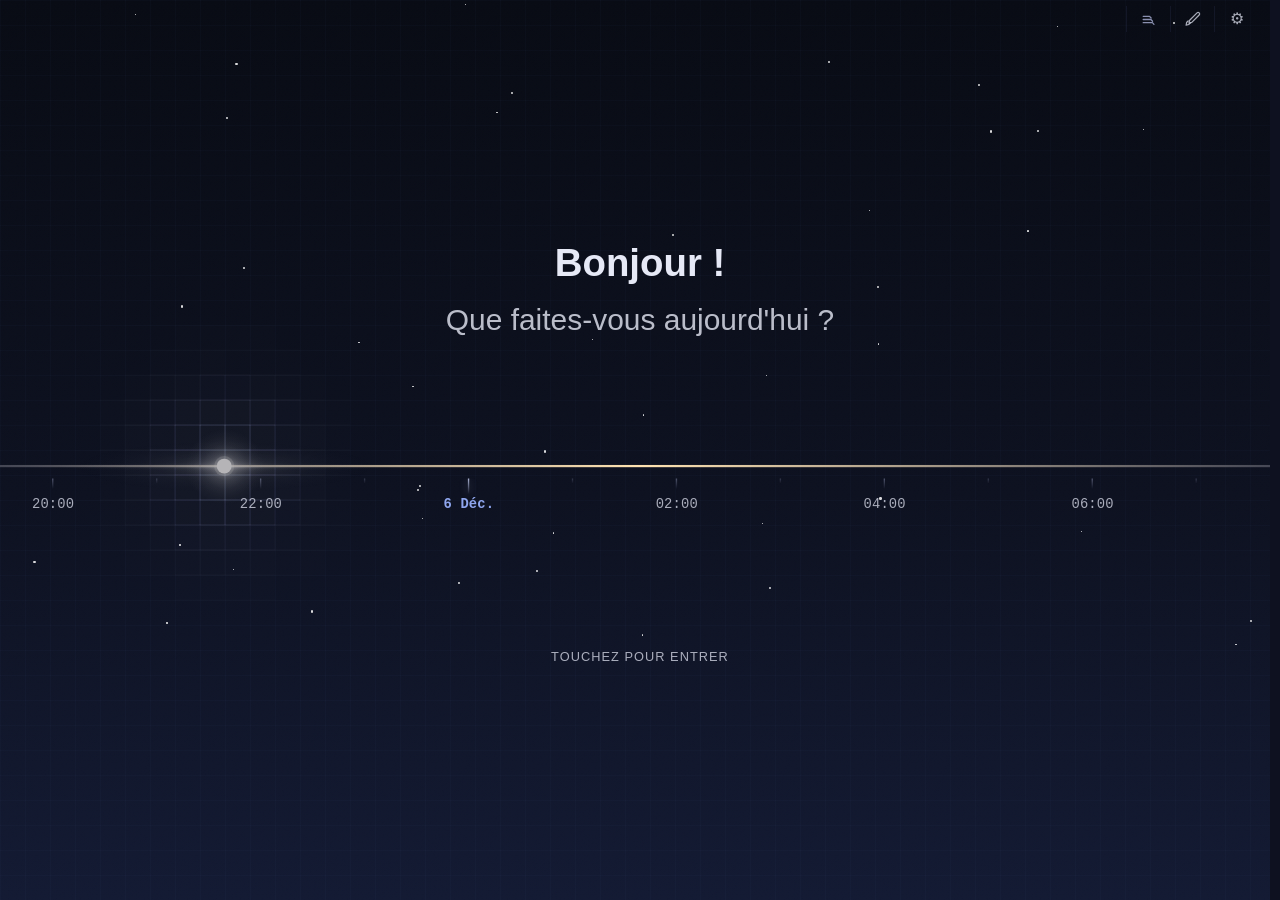
==== commit 36ccc4bf: "fix" ====
--- a/index.html
+++ b/index.html
@@ -12,7 +12,7 @@
   <title>Mes tâches</title>
   <!-- the version travels in the query: without it a browser may keep
        serving the stylesheet it already has, and the app looks unchanged -->
-  <link rel="stylesheet" href="./style.css?v=731">
+  <link rel="stylesheet" href="./style.css?v=733">
   <link rel="manifest" href="./manifest.webmanifest">
   <link rel="apple-touch-icon" href="./icons/icon-192.png">
   <!-- svg tab icon, png fallback for browsers that ignore it -->
@@ -1332,6 +1332,6 @@
     </span>
   </div>
 
-  <script src="./app.js?v=731"></script>
+  <script src="./app.js?v=733"></script>
 </body>
 </html>
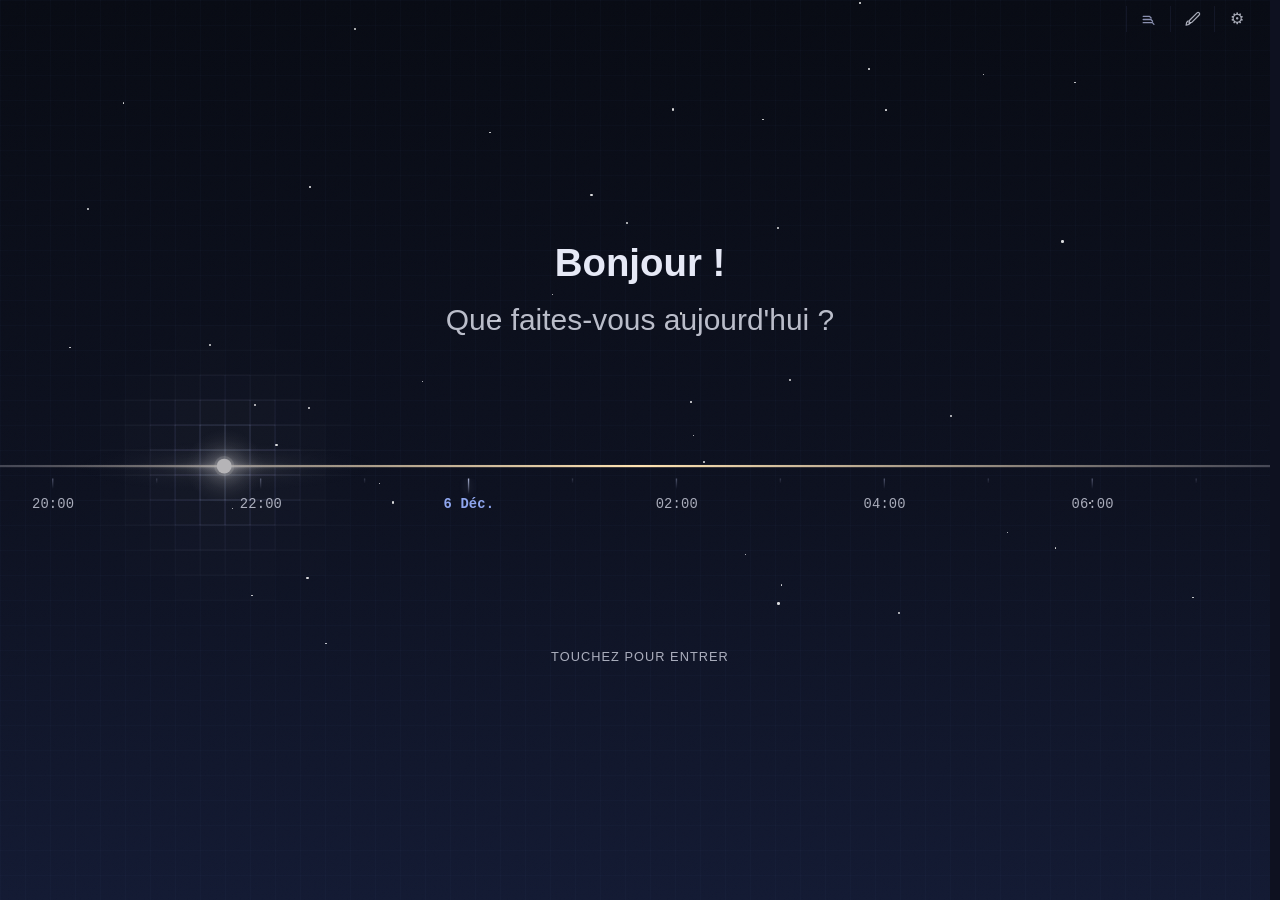
==== commit a9c8e3af: "fix" ====
--- a/index.html
+++ b/index.html
@@ -12,7 +12,7 @@
   <title>Mes tâches</title>
   <!-- the version travels in the query: without it a browser may keep
        serving the stylesheet it already has, and the app looks unchanged -->
-  <link rel="stylesheet" href="./style.css?v=733">
+  <link rel="stylesheet" href="./style.css?v=735">
   <link rel="manifest" href="./manifest.webmanifest">
   <link rel="apple-touch-icon" href="./icons/icon-192.png">
   <!-- svg tab icon, png fallback for browsers that ignore it -->
@@ -1332,6 +1332,6 @@
     </span>
   </div>
 
-  <script src="./app.js?v=733"></script>
+  <script src="./app.js?v=735"></script>
 </body>
 </html>
--- a/style.css
+++ b/style.css
@@ -9820,6 +9820,38 @@
   text-transform: none;
   white-space: nowrap;
 }
+.thinking-block__type--canvas-title.is-editable,
+.thinking-folder__crumb--here.is-editable {
+  cursor: text;
+  text-decoration: underline;
+  text-decoration-color: transparent;
+  text-decoration-thickness: 1px;
+  text-underline-offset: 3px;
+  transition: color .14s ease, text-decoration-color .14s ease;
+}
+.thinking-block__type--canvas-title.is-editable:hover,
+.thinking-block__type--canvas-title.is-editable:focus-visible,
+.thinking-folder__crumb--here.is-editable:hover,
+.thinking-folder__crumb--here.is-editable:focus-visible {
+  color: var(--block-color, var(--accent));
+  text-decoration-color: color-mix(in srgb, currentColor 58%, transparent);
+  outline: none;
+}
+.thinking-block__title-field {
+  min-width: 52px;
+  margin: 0;
+  color: var(--text);
+}
+.thinking-block--organization.is-collapsed > .thinking-block__head
+  > .thinking-block__title-field {
+  width: 100%;
+  flex: 0 0 auto;
+  padding: 1px 2px;
+  font-size: .7rem;
+  font-weight: 700;
+  line-height: 1.2;
+  text-align: center;
+}
 .thinking-block__delete {
   width: 19px; height: 20px;
   border-radius: 6px;
